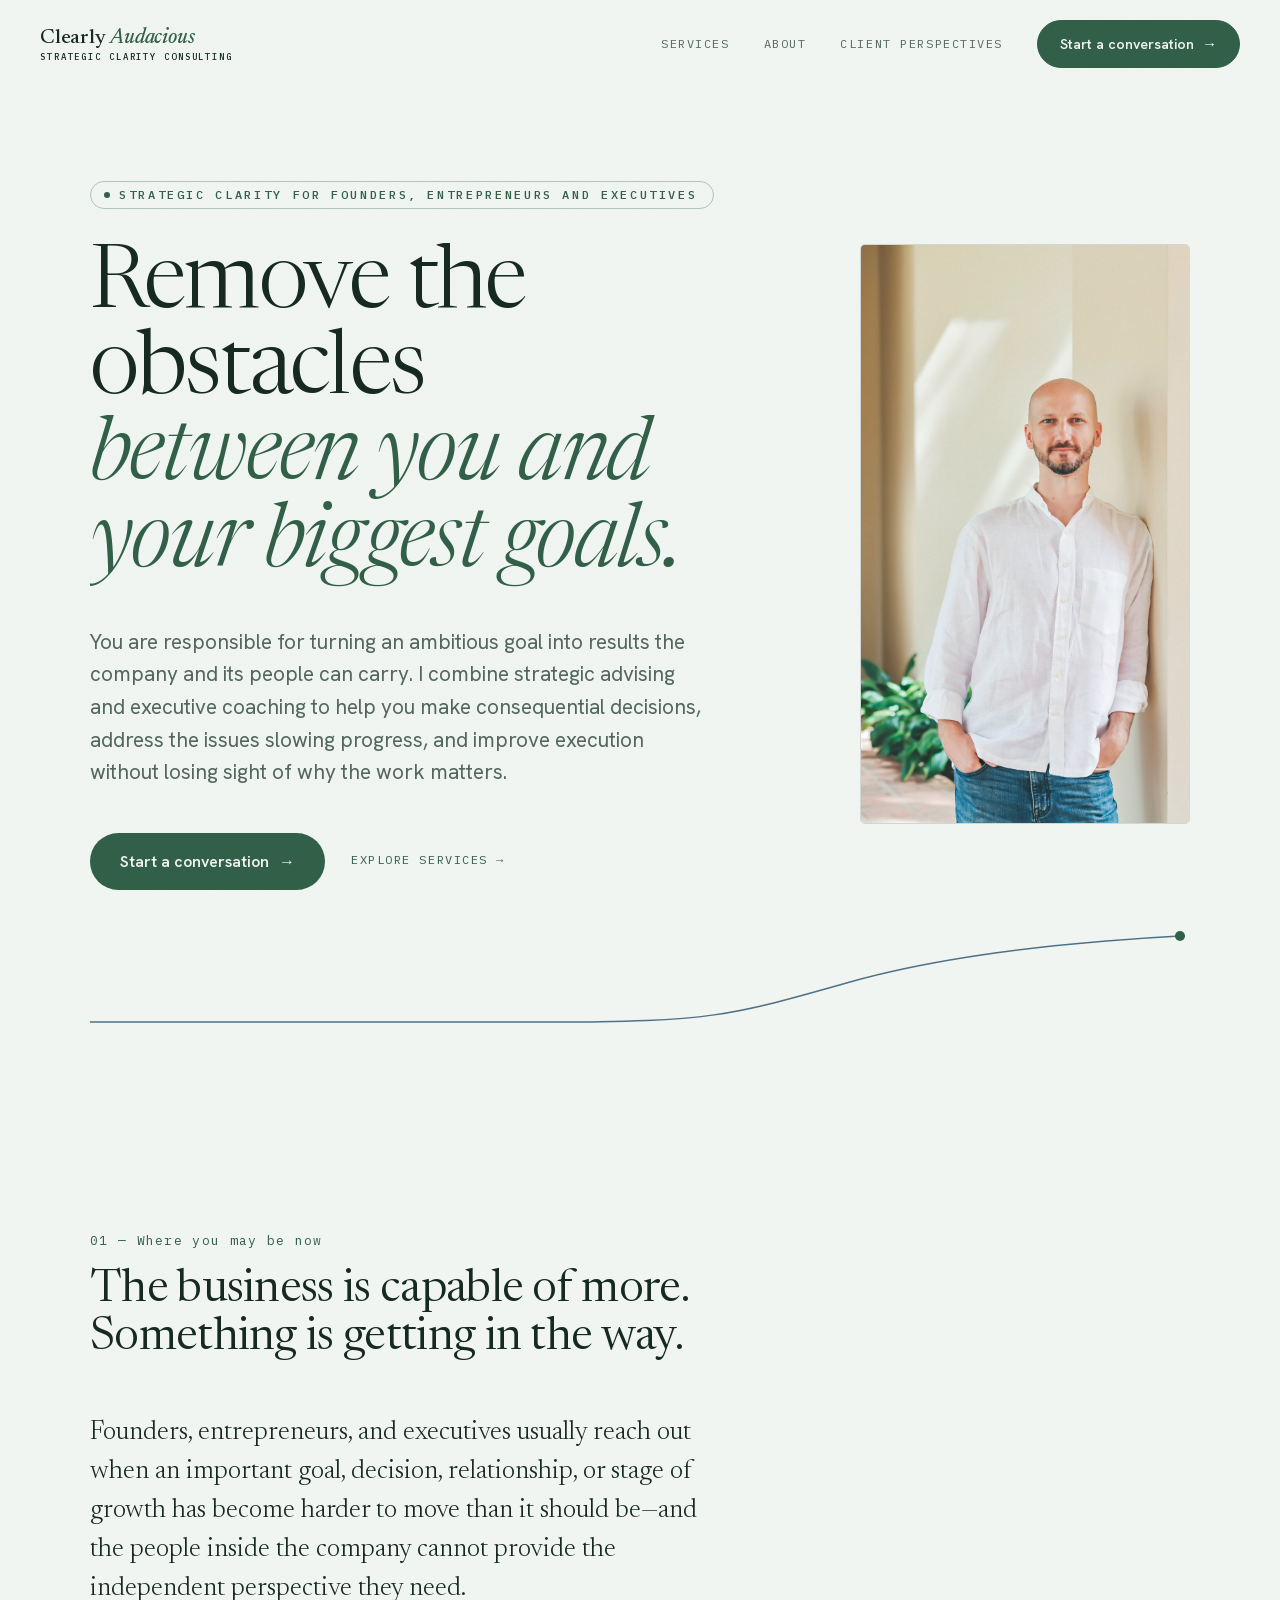
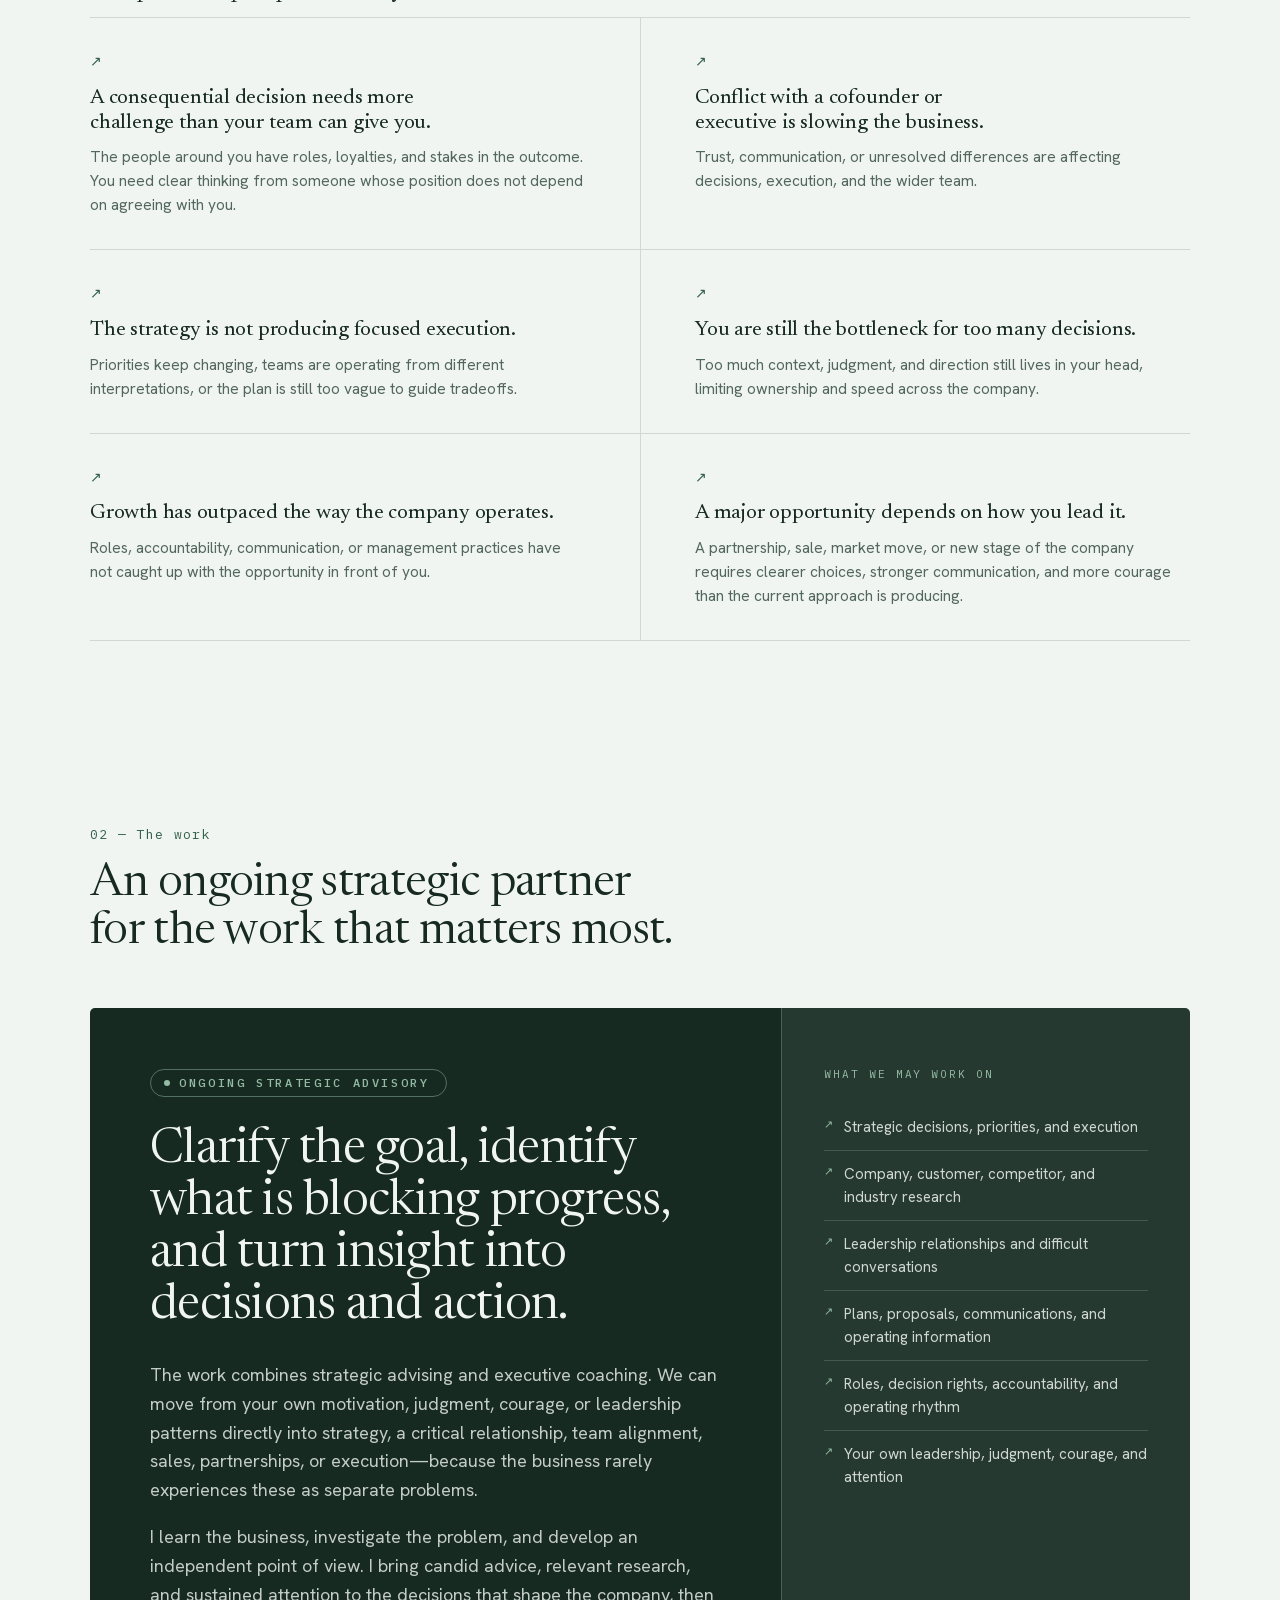
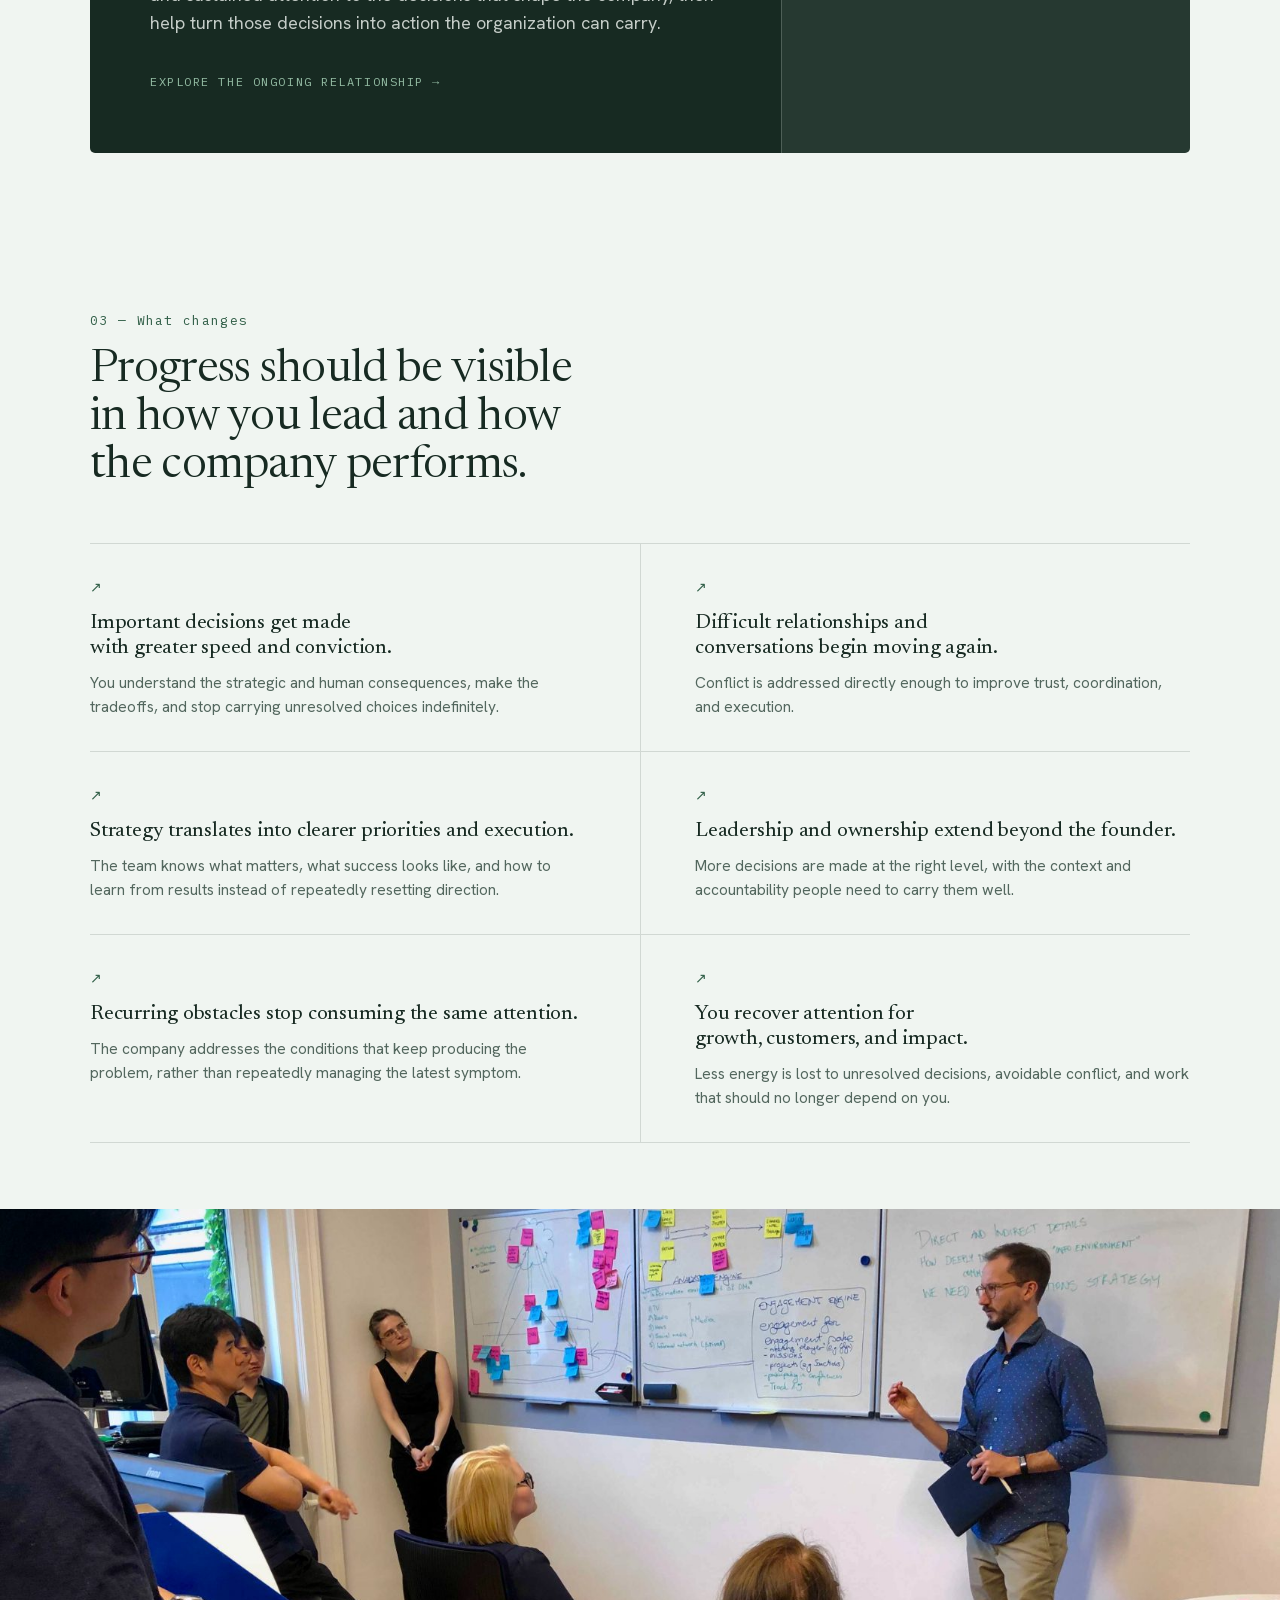
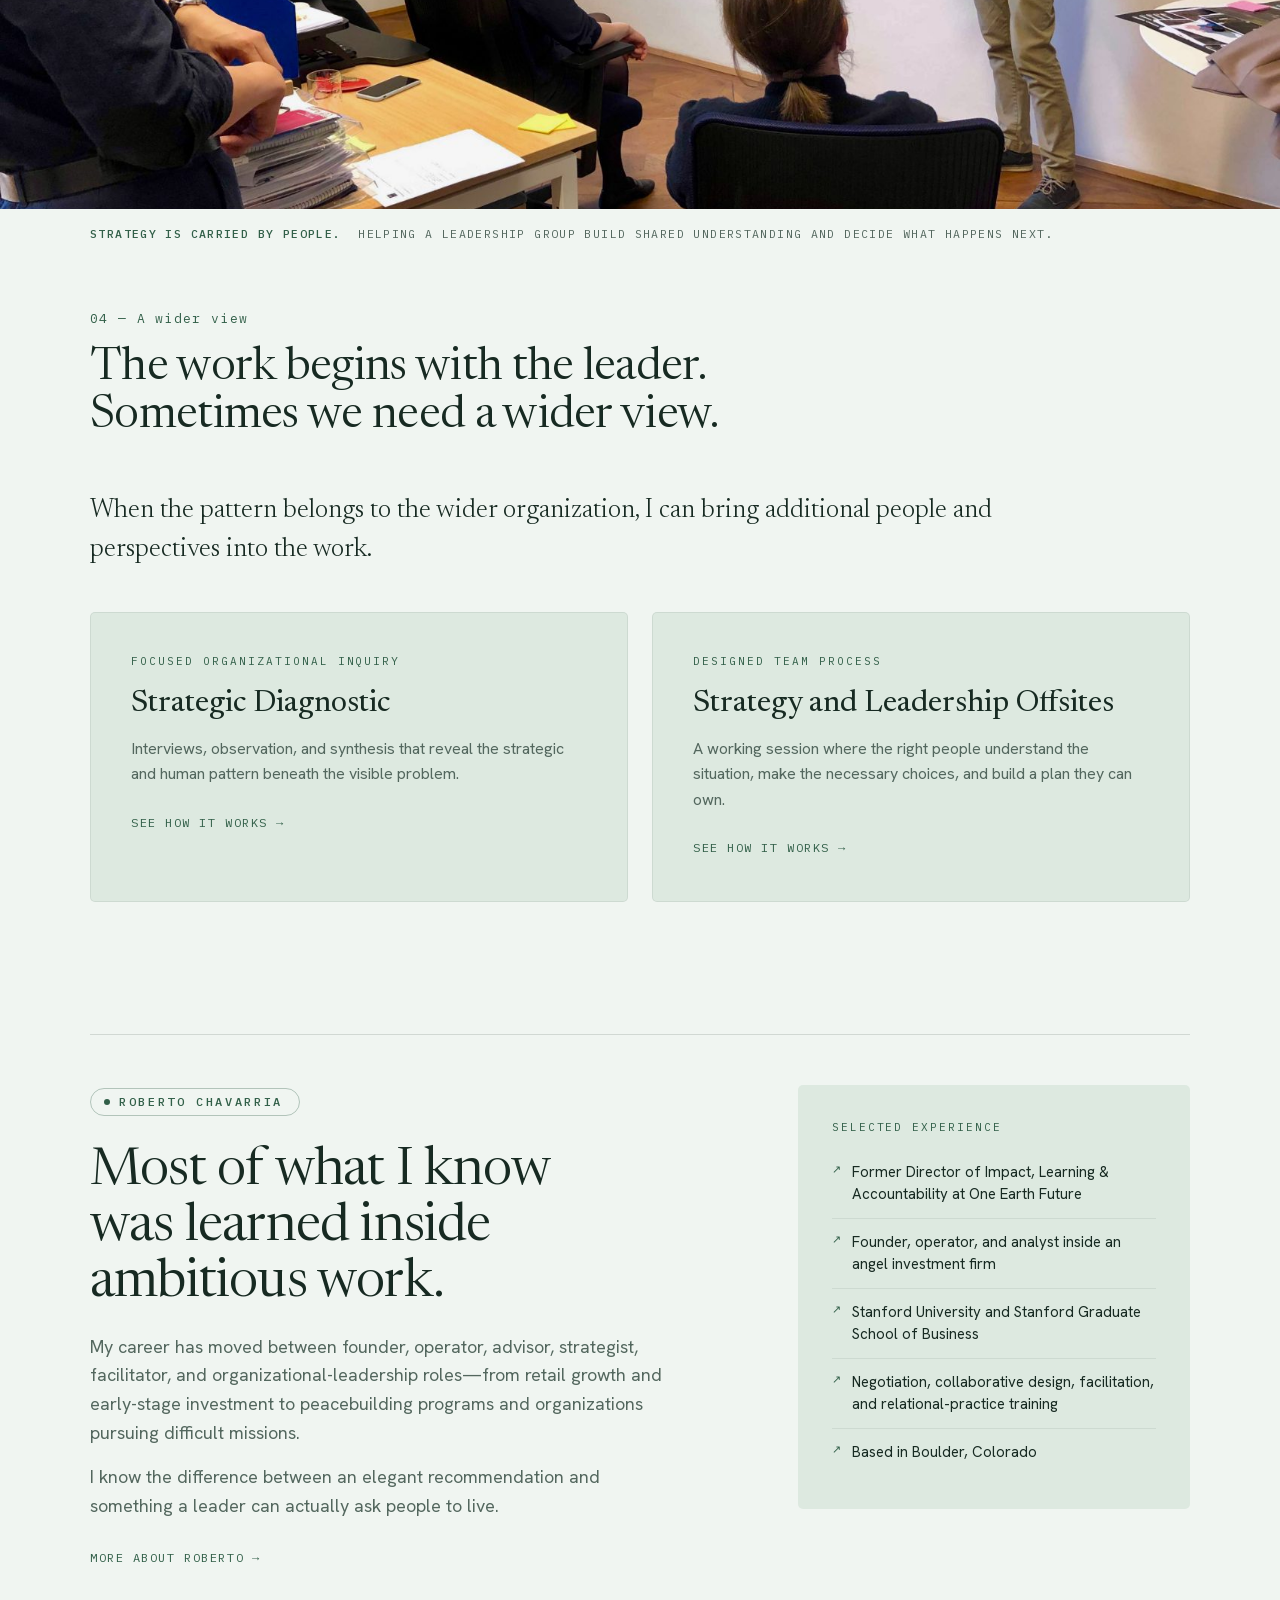
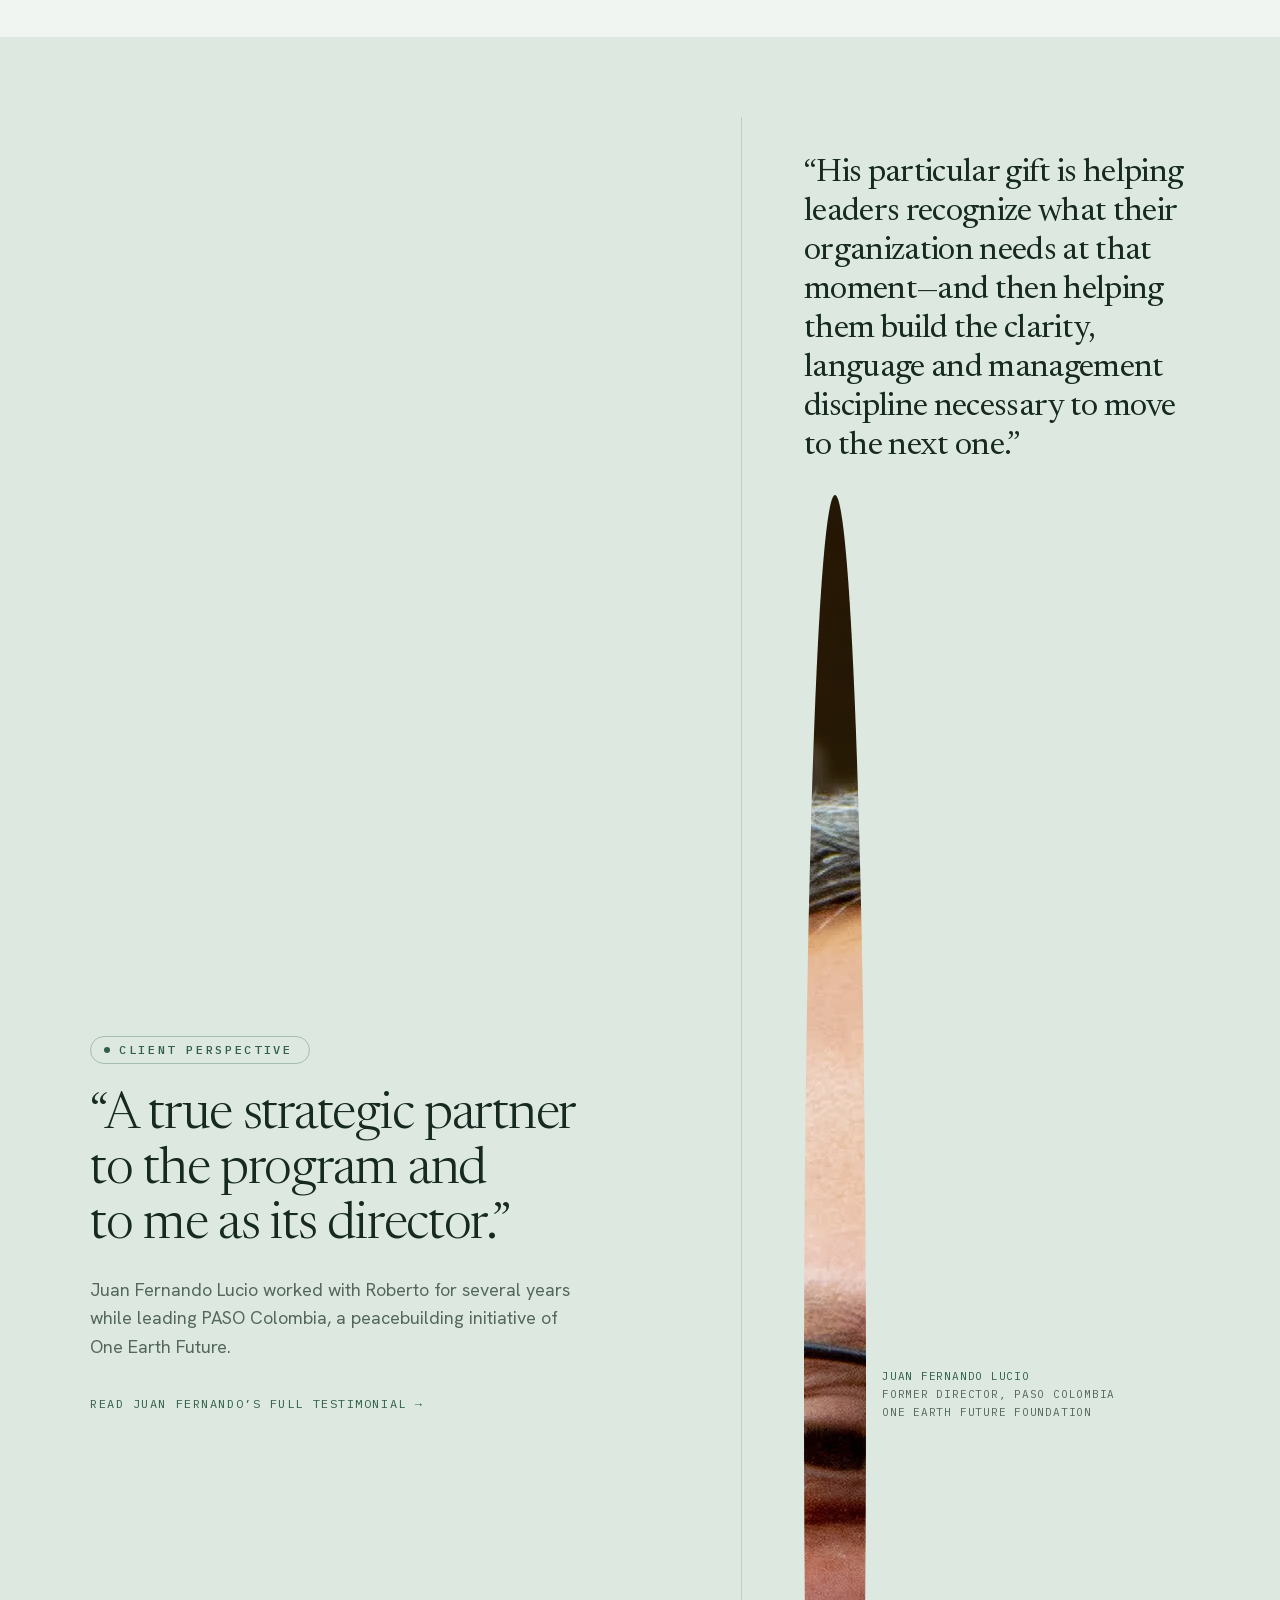
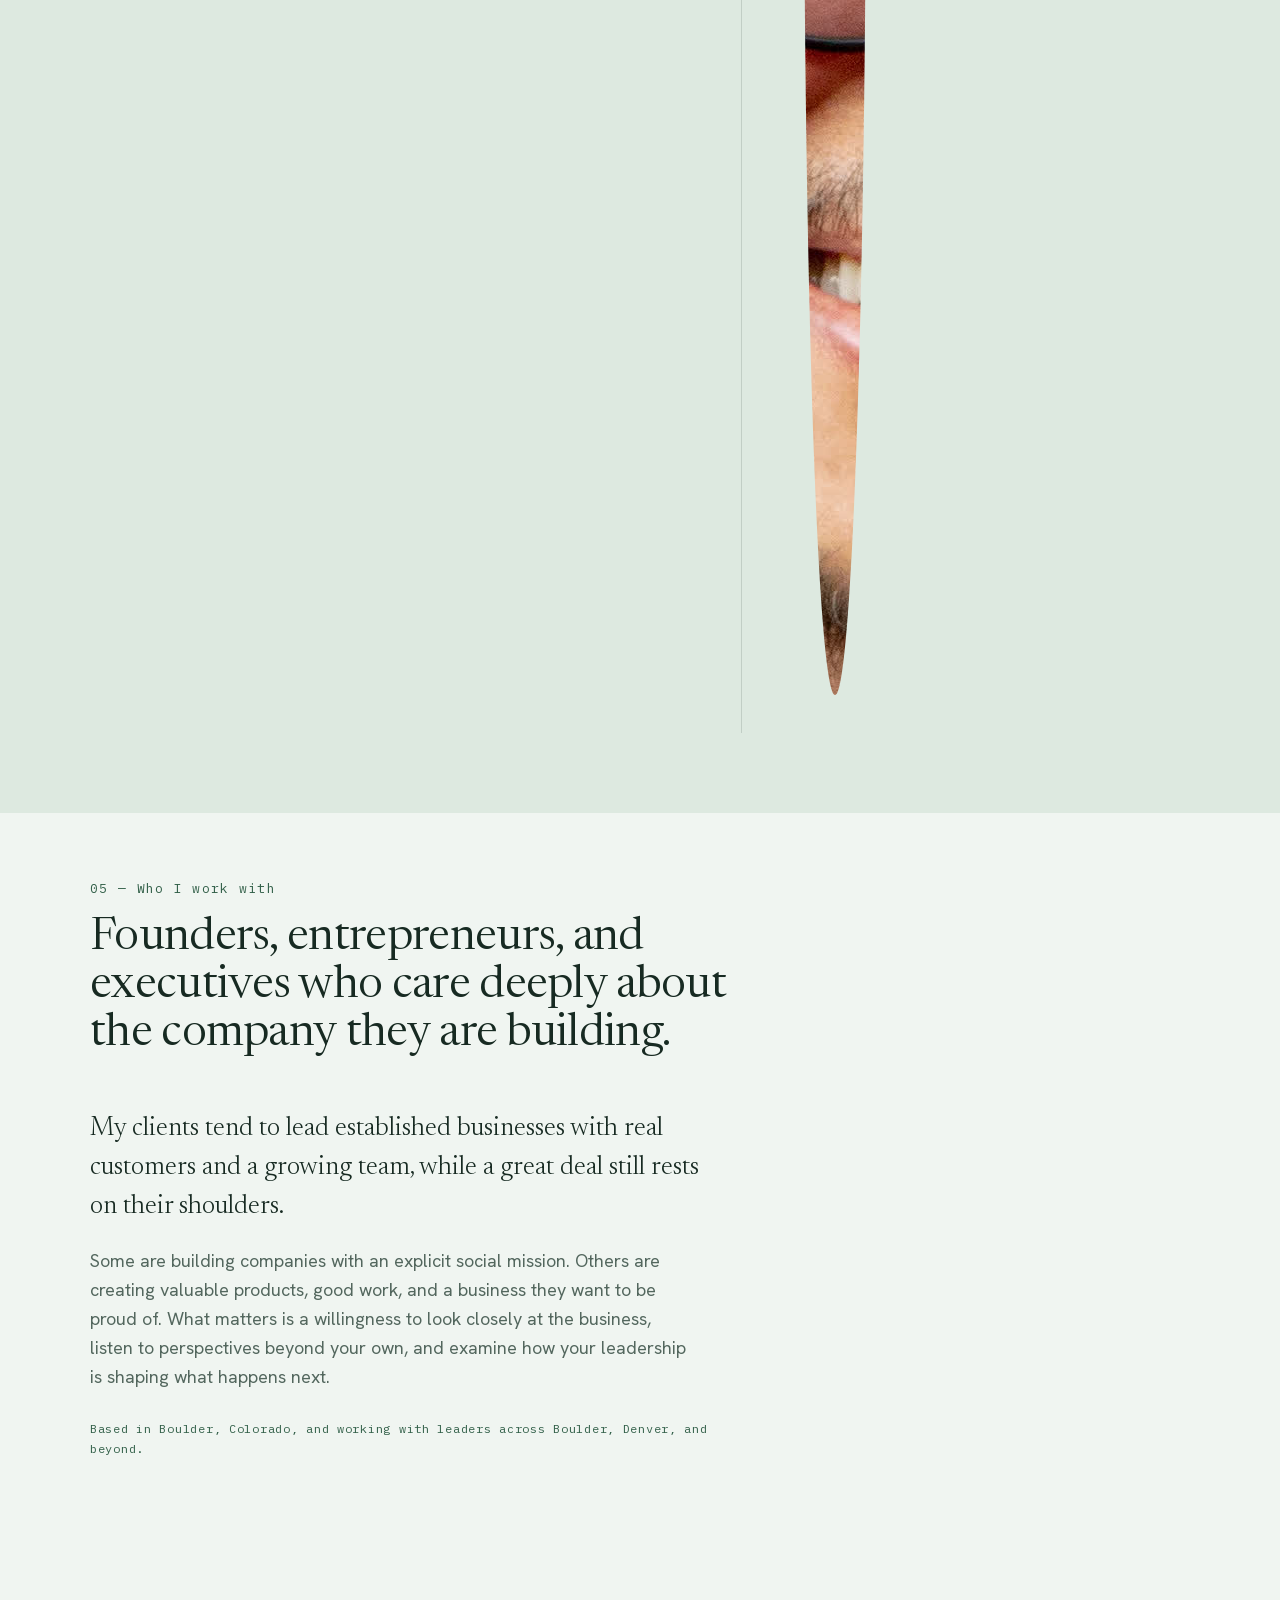
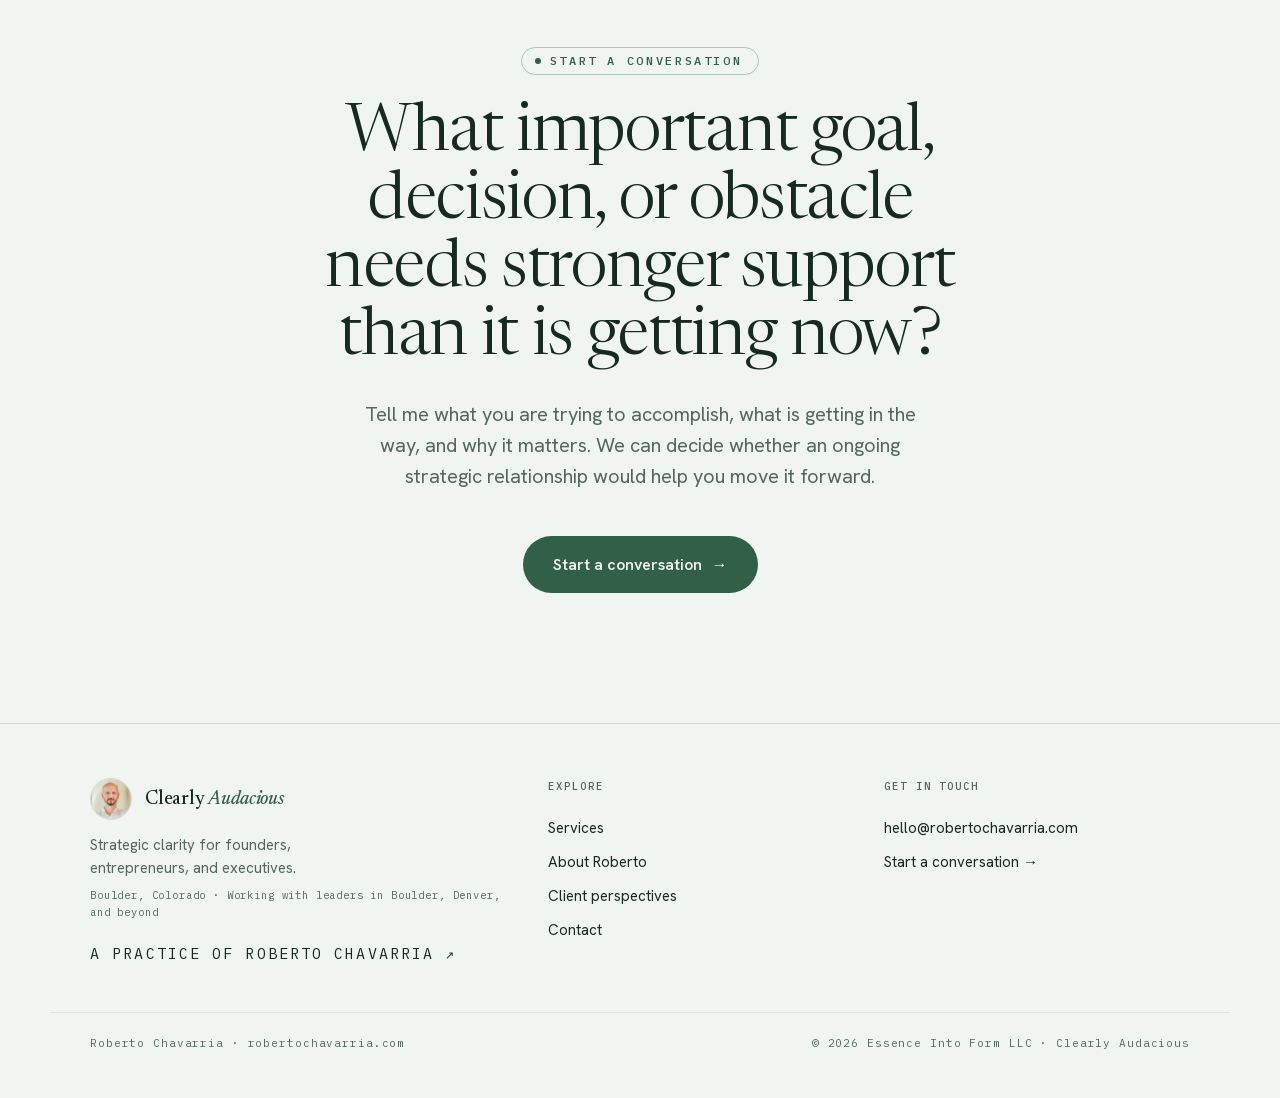
==== index.html @ 9890a153 "Add client perspective portraits" ====
<!DOCTYPE html>
<html lang="en">
  <head>
    <meta charset="UTF-8">
    <meta name="viewport" content="width=device-width, initial-scale=1.0">
    <meta name="theme-color" content="#f0f5f1">
    <title>Clearly Audacious — Strategic Clarity Consulting</title>
    <meta
      name="description"
      content="Strategic clarity consulting for ambitious founders, entrepreneurs, and executives ready to remove obstacles, strengthen their leadership, and move important goals forward."
   >
    <link
      rel="canonical"
      href="https://clearlyaudacious.com/"
   >
    <meta property="og:type" content="website">
    <meta
      property="og:title"
      content="Clearly Audacious — Strategic Clarity for Founders, Entrepreneurs, and Executives"
   >
    <meta
      property="og:description"
      content="Strategic advising and executive coaching for founders, entrepreneurs, and executives ready to remove obstacles, strengthen their leadership, and move ambitious work forward."
   >
    <meta
      property="og:url"
      content="https://clearlyaudacious.com/"
   >
    <meta
      property="og:image"
      content="https://clearlyaudacious.com/images/portrait-web.jpg"
   >
    <meta name="twitter:card" content="summary_large_image">
    <link rel="icon" href="/images/roberto-round.png" type="image/png">
    <link rel="preload" href="/fonts/newsreader-normal-latin.woff2" as="font" type="font/woff2" crossorigin>
    <link rel="preload" href="/fonts/newsreader-italic-latin.woff2" as="font" type="font/woff2" crossorigin>
    <link rel="preload" href="/fonts/hanken-grotesk-latin.woff2" as="font" type="font/woff2" crossorigin>
    <link rel="stylesheet" href="/styles.css?v=10">
    <noscript
      ><style>
        .reveal {
          opacity: 1 !important;
          transform: none !important;
        }
        h1 .ln i,
        .hero-kicker,
        .hero-sub,
        .hero-actions,
        .hero-portrait,
        .masthead .eyebrow,
        .masthead h1,
        .masthead .standfirst {
          opacity: 1 !important;
          transform: none !important;
        }
      </style></noscript
    >
  </head>
  <body data-screen-label="Home">
    <nav id="nav">
      <a class="brand" href="/"
        ><span class="brand-name">Clearly <em>Audacious</em></span
        ><span class="brand-sub">Strategic Clarity Consulting</span></a
      ><button
        type="button"
        class="nav-toggle"
        aria-label="Open menu"
        aria-expanded="false"
      >
        <span></span><span></span><span></span>
      </button>
      <div class="nav-links">
        <a href="/work/">Services</a>
        <a href="/about/">About</a>
        <a href="/testimonials/">Client perspectives</a>
        <a href="/contact/" class="nav-cta"
          >Start a conversation <span class="arr">→</span></a
        >
      </div>
    </nav>

    <main>
    <header class="hero" data-screen-label="Hero">
      <div class="wrap">
        <div class="hero-grid">
          <div class="hero-text">
            <div class="hero-kicker eyebrow">
              Strategic clarity for founders, entrepreneurs and executives
            </div>
            <h1>
              <span class="ln"><i>Remove the obstacles</i></span
              ><span class="ln"
                ><i><em>between you and your biggest goals.</em></i></span
              >
            </h1>
            <p class="hero-sub">
              You are responsible for turning an ambitious goal into results the
              company and its people can carry. I combine strategic advising and
              executive coaching to help you make consequential decisions,
              address the issues slowing progress, and improve execution without
              losing sight of why the work matters.
            </p>
            <div class="hero-actions">
              <a href="/contact/" class="btn"
                >Start a conversation <span class="arr">→</span></a
              >
              <a href="/work/" class="textlink"
                >Explore services <span class="arr">→</span></a
              >
            </div>
          </div>
          <figure class="hero-portrait">
            <img src="/images/portrait-web.jpg" alt="Roberto Chavarria">
          </figure>
        </div>
        <svg
          class="risingline"
          viewBox="0 0 1100 120"
          preserveAspectRatio="none"
          aria-hidden="true"
        >
          <path
            d="M0,98 L460,98 C620,98 640,92 760,58 C860,30 980,18 1090,12"
          />
          <circle cx="1090" cy="12" r="5" />
        </svg>
      </div>
    </header>

    <section id="signs" data-screen-label="Where you may be now">
      <div class="wrap">
        <div class="sec-head reveal">
          <span class="num">01 — Where you may be now</span>
          <h2>
            The business is capable of more. Something is getting in the way.
          </h2>
        </div>
        <div class="reveal section-intro">
          <p class="lead">
            Founders, entrepreneurs, and executives usually reach out when an important goal,
            decision, relationship, or stage of growth has become harder to move
            than it should be—and the people inside the company cannot provide
            the independent perspective they need.
          </p>
        </div>
        <div class="problems">
          <div class="problem reveal" data-stagger>
            <span class="mk">↗</span>
            <h3>
              A consequential decision needs more challenge than your team can
              give you.
            </h3>
            <p>
              The people around you have roles, loyalties, and stakes in the
              outcome. You need clear thinking from someone whose position does
              not depend on agreeing with you.
            </p>
          </div>
          <div class="problem reveal" data-stagger>
            <span class="mk">↗</span>
            <h3>
              Conflict with a cofounder or executive is slowing the business.
            </h3>
            <p>
              Trust, communication, or unresolved differences are affecting
              decisions, execution, and the wider team.
            </p>
          </div>
          <div class="problem reveal" data-stagger>
            <span class="mk">↗</span>
            <h3>The strategy is not producing focused execution.</h3>
            <p>
              Priorities keep changing, teams are operating from different
              interpretations, or the plan is still too vague to guide
              tradeoffs.
            </p>
          </div>
          <div class="problem reveal" data-stagger>
            <span class="mk">↗</span>
            <h3>You are still the bottleneck for too many decisions.</h3>
            <p>
              Too much context, judgment, and direction still lives in your
              head, limiting ownership and speed across the company.
            </p>
          </div>
          <div class="problem reveal" data-stagger>
            <span class="mk">↗</span>
            <h3>Growth has outpaced the way the company operates.</h3>
            <p>
              Roles, accountability, communication, or management practices have
              not caught up with the opportunity in front of you.
            </p>
          </div>
          <div class="problem reveal" data-stagger>
            <span class="mk">↗</span>
            <h3>A major opportunity depends on how you lead it.</h3>
            <p>
              A partnership, sale, market move, or new stage of the company
              requires clearer choices, stronger communication, and more courage
              than the current approach is producing.
            </p>
          </div>
        </div>
      </div>
    </section>

    <section id="work" data-screen-label="The work">
      <div class="wrap">
        <div class="sec-head reveal">
          <span class="num">02 — The work</span>
          <h2>An ongoing strategic partner for the work that matters most.</h2>
        </div>
        <div class="feature-panel reveal">
          <div class="feature-copy">
            <span class="eyebrow eyebrow--light"
              >Ongoing strategic advisory</span
            >
            <h3>
              Clarify the goal, identify what is blocking progress, and turn
              insight into decisions and action.
            </h3>
            <p>
              The work combines strategic advising and executive coaching. We
              can move from your own motivation, judgment, courage, or
              leadership patterns directly into strategy, a critical
              relationship, team alignment, sales, partnerships, or
              execution—because the business rarely experiences these as
              separate problems.
            </p>
            <p>
              I learn the business, investigate the problem, and develop an
              independent point of view. I bring candid advice, relevant research,
              and sustained attention to the decisions that shape the company,
              then help turn those decisions into action the organization can
              carry.
            </p>
            <a href="/work/" class="textlink textlink--light"
              >Explore the ongoing relationship <span class="arr">→</span></a
            >
          </div>
          <div class="feature-aside">
            <span class="lab">What we may work on</span>
            <ul class="plain-list">
              <li>Strategic decisions, priorities, and execution</li>
              <li>Company, customer, competitor, and industry research</li>
              <li>Leadership relationships and difficult conversations</li>
              <li>Plans, proposals, communications, and operating information</li>
              <li>Roles, decision rights, accountability, and operating rhythm</li>
              <li>Your own leadership, judgment, courage, and attention</li>
            </ul>
          </div>
        </div>
      </div>
    </section>

    <section id="outcomes" class="tight" data-screen-label="What changes">
      <div class="wrap">
        <div class="sec-head reveal">
          <span class="num">03 — What changes</span>
          <h2>
            Progress should be visible in how you lead and how the company
            performs.
          </h2>
        </div>
        <div class="outcomes">
          <div class="outcome reveal" data-stagger>
            <span class="mk">↗</span>
            <h3>
              Important decisions get made with greater speed and conviction.
            </h3>
            <p>
              You understand the strategic and human consequences, make the
              tradeoffs, and stop carrying unresolved choices indefinitely.
            </p>
          </div>
          <div class="outcome reveal" data-stagger>
            <span class="mk">↗</span>
            <h3>
              Difficult relationships and conversations begin moving again.
            </h3>
            <p>
              Conflict is addressed directly enough to improve trust,
              coordination, and execution.
            </p>
          </div>
          <div class="outcome reveal" data-stagger>
            <span class="mk">↗</span>
            <h3>Strategy translates into clearer priorities and execution.</h3>
            <p>
              The team knows what matters, what success looks like, and how to
              learn from results instead of repeatedly resetting direction.
            </p>
          </div>
          <div class="outcome reveal" data-stagger>
            <span class="mk">↗</span>
            <h3>Leadership and ownership extend beyond the founder.</h3>
            <p>
              More decisions are made at the right level, with the context and
              accountability people need to carry them well.
            </p>
          </div>
          <div class="outcome reveal" data-stagger>
            <span class="mk">↗</span>
            <h3>Recurring obstacles stop consuming the same attention.</h3>
            <p>
              The company addresses the conditions that keep producing the
              problem, rather than repeatedly managing the latest symptom.
            </p>
          </div>
          <div class="outcome reveal" data-stagger>
            <span class="mk">↗</span>
            <h3>You recover attention for growth, customers, and impact.</h3>
            <p>
              Less energy is lost to unresolved decisions, avoidable conflict,
              and work that should no longer depend on you.
            </p>
          </div>
        </div>
      </div>
    </section>

    <figure class="photoband reveal">
      <img
        src="/images/facilitating-1-web.jpg"
        alt="Roberto Chavarria facilitating a strategy session with a leadership team"
        class="photo-focus-facilitating"
     >
      <figcaption class="cap">
        <b>Strategy is carried by people.</b> &nbsp;Helping a leadership group
        build shared understanding and decide what happens next.
      </figcaption>
    </figure>

    <section
      id="wider-work"
      class="tight"
      data-screen-label="Bringing the company into the work"
    >
      <div class="wrap">
        <div class="sec-head reveal">
          <span class="num">04 — A wider view</span>
          <h2>
            The work begins with the leader. Sometimes we need a wider view.
          </h2>
        </div>
        <p class="lead reveal section-intro">
          When the pattern belongs to the wider organization, I can bring
          additional people and perspectives into the work.
        </p>
        <div class="capabilities">
          <a class="capability reveal" data-stagger href="/work/#diagnostic"
            ><span class="lab">Focused organizational inquiry</span>
            <h3>Strategic Diagnostic</h3>
            <p>
              Interviews, observation, and synthesis that reveal the strategic
              and human pattern beneath the visible problem.
            </p>
            <span class="textlink"
              >See how it works <span class="arr">→</span></span
            ></a
          >
          <a class="capability reveal" data-stagger href="/work/#offsites"
            ><span class="lab">Designed team process</span>
            <h3>Strategy and Leadership Offsites</h3>
            <p>
              A working session where the right people understand the situation,
              make the necessary choices, and build a plan they can own.
            </p>
            <span class="textlink"
              >See how it works <span class="arr">→</span></span
            ></a
          >
        </div>
      </div>
    </section>

    <section id="roberto" class="tight" data-screen-label="About Roberto">
      <div class="wrap">
        <div class="roberto-teaser reveal">
          <div>
            <span class="eyebrow">Roberto Chavarria</span>
            <h2>Most of what I know was learned inside ambitious work.</h2>
            <p>
              My career has moved between founder, operator, advisor,
              strategist, facilitator, and organizational-leadership roles—from
              retail growth and early-stage investment to peacebuilding programs
              and organizations pursuing difficult missions.
            </p>
            <p>
              I know the difference between an elegant recommendation and
              something a leader can actually ask people to live.
            </p>
            <a href="/about/" class="textlink"
              >More about Roberto <span class="arr">→</span></a
            >
          </div>
          <aside class="proof-list">
            <span class="lab">Selected experience</span>
            <ul class="plain-list">
              <li>
                Former Director of Impact, Learning &amp; Accountability at One
                Earth Future
              </li>
              <li>
                Founder, operator, and analyst inside an angel investment firm
              </li>
              <li>Stanford University and Stanford Graduate School of Business</li>
              <li>
                Negotiation, collaborative design, facilitation, and
                relational-practice training
              </li>
              <li>Based in Boulder, Colorado</li>
            </ul>
          </aside>
        </div>
      </div>
    </section>

    <section id="client-perspective" class="client-perspective" data-screen-label="Client perspective">
      <div class="wrap">
        <div class="client-perspective__grid reveal">
          <div>
            <span class="eyebrow">Client perspective</span>
            <h2>“A true strategic partner to the program and to me as its director.”</h2>
            <p>
              Juan Fernando Lucio worked with Roberto for several years while
              leading PASO Colombia, a peacebuilding initiative of One Earth Future.
            </p>
            <a href="/testimonials/" class="textlink">Read Juan Fernando’s full testimonial <span class="arr">→</span></a>
          </div>
          <aside>
            <p class="client-perspective__quote">“His particular gift is helping leaders recognize what their organization needs at that moment—and then helping them build the clarity, language and management discipline necessary to move to the next one.”</p>
            <div class="client-perspective__person">
              <img src="/images/juan-fernando-lucio-headshot.jpg" alt="Juan Fernando Lucio" width="1800" height="1800">
              <p class="client-perspective__cite">Juan Fernando Lucio<br><span>Former Director, PASO Colombia<br>One Earth Future Foundation</span></p>
            </div>
          </aside>
        </div>
      </div>
    </section>

    <section id="fit" class="tight" data-screen-label="Who I work with">
      <div class="wrap">
        <div class="sec-head reveal">
          <span class="num">05 — Who I work with</span>
          <h2>
            Founders, entrepreneurs, and executives who care deeply about the company they are
            building.
          </h2>
        </div>
        <div class="reveal section-intro">
          <p class="lead">
            My clients tend to lead established businesses with real customers
            and a growing team, while a great deal still rests on their
            shoulders.
          </p>
          <p class="body">
            Some are building companies with an explicit social mission. Others
            are creating valuable products, good work, and a business they want
            to be proud of. What matters is a willingness to look closely at the
            business, listen to perspectives beyond your own, and examine how
            your leadership is shaping what happens next.
          </p>
          <p class="local-note">
            Based in Boulder, Colorado, and working with leaders across Boulder,
            Denver, and beyond.
          </p>
        </div>
      </div>
    </section>

    <section class="page-cta" data-screen-label="Start a conversation">
      <div class="wrap reveal">
        <span class="eyebrow">Start a conversation</span>
        <h2>
          What important goal, decision, or obstacle needs stronger support than
          it is getting now?
        </h2>
        <p>
          Tell me what you are trying to accomplish, what is getting in the way,
          and why it matters. We can decide whether an ongoing strategic
          relationship would help you move it forward.
        </p>
        <div class="hero-actions">
          <a href="/contact/" class="btn"
            >Start a conversation <span class="arr">→</span></a
          >
        </div>
      </div>
    </section>

    </main>
    <footer>
      <div class="wrap">
        <div class="foot">
          <div class="foot-col foot-brandcol">
            <div class="foot-id">
              <img src="/images/roberto-round.png" alt="Roberto Chavarria">
              <div class="brand">
                <span class="brand-name">Clearly <em>Audacious</em></span>
              </div>
            </div>
            <p class="foot-tagline">
              Strategic clarity for founders, entrepreneurs, and executives.
            </p>
            <p class="foot-location">
              Boulder, Colorado · Working with leaders in Boulder, Denver, and
              beyond
            </p>
            <a
              class="foot-practice"
              href="https://robertochavarria.com"
              target="_blank"
              rel="noopener"
              >A practice of Roberto Chavarria <span class="arr">↗</span></a
            >
          </div>
          <div class="foot-col">
            <h2>Explore</h2>
            <a href="/work/">Services</a><a href="/about/">About Roberto</a><a href="/testimonials/">Client perspectives</a
            ><a href="/contact/">Contact</a>
          </div>
          <div class="foot-col">
            <h2>Get in touch</h2>
            <a href="mailto:hello@robertochavarria.com"
              >hello@robertochavarria.com</a
            ><a href="/contact/">Start a conversation →</a>
          </div>
        </div>
      </div>
      <div class="foot-base">
        <div>Roberto Chavarria · robertochavarria.com</div>
        <div>© 2026 Essence Into Form LLC · Clearly Audacious</div>
      </div>
    </footer>
    <script src="/site.js?v=2"></script>
  </body>
</html>
---- styles.css ----
/* ============================================================
   Clearly Audacious — shared styles
   Warm-editorial, restraint punctuated by nerve.
   Accent: deep blue (the audacity). Paper: warm sand.
   ============================================================ */

@font-face {
  font-family: "Hanken Grotesk";
  font-style: normal;
  font-weight: 400 700;
  font-display: swap;
  src: url("/fonts/hanken-grotesk-latin.woff2") format("woff2");
}

@font-face {
  font-family: "Newsreader";
  font-style: normal;
  font-weight: 300 600;
  font-display: swap;
  src: url("/fonts/newsreader-normal-latin.woff2") format("woff2");
}

@font-face {
  font-family: "Newsreader";
  font-style: italic;
  font-weight: 300 500;
  font-display: swap;
  src: url("/fonts/newsreader-italic-latin.woff2") format("woff2");
}

@font-face {
  font-family: "IBM Plex Mono";
  font-style: normal;
  font-weight: 400;
  font-display: swap;
  src: url("/fonts/ibm-plex-mono-400-latin.woff2") format("woff2");
}

@font-face {
  font-family: "IBM Plex Mono";
  font-style: normal;
  font-weight: 500;
  font-display: swap;
  src: url("/fonts/ibm-plex-mono-500-latin.woff2") format("woff2");
}

:root {
  --bg: #f0f5f1;
  --bg-2: #dde9e0;
  --ink: #172a22;
  --ink-soft: #53675e;
  --accent: #315f48;
  --accent-deep: #234a38;
  --accent-mid: #56816a;
  --accent-light: #94bca4;
  --signal: #4e7185;
  --on-dark: #f0f5f1;
  --line: rgba(23, 42, 34, 0.14);
  --line-soft: rgba(23, 42, 34, 0.08);
  --serif: "Newsreader", Georgia, serif;
  --sans: "Hanken Grotesk", -apple-system, sans-serif;
  --mono: "IBM Plex Mono", monospace;
}
* {
  margin: 0;
  padding: 0;
  box-sizing: border-box;
}
html {
  scroll-behavior: smooth;
}
body {
  background: var(--bg);
  color: var(--ink);
  font-family: var(--sans);
  font-size: 18px;
  line-height: 1.6;
  -webkit-font-smoothing: antialiased;
  overflow-x: hidden;
}
body::after {
  content: "";
  position: fixed;
  inset: 0;
  z-index: 9999;
  pointer-events: none;
  opacity: 0.018;
  mix-blend-mode: multiply;
  background-image: url("data:image/svg+xml,%3Csvg xmlns='http://www.w3.org/2000/svg' width='200' height='200'%3E%3Cfilter id='n'%3E%3CfeTurbulence type='fractalNoise' baseFrequency='0.8' numOctaves='3'/%3E%3C/filter%3E%3Crect width='100%25' height='100%25' filter='url(%23n)'/%3E%3C/svg%3E");
}
.wrap {
  max-width: 1180px;
  margin: 0 auto;
  padding: 0 40px;
}
/* Family standard: eyebrow/kicker labels are pill chips with a leading navy dot */
.eyebrow {
  display: inline-flex;
  align-items: center;
  gap: 9px;
  font-family: var(--mono);
  font-size: 12px;
  letter-spacing: 0.22em;
  text-transform: uppercase;
  color: var(--accent);
  font-weight: 500;
  line-height: 1;
  padding: 7px 16px 7px 13px;
  border-radius: 999px;
  border: 1px solid color-mix(in srgb, var(--accent) 32%, transparent);
  white-space: nowrap;
}
.eyebrow::before {
  content: "";
  flex: 0 0 auto;
  width: 6px;
  height: 6px;
  border-radius: 50%;
  background: var(--accent);
}
.num {
  font-family: var(--mono);
  font-size: 13px;
  color: var(--accent);
  letter-spacing: 0.1em;
}
a {
  color: inherit;
}

/* ---------------- NAV ---------------- */
nav {
  position: fixed;
  top: 0;
  left: 0;
  right: 0;
  z-index: 100;
  display: flex;
  align-items: center;
  justify-content: space-between;
  padding: 20px 40px;
  background: rgba(240, 245, 241, 0.84);
  backdrop-filter: blur(10px);
  border-bottom: 1px solid transparent;
  transition:
    border-color 0.4s ease,
    background 0.4s ease;
}
nav.scrolled {
  border-bottom: 1px solid var(--line-soft);
}
.brand {
  display: inline-flex;
  flex-direction: column;
  justify-content: center;
  gap: 3px;
  text-decoration: none;
  white-space: nowrap;
  line-height: 1;
}
.brand-name {
  font-family: var(--serif);
  font-weight: 500;
  font-size: 21px;
  letter-spacing: -0.01em;
  line-height: 1;
}
.brand-name em {
  font-style: italic;
  color: var(--accent);
}
.brand-sub {
  font-family: var(--mono);
  font-size: 9px;
  letter-spacing: 0.21em;
  text-transform: uppercase;
  color: var(--ink);
  font-weight: 500;
}
.nav-links {
  display: flex;
  align-items: center;
  gap: 34px;
}
.nav-links a {
  font-family: var(--mono);
  font-size: 12px;
  letter-spacing: 0.13em;
  text-transform: uppercase;
  text-decoration: none;
  color: var(--ink-soft);
  transition: color 0.2s ease;
  position: relative;
  padding: 4px 0;
  white-space: nowrap;
}
.nav-links a:hover {
  color: var(--ink);
}
.nav-links a.active {
  color: var(--ink);
}
.nav-links a.active::after {
  content: "";
  position: absolute;
  left: 0;
  right: 0;
  bottom: -3px;
  height: 1.5px;
  background: var(--accent);
}
.nav-links a.nav-cta {
  font-family: var(--sans);
  font-weight: 600;
  font-size: 14px;
  letter-spacing: 0;
  text-transform: none;
  text-decoration: none;
  color: var(--bg) !important;
  background: var(--accent);
  border: 1px solid var(--accent);
  padding: 11px 22px;
  border-radius: 999px;
  transition: all 0.25s ease;
  white-space: nowrap;
  display: inline-flex;
  align-items: center;
  gap: 8px;
}
.nav-links a.nav-cta::after {
  display: none !important;
}
.nav-links a.nav-cta .arr {
  transition: transform 0.25s ease;
  font-size: 15px;
}
.nav-links a.nav-cta:hover {
  background: var(--accent-deep);
  border-color: var(--accent-deep);
  color: var(--bg) !important;
}
.nav-links a.nav-cta:hover .arr {
  transform: translateX(4px);
}
.nav-toggle {
  display: none;
  background: none;
  border: none;
  cursor: pointer;
  width: 30px;
  height: 24px;
  position: relative;
}
.nav-toggle span {
  position: absolute;
  left: 0;
  right: 0;
  height: 1.5px;
  background: var(--ink);
  transition:
    transform 0.3s ease,
    opacity 0.2s ease;
}
.nav-toggle span:nth-child(1) {
  top: 3px;
}
.nav-toggle span:nth-child(2) {
  top: 11px;
}
.nav-toggle span:nth-child(3) {
  top: 19px;
}
body.menu-open .nav-toggle span:nth-child(1) {
  transform: translateY(8px) rotate(45deg);
}
body.menu-open .nav-toggle span:nth-child(2) {
  opacity: 0;
}
body.menu-open .nav-toggle span:nth-child(3) {
  transform: translateY(-8px) rotate(-45deg);
}

/* ---------------- BUTTONS ---------------- */
.btn {
  font-family: var(--sans);
  font-weight: 600;
  font-size: 16px;
  text-decoration: none;
  color: var(--bg);
  background: var(--accent);
  padding: 16px 30px;
  border-radius: 999px;
  transition: all 0.25s ease;
  display: inline-flex;
  align-items: center;
  gap: 10px;
}
.btn .arr {
  transition: transform 0.25s ease;
}
.btn:hover {
  background: var(--accent-deep);
}
.btn:hover .arr {
  transform: translateX(5px);
}
.btn.ghost {
  background: transparent;
  color: var(--ink);
  border: 1px solid var(--ink);
}
.btn.ghost:hover {
  background: var(--ink);
  color: var(--bg);
}
.textlink {
  font-family: var(--mono);
  font-size: 12px;
  letter-spacing: 0.13em;
  text-transform: uppercase;
  text-decoration: none;
  color: var(--accent);
  display: inline-flex;
  align-items: center;
  gap: 8px;
  border-bottom: 1px solid transparent;
  transition: border-color 0.2s ease;
  padding-bottom: 2px;
}
.textlink:hover {
  border-bottom-color: var(--accent);
}
.textlink .arr {
  transition: transform 0.25s ease;
}
.textlink:hover .arr {
  transform: translateX(4px);
}

/* ---------------- HERO (home) ---------------- */
header.hero {
  padding: 178px 0 86px;
  position: relative;
}
.hero-kicker {
  margin-bottom: 34px;
  opacity: 0;
  animation: rise 0.9s 0.1s ease forwards;
}
.hero-grid {
  display: grid;
  grid-template-columns: minmax(0, 1.55fr) minmax(300px, 0.72fr);
  gap: 60px;
  align-items: center;
}
h1 {
  font-family: var(--serif);
  font-weight: 330;
  font-size: clamp(46px, 7vw, 88px);
  line-height: 0.98;
  letter-spacing: -0.02em;
  max-width: 16ch;
  text-wrap: balance;
}
h1 .ln {
  display: block;
  overflow: hidden;
  text-wrap: balance;
}
h1 .ln i {
  display: block;
  font-style: normal;
  opacity: 0;
  transform: translateY(105%);
  animation: slideUp 1s cubic-bezier(0.16, 1, 0.3, 1) forwards;
}
h1 .ln:nth-child(1) i {
  animation-delay: 0.2s;
}
h1 .ln:nth-child(2) i {
  animation-delay: 0.34s;
}
h1 em {
  font-style: italic;
  color: var(--accent);
}
.hero-sub {
  max-width: 52ch;
  margin-top: 38px;
  font-size: 21px;
  color: var(--ink-soft);
  line-height: 1.55;
  opacity: 0;
  animation: rise 0.9s 0.7s ease forwards;
}
.hero-actions {
  margin-top: 44px;
  display: flex;
  gap: 26px;
  align-items: center;
  flex-wrap: wrap;
  opacity: 0;
  animation: rise 0.9s 0.9s ease forwards;
}
.scrolldot {
  font-family: var(--mono);
  font-size: 12px;
  color: var(--ink-soft);
  letter-spacing: 0.1em;
}
.hero-portrait {
  margin: 0;
  position: relative;
  opacity: 0;
  animation: rise 1s 0.55s ease forwards;
}
.hero-portrait img {
  width: 100%;
  height: clamp(420px, 48vw, 580px);
  object-fit: cover;
  object-position: 50% 24%;
  border-radius: 5px;
  border: 1px solid var(--line);
  display: block;
}
.risingline {
  width: 100%;
  height: 120px;
  margin-top: 34px;
  opacity: 0;
  animation: fade 1.4s 1s ease forwards;
}
.risingline path {
  stroke: var(--signal);
  stroke-width: 1.5;
  fill: none;
  stroke-dasharray: 1400;
  stroke-dashoffset: 1400;
  animation: draw 2.4s 1.1s cubic-bezier(0.16, 1, 0.3, 1) forwards;
}
.risingline circle {
  fill: var(--accent);
  opacity: 0;
  animation: fade 0.6s 3s ease forwards;
}

/* ---------------- INNER PAGE MASTHEAD ---------------- */
.masthead {
  padding: 172px 0 16px;
  position: relative;
}
.masthead .eyebrow {
  display: inline-flex;
  margin-bottom: 26px;
  opacity: 0;
  animation: rise 0.8s 0.05s ease forwards;
}
.masthead h1 {
  font-size: clamp(40px, 6.4vw, 82px);
  line-height: 1;
  font-weight: 330;
  letter-spacing: -0.02em;
  max-width: 18ch;
  text-wrap: balance;
  opacity: 0;
  animation: rise 0.9s 0.18s ease forwards;
}
.masthead h1 em {
  font-style: italic;
  color: var(--accent);
}
.masthead .standfirst {
  margin-top: 32px;
  max-width: 60ch;
  font-size: clamp(20px, 2.3vw, 25px);
  font-family: var(--serif);
  font-weight: 330;
  line-height: 1.5;
  color: var(--ink);
  opacity: 0;
  animation: rise 0.9s 0.34s ease forwards;
}
.masthead .risingline {
  margin-top: 18px;
}

/* ---------------- SECTIONS ---------------- */
section {
  padding: 92px 0;
  position: relative;
}
section.tight {
  padding: 66px 0;
}
.sec-head {
  display: grid;
  grid-template-columns: 1fr;
  gap: 14px;
  margin-bottom: 52px;
  max-width: 64ch;
}
.sec-head h2 {
  font-family: var(--serif);
  font-weight: 360;
  font-size: clamp(30px, 4.2vw, 46px);
  line-height: 1.05;
  letter-spacing: -0.015em;
  text-wrap: balance;
}

h2,
h3 {
  text-wrap: balance;
}

.num,
.lab {
  white-space: nowrap;
}
.sec-head h2 em {
  font-style: italic;
  color: var(--accent);
}
.lead {
  font-size: clamp(20px, 2.4vw, 26px);
  line-height: 1.5;
  font-family: var(--serif);
  font-weight: 330;
}
p.body {
  color: var(--ink-soft);
  max-width: 60ch;
  margin-top: 20px;
}
p.body + p.body {
  margin-top: 18px;
}
em.key {
  font-style: italic;
  color: var(--ink);
  font-family: var(--serif);
}

/* reveal */
.reveal {
  opacity: 0;
  transform: translateY(26px);
  transition:
    opacity 0.9s ease,
    transform 0.9s cubic-bezier(0.16, 1, 0.3, 1);
}
.reveal.in {
  opacity: 1;
  transform: none;
}
.reveal[data-stagger] {
  transition-delay: var(--d, 0s);
}

/* for / not for */
.duo {
  display: grid;
  grid-template-columns: 1fr 1fr;
  gap: 0;
  border-top: 1px solid var(--line);
}
.duo > div {
  padding: 46px 46px;
}
.duo > div:first-child {
  border-right: 1px solid var(--line);
}
.duo h3 {
  font-family: var(--serif);
  font-weight: 400;
  font-size: 26px;
  margin-bottom: 10px;
}
.duo .tag {
  font-family: var(--mono);
  font-size: 11px;
  letter-spacing: 0.18em;
  text-transform: uppercase;
  color: var(--accent);
  display: block;
  margin-bottom: 20px;
}
.duo .not .tag {
  color: var(--ink-soft);
}

/* pull quote */
.quote {
  background: var(--ink);
  color: var(--bg);
  padding: 118px 0;
  text-align: center;
  position: relative;
  overflow: hidden;
}
.quote blockquote {
  font-family: var(--serif);
  font-weight: 300;
  font-size: clamp(27px, 3vw, 42px);
  line-height: 1.18;
  letter-spacing: -0.02em;
  max-width: none;
  margin: 0 auto;
}
.quote__line {
  display: block;
  white-space: nowrap;
}
.quote strong {
  font-weight: 600;
  color: var(--accent-light);
}
.quote blockquote em {
  font-style: italic;
  color: var(--accent-light);
}
.quote cite {
  display: block;
  margin-top: 32px;
  font-family: var(--mono);
  font-size: 12px;
  letter-spacing: 0.2em;
  text-transform: uppercase;
  color: rgba(240, 245, 241, 0.6);
  font-style: normal;
}
@media (max-width: 860px) {
  .quote {
    padding: 86px 0;
  }
  .quote blockquote {
    font-size: clamp(28px, 7vw, 40px);
  }
  .quote__line {
    white-space: normal;
  }
}

/* what I bring */
.bring {
  display: grid;
  grid-template-columns: 1.15fr 1fr;
  gap: 70px;
  align-items: start;
}
.bring-intro {
  display: flex;
  gap: 30px;
  align-items: flex-start;
  margin-bottom: 8px;
}
.portrait {
  flex: 0 0 230px;
  width: 230px;
  height: 290px;
  border-radius: 4px;
  overflow: hidden;
  border: 1px solid var(--line);
  background: var(--bg-2);
}
.portrait img {
  width: 100%;
  height: 100%;
  object-fit: cover;
  object-position: 50% 18%;
  display: block;
}
.bring-intro .lead {
  flex: 1;
  min-width: 0;
}
.ballast {
  background: var(--bg-2);
  border: 1px solid var(--line-soft);
  border-radius: 4px;
  padding: 40px;
  font-size: 15.5px;
  color: var(--ink-soft);
  line-height: 1.7;
}
.ballast .tag {
  font-family: var(--mono);
  font-size: 11px;
  letter-spacing: 0.18em;
  text-transform: uppercase;
  color: var(--accent);
  display: block;
  margin-bottom: 22px;
}
.ballast ul {
  list-style: none;
}
.ballast li {
  padding: 13px 0;
  border-bottom: 1px solid var(--line-soft);
}
.ballast li:last-child {
  border-bottom: none;
  padding-bottom: 0;
}
.ballast li b {
  color: var(--ink);
  font-weight: 600;
  display: block;
  font-family: var(--sans);
}

/* PROBLEMS */
.problems {
  display: grid;
  grid-template-columns: 1fr 1fr;
  border-top: 1px solid var(--line);
  margin-top: 8px;
}
.problem {
  padding: 32px 0;
  border-bottom: 1px solid var(--line);
}
.problem:nth-child(odd) {
  padding-right: 54px;
}
.problem:nth-child(even) {
  padding-left: 54px;
  border-left: 1px solid var(--line);
}
.problem .mk {
  font-family: var(--mono);
  font-size: 14px;
  color: var(--accent);
  display: block;
  margin-bottom: 14px;
}
.problem h3 {
  font-family: var(--serif);
  font-weight: 430;
  font-size: 21px;
  line-height: 1.18;
  letter-spacing: -0.01em;
  margin-bottom: 9px;
}
.problem h3 em {
  font-style: italic;
  color: var(--accent);
}
.problem p {
  font-size: 15.5px;
  color: var(--ink-soft);
  line-height: 1.55;
}

/* ENGAGEMENT CARDS */
.cards {
  display: grid;
  grid-template-columns: repeat(3, 1fr);
  gap: 22px;
  margin-top: 60px;
  align-items: stretch;
}
.card {
  background: var(--bg-2);
  border: 1px solid var(--line-soft);
  border-radius: 5px;
  padding: 36px 30px;
  display: flex;
  flex-direction: column;
  transition:
    transform 0.3s cubic-bezier(0.16, 1, 0.3, 1),
    box-shadow 0.3s ease;
}
.card:hover {
  transform: translateY(-6px);
  box-shadow: 0 26px 54px -30px rgba(23, 42, 34, 0.42);
}
.card .lab {
  font-family: var(--mono);
  font-size: 11px;
  letter-spacing: 0.18em;
  text-transform: uppercase;
  color: var(--accent);
  margin-bottom: 18px;
}
.card h3 {
  font-family: var(--serif);
  font-weight: 440;
  font-size: 31px;
  letter-spacing: -0.015em;
  margin-bottom: 11px;
  line-height: 1;
}
.card .st {
  font-family: var(--serif);
  font-style: italic;
  font-weight: 330;
  font-size: 16px;
  color: var(--ink-soft);
  line-height: 1.4;
  margin-bottom: 22px;
}
.card > p {
  font-size: 15px;
  color: var(--ink-soft);
  line-height: 1.62;
  margin-bottom: 26px;
}
.card .bestfor {
  margin-top: auto;
  padding-top: 22px;
  border-top: 1px solid var(--line);
}
.card .bestfor b {
  font-family: var(--mono);
  font-size: 10.5px;
  font-weight: 500;
  letter-spacing: 0.16em;
  text-transform: uppercase;
  color: var(--accent);
  display: block;
  margin-bottom: 9px;
}
.card .bestfor span {
  font-size: 14.5px;
  color: var(--ink);
  line-height: 1.4;
}
.card.flag {
  background: var(--ink);
  border-color: var(--ink);
  position: relative;
}
.card.flag::before {
  content: "Flagship";
  position: absolute;
  top: 20px;
  right: 22px;
  font-family: var(--mono);
  font-size: 9.5px;
  letter-spacing: 0.18em;
  text-transform: uppercase;
  color: var(--accent-light);
}
.card.flag h3 {
  color: var(--bg);
}
.card.flag .lab {
  color: var(--accent-light);
}
.card.flag .st {
  color: rgba(240, 245, 241, 0.72);
}
.card.flag > p {
  color: rgba(240, 245, 241, 0.82);
}
.card.flag .bestfor {
  border-top-color: rgba(240, 245, 241, 0.24);
}
.card.flag .bestfor b {
  color: var(--accent-light);
}
.card.flag .bestfor span {
  color: var(--bg);
}

/* CONTACT */
.contact-grid {
  display: grid;
  grid-template-columns: 1.1fr 0.9fr;
  gap: 64px;
  align-items: start;
  margin-top: 18px;
}
.contact-grid .lead {
  margin-bottom: 22px;
}
.contact-card {
  background: var(--bg-2);
  border: 1px solid var(--line-soft);
  border-radius: 5px;
  overflow: hidden;
}
.contact-card img {
  width: 100%;
  height: auto;
  display: block;
}

/* Keep the new portrait whole rather than forcing it into a shallow crop. */
.context-portrait {
  display: block;
  width: 100%;
  height: auto;
  margin-top: 28px;
  border: 1px solid var(--line-soft);
}
.contact-card .cc-body {
  padding: 32px 34px;
}
.contact-card .cc-row {
  padding: 15px 0;
  border-bottom: 1px solid var(--line-soft);
}
.contact-card .cc-row:last-child {
  border-bottom: none;
  padding-bottom: 0;
}
.contact-card .cc-row:first-child {
  padding-top: 0;
}
.contact-card .cc-row b {
  display: block;
  font-family: var(--mono);
  font-size: 10.5px;
  letter-spacing: 0.16em;
  text-transform: uppercase;
  color: var(--accent);
  margin-bottom: 7px;
  font-weight: 500;
}
.contact-card .cc-row span {
  font-size: 15.5px;
  color: var(--ink);
  line-height: 1.45;
}
.contact-card .cc-row a {
  color: var(--ink);
  text-decoration: none;
  border-bottom: 1px solid var(--line);
}
.contact-card .cc-row a:hover {
  color: var(--accent);
  border-bottom-color: var(--accent);
}
@media (max-width: 860px) {
  .contact-grid {
    grid-template-columns: 1fr;
    gap: 40px;
  }
}

/* MINI ENGAGEMENT TEASERS (home) */
a.card {
  text-decoration: none;
  color: inherit;
}
.card.mini {
  padding: 28px 26px;
}
.card.mini h3 {
  font-size: 26px;
  margin-bottom: 12px;
}
.card.mini > p {
  font-size: 14.5px;
  margin-bottom: 20px;
}
.card.mini .textlink {
  margin-top: auto;
}
.card.flag .textlink {
  color: var(--accent-light);
}
.card .an-jump {
  margin-top: 18px;
}

/* OUTCOMES STRIP (home) */
.outcomes {
  display: grid;
  grid-template-columns: 1fr 1fr;
  border-top: 1px solid var(--line);
  margin-top: 8px;
}
.outcome {
  padding: 32px 0;
  border-bottom: 1px solid var(--line);
}
.outcome:nth-child(odd) {
  padding-right: 54px;
}
.outcome:nth-child(even) {
  padding-left: 54px;
  border-left: 1px solid var(--line);
}
.outcome .mk {
  font-family: var(--mono);
  font-size: 14px;
  color: var(--accent);
  display: block;
  margin-bottom: 14px;
}
.outcome h3 {
  font-family: var(--serif);
  font-weight: 430;
  font-size: 21px;
  line-height: 1.18;
  letter-spacing: -0.01em;
  margin-bottom: 9px;
}
.outcome p {
  font-size: 15.5px;
  color: var(--ink-soft);
  line-height: 1.55;
}

/* ENGAGEMENT ANATOMY (work) */
.anatomy {
  padding: 56px 0;
  border-top: 1px solid var(--line);
  scroll-margin-top: 110px;
}
.an-head {
  display: flex;
  align-items: baseline;
  gap: 20px;
  flex-wrap: wrap;
}
.an-head .lab {
  font-family: var(--mono);
  font-size: 11px;
  letter-spacing: 0.18em;
  text-transform: uppercase;
  color: var(--accent);
}
.an-head h3 {
  font-family: var(--serif);
  font-weight: 440;
  font-size: 30px;
  letter-spacing: -0.015em;
  line-height: 1;
}
.an-lede {
  width: 100%;
  font-family: var(--serif);
  font-style: italic;
  font-weight: 330;
  font-size: 17px;
  color: var(--ink-soft);
  margin-top: 10px;
}
.an-grid {
  display: grid;
  grid-template-columns: repeat(4, 1fr);
  gap: 34px;
  margin-top: 30px;
}
.an-block b {
  font-family: var(--mono);
  font-size: 10.5px;
  font-weight: 500;
  letter-spacing: 0.16em;
  text-transform: uppercase;
  color: var(--accent);
  display: block;
  margin-bottom: 10px;
}
.an-block p {
  font-size: 15px;
  color: var(--ink-soft);
  line-height: 1.6;
}
@media (max-width: 980px) {
  .an-grid {
    grid-template-columns: 1fr 1fr;
    gap: 26px;
  }
}
@media (max-width: 560px) {
  .an-grid {
    grid-template-columns: 1fr;
  }
}

/* PHOTO BAND */
.photoband {
  margin: 0;
  position: relative;
}
.photoband img {
  width: 100%;
  height: clamp(340px, 50vw, 600px);
  object-fit: cover;
  display: block;
}
.photoband img.photo-focus-facilitating {
  object-position: 50% 38%;
}
.photoband img.photo-focus-about {
  object-position: 50% 85%;
}
.photoband .cap {
  max-width: 1180px;
  margin: 0 auto;
  padding: 16px 40px 0;
  font-family: var(--mono);
  font-size: 11.5px;
  letter-spacing: 0.12em;
  text-transform: uppercase;
  color: var(--ink-soft);
}
.photoband .cap b {
  color: var(--accent);
  font-weight: 500;
}

/* SHARED CLOSING CTA */
.page-cta {
  padding: 120px 0 130px;
  text-align: center;
}
.page-cta .eyebrow {
  display: inline-flex;
  margin-bottom: 26px;
}
.page-cta h2 {
  font-family: var(--serif);
  font-weight: 330;
  font-size: clamp(34px, 5.4vw, 66px);
  line-height: 1.03;
  letter-spacing: -0.02em;
  max-width: 17ch;
  margin: 0 auto 26px;
  text-wrap: balance;
}
.page-cta h2 em {
  font-style: italic;
  color: var(--accent);
}
.page-cta p {
  max-width: 54ch;
  margin: 0 auto 36px;
  font-size: 20px;
  color: var(--ink-soft);
  line-height: 1.55;
}
.page-cta .hero-actions {
  justify-content: center;
  animation: none;
  opacity: 1;
}

/* FOOTER */
footer {
  border-top: 1px solid var(--line);
  padding: 54px 0 46px;
  margin-top: 0;
}
.foot {
  display: grid;
  grid-template-columns: 1.4fr 1fr 1fr;
  gap: 30px;
  align-items: start;
}
.foot-id {
  display: flex;
  align-items: center;
  gap: 13px;
  margin-bottom: 14px;
}
.foot-id img {
  width: 42px;
  height: 42px;
  border-radius: 50%;
  object-fit: cover;
  border: 1px solid var(--line);
}
.foot-id .brand-name {
  font-size: 19px;
}
.foot-col h2 {
  font-family: var(--mono);
  font-size: 10.5px;
  letter-spacing: 0.18em;
  text-transform: uppercase;
  color: var(--ink-soft);
  margin-bottom: 16px;
  font-weight: 500;
}
.foot-col a {
  display: block;
  text-decoration: none;
  color: var(--ink);
  font-size: 15px;
  padding: 5px 0;
  transition: color 0.2s ease;
}
.foot-col a:hover {
  color: var(--accent);
}
.foot-tagline {
  font-size: 15px;
  color: var(--ink-soft);
  max-width: 30ch;
  line-height: 1.5;
}
.foot-practice {
  display: inline-flex;
  align-items: center;
  gap: 6px;
  margin-top: 16px;
  font-family: var(--mono);
  font-size: 10.5px;
  letter-spacing: 0.14em;
  text-transform: uppercase;
  color: var(--ink-soft);
  text-decoration: none;
  border-bottom: 1px solid transparent;
  padding-bottom: 2px;
  transition:
    color 0.2s ease,
    border-color 0.2s ease;
}
.foot-practice:hover {
  color: var(--accent);
  border-bottom-color: color-mix(in srgb, var(--accent) 45%, transparent);
}
.foot-practice .arr {
  font-size: 11px;
  transition: transform 0.25s ease;
}
.foot-practice:hover .arr {
  transform: translate(2px, -2px);
}
.foot-base {
  max-width: 1180px;
  margin: 40px auto 0;
  padding: 22px 40px 0;
  border-top: 1px solid var(--line-soft);
  display: flex;
  justify-content: space-between;
  flex-wrap: wrap;
  gap: 12px;
  font-family: var(--mono);
  font-size: 11px;
  letter-spacing: 0.08em;
  color: var(--ink-soft);
}

/* ---------------- ANIMATIONS ---------------- */
@keyframes rise {
  from {
    opacity: 0;
    transform: translateY(20px);
  }
  to {
    opacity: 1;
    transform: none;
  }
}
@keyframes slideUp {
  to {
    opacity: 1;
    transform: translateY(0);
  }
}
@keyframes fade {
  to {
    opacity: 1;
  }
}
@keyframes draw {
  to {
    stroke-dashoffset: 0;
  }
}

/* ---------------- RESPONSIVE ---------------- */
@media (max-width: 980px) {
  .nav-links {
    position: fixed;
    top: 64px;
    left: 0;
    right: 0;
    flex-direction: column;
    align-items: flex-start;
    gap: 0;
    background: var(--bg);
    border-bottom: 1px solid var(--line);
    padding: 8px 40px 26px;
    transform: translateY(-12px);
    opacity: 0;
    pointer-events: none;
    transition:
      opacity 0.25s ease,
      transform 0.25s ease;
  }
  body.menu-open .nav-links {
    transform: none;
    opacity: 1;
    pointer-events: auto;
  }
  .nav-links a {
    padding: 15px 0;
    font-size: 13px;
    border-bottom: 1px solid var(--line-soft);
    width: 100%;
  }
  .nav-links a.active::after {
    display: none;
  }
  .nav-links a.active {
    color: var(--accent);
  }
  .nav-links a.nav-cta {
    background: none;
    border: none;
    padding: 15px 0;
    border-radius: 0;
    color: var(--accent) !important;
    font-family: var(--mono);
    font-size: 13px;
    letter-spacing: 0.13em;
    text-transform: uppercase;
  }
  .nav-links a.nav-cta:hover {
    background: none;
    color: var(--ink) !important;
  }
  .nav-toggle {
    display: block;
  }
  .foot {
    grid-template-columns: 1fr 1fr;
  }
  .foot-brandcol {
    grid-column: 1 / -1;
  }
}
@media (max-width: 900px) {
  .hero-grid {
    grid-template-columns: 1fr;
    gap: 40px;
  }
  .hero-portrait img {
    height: clamp(360px, 72vw, 470px);
    object-position: 50% 22%;
  }
}
@media (max-width: 860px) {
  .wrap {
    padding: 0 24px;
  }
  nav {
    padding: 16px 24px;
  }
  header.hero {
    padding: 132px 0 56px;
  }
  .masthead {
    padding: 128px 0 12px;
  }
  .bring {
    grid-template-columns: 1fr;
    gap: 40px;
  }
  .duo {
    grid-template-columns: 1fr;
  }
  .duo > div:first-child {
    border-right: none;
    border-bottom: 1px solid var(--line);
  }
  .duo > div {
    padding: 34px 26px;
  }
  .problems {
    grid-template-columns: 1fr;
    margin-top: 0;
  }
  .problem {
    padding: 26px 0 !important;
    border-left: none !important;
  }
  .outcomes {
    grid-template-columns: 1fr;
    margin-top: 0;
  }
  .outcome {
    padding: 26px 0 !important;
    border-left: none !important;
  }
  .cards {
    grid-template-columns: 1fr;
    gap: 16px;
    margin-top: 38px;
  }
  .foot-base {
    padding: 22px 24px 0;
  }
}
@media (max-width: 560px) {
  .eyebrow,
  .num,
  .lab {
    max-width: 100%;
    white-space: normal;
    overflow-wrap: anywhere;
  }
  .eyebrow {
    display: inline-flex;
    line-height: 1.45;
  }
  .hero-actions {
    align-items: flex-start;
    flex-direction: column;
  }
  .hero-actions .btn,
  .hero-actions .textlink {
    max-width: 100%;
    white-space: normal;
  }
  .foot {
    grid-template-columns: 1fr;
  }
  .bring-intro {
    flex-direction: column;
    gap: 22px;
  }
  .portrait {
    width: 190px;
    height: 240px;
    flex-basis: auto;
  }
}
@media (prefers-reduced-motion: reduce) {
  * {
    animation: none !important;
    transition: none !important;
  }
  .reveal {
    opacity: 1;
    transform: none;
  }
  h1 .ln i,
  .hero-kicker,
  .hero-sub,
  .hero-actions,
  .hero-portrait,
  .masthead .eyebrow,
  .masthead h1,
  .masthead .standfirst {
    opacity: 1;
    transform: none;
  }
  .risingline path {
    stroke-dashoffset: 0 !important;
  }
  .risingline,
  .risingline circle {
    opacity: 1;
  }
}

/* ---------------- STRATEGIC-CLARITY REPOSITIONING ---------------- */
.section-intro {
  max-width: 64ch;
}
.story-layout {
  display: grid;
  grid-template-columns: minmax(0, 1fr) minmax(260px, 0.48fr);
  gap: clamp(36px, 6vw, 84px);
  align-items: start;
}
.story-layout .section-intro {
  grid-column: 1;
  grid-row: 1;
}
.story-portrait {
  grid-column: 2;
  grid-row: 1;
  margin: 0;
  overflow: hidden;
  border: 1px solid var(--line-soft);
  border-radius: 4px;
  background: var(--bg-2);
  aspect-ratio: 4 / 5;
}
.story-portrait img {
  width: 100%;
  height: 100%;
  display: block;
  object-fit: cover;
  object-position: 62% 58%;
}
.local-note {
  margin-top: 28px;
  font-family: var(--mono);
  font-size: 12px;
  letter-spacing: 0.06em;
  color: var(--accent);
}
.lab {
  font-family: var(--mono);
  font-size: 11px;
  letter-spacing: 0.18em;
  text-transform: uppercase;
  color: var(--accent);
}
.plain-list {
  list-style: none;
}
.plain-list li {
  position: relative;
  padding: 12px 0 12px 20px;
  border-bottom: 1px solid var(--line-soft);
  line-height: 1.5;
}
.plain-list li::before {
  content: "↗";
  position: absolute;
  left: 0;
  top: 12px;
  color: var(--accent);
  font-family: var(--mono);
  font-size: 11px;
}
.plain-list li:last-child {
  border-bottom: 0;
}

.feature-panel {
  display: grid;
  grid-template-columns: 1.35fr 0.8fr;
  background: var(--ink);
  color: var(--bg);
  border-radius: 5px;
  overflow: hidden;
}
.feature-copy {
  padding: 58px 60px;
}
.feature-copy h3 {
  font-family: var(--serif);
  font-weight: 360;
  font-size: clamp(32px, 4vw, 49px);
  line-height: 1.06;
  letter-spacing: -0.015em;
  margin: 28px 0;
}
.feature-copy p {
  color: rgba(240, 245, 241, 0.8);
  max-width: 59ch;
  margin-top: 18px;
}
.feature-copy .textlink {
  margin-top: 34px;
}
.feature-aside {
  padding: 58px 42px;
  background: rgba(240, 245, 241, 0.07);
  border-left: 1px solid rgba(240, 245, 241, 0.2);
}
.feature-aside .lab {
  display: block;
  color: var(--accent-light);
  margin-bottom: 20px;
}
.feature-aside p {
  color: rgba(240, 245, 241, 0.82);
  font-size: 16px;
}
.feature-aside .plain-list li {
  color: rgba(240, 245, 241, 0.84);
  border-bottom-color: rgba(240, 245, 241, 0.16);
  font-size: 15px;
}
.feature-aside .plain-list li::before {
  color: var(--accent-light);
}
.eyebrow--light {
  color: var(--accent-light);
  border-color: rgba(148, 188, 164, 0.48);
}
.eyebrow--light::before {
  background: var(--accent-light);
}
.textlink--light {
  color: var(--accent-light);
}

.service-architecture {
  display: grid;
  grid-template-columns: repeat(3, minmax(0, 1fr));
  gap: 22px;
  margin-top: 42px;
}
.service-card {
  display: flex;
  flex-direction: column;
  min-width: 0;
  padding: 38px 34px;
  background: var(--bg-2);
  border: 1px solid var(--line-soft);
  border-radius: 5px;
  scroll-margin-top: 110px;
}
.service-card--primary {
  background: var(--ink);
  color: var(--bg);
  border-color: var(--ink);
}
.service-card .lab {
  display: block;
  margin-bottom: 18px;
}
.service-card--primary .lab,
.service-card--primary .textlink {
  color: var(--accent-light);
}
.service-card h3 {
  font-family: var(--serif);
  font-weight: 420;
  font-size: clamp(29px, 3vw, 37px);
  line-height: 1.04;
  letter-spacing: -0.01em;
  margin-bottom: 16px;
}
.service-card > p {
  color: var(--ink-soft);
  font-size: 15.5px;
  line-height: 1.6;
}
.service-card--primary > p {
  color: rgba(240, 245, 241, 0.8);
}
.service-checklist {
  list-style: none;
  margin: 25px 0 30px;
}
.service-checklist li {
  position: relative;
  padding: 10px 0 10px 24px;
  border-bottom: 1px solid var(--line-soft);
  color: var(--ink-soft);
  font-size: 14.5px;
  line-height: 1.45;
}
.service-checklist li::before {
  content: "✓";
  position: absolute;
  left: 0;
  color: var(--accent);
  font-family: var(--mono);
  font-size: 12px;
}
.service-card--primary .service-checklist li {
  color: rgba(240, 245, 241, 0.84);
  border-bottom-color: rgba(240, 245, 241, 0.16);
}
.service-card--primary .service-checklist li::before {
  color: var(--accent-light);
}
.service-card .textlink {
  margin-top: auto;
  align-self: flex-start;
}

.capabilities {
  display: grid;
  grid-template-columns: 1fr 1fr;
  gap: 24px;
  margin-top: 42px;
}
.capability {
  display: block;
  background: var(--bg-2);
  border: 1px solid var(--line-soft);
  border-radius: 5px;
  padding: 40px;
  text-decoration: none;
  color: inherit;
  scroll-margin-top: 110px;
  transition:
    transform 0.25s ease,
    box-shadow 0.25s ease;
}
a.capability:hover {
  transform: translateY(-4px);
  box-shadow: 0 24px 50px -32px rgba(23, 42, 34, 0.46);
}
.capability .lab {
  display: block;
  margin-bottom: 16px;
}
.capability h3 {
  font-family: var(--serif);
  font-weight: 420;
  font-size: 31px;
  line-height: 1.08;
  margin-bottom: 15px;
}
.capability p {
  color: var(--ink-soft);
  font-size: 16px;
  margin-top: 12px;
  max-width: 55ch;
}
.capability .textlink {
  margin-top: 26px;
}
.scope-note {
  margin-top: 24px;
  color: var(--ink-soft);
  font-size: 15px;
}

.roberto-teaser {
  display: grid;
  grid-template-columns: 1.3fr 0.8fr;
  gap: 70px;
  align-items: start;
  border-top: 1px solid var(--line);
  padding-top: 50px;
}
.roberto-teaser h2 {
  font-family: var(--serif);
  font-weight: 360;
  font-size: clamp(34px, 4.6vw, 53px);
  line-height: 1.06;
  letter-spacing: -0.015em;
  margin: 28px 0 20px;
  max-width: 18ch;
}
.roberto-teaser p {
  color: var(--ink-soft);
  max-width: 58ch;
  margin-top: 15px;
}
.roberto-teaser .textlink {
  margin-top: 28px;
}
.proof-list {
  background: var(--bg-2);
  border-radius: 5px;
  padding: 34px;
}
.proof-list .lab {
  display: block;
  margin-bottom: 12px;
}
.proof-list li {
  font-size: 15px;
}

.work-rhythm {
  display: grid;
  grid-template-columns: repeat(4, 1fr);
  border-top: 1px solid var(--line);
}
.work-rhythm > div {
  padding: 36px 28px 20px 0;
}
.work-rhythm > div + div {
  padding-left: 28px;
  border-left: 1px solid var(--line);
}
.step-no {
  font-family: var(--mono);
  font-size: 12px;
  color: var(--accent);
  display: block;
  margin-bottom: 20px;
}
.work-rhythm h3 {
  font-family: var(--serif);
  font-size: clamp(20px, 1.65vw, 23px);
  font-weight: 420;
  line-height: 1.15;
  margin-bottom: 12px;
}
.work-rhythm p {
  font-size: 15.5px;
  color: var(--ink-soft);
  line-height: 1.58;
}
.result-list {
  columns: 2;
  column-gap: 60px;
  list-style: none;
  border-top: 1px solid var(--line);
}
.result-list li {
  break-inside: avoid;
  position: relative;
  padding: 22px 0 22px 26px;
  border-bottom: 1px solid var(--line);
  color: var(--ink-soft);
}
.result-list li::before {
  content: "↗";
  position: absolute;
  left: 0;
  color: var(--accent);
  font-family: var(--mono);
  font-size: 12px;
}

.prompt-card {
  margin-top: 32px;
  background: var(--bg-2);
  border: 1px solid var(--line-soft);
  border-radius: 5px;
  padding: 28px 30px;
}
.prompt-card .lab {
  display: block;
  margin-bottom: 8px;
}
.prompt-card li {
  font-size: 15px;
}
.contact-actions {
  margin-top: 34px;
}
.foot-location {
  font-family: var(--mono);
  font-size: 10.5px;
  letter-spacing: 0.08em;
  color: var(--ink-soft);
  margin-top: 8px;
}

@media (max-width: 980px) {
  .service-architecture {
    grid-template-columns: 1fr 1fr;
  }
  .service-card--primary {
    grid-column: 1 / -1;
  }
  .work-rhythm {
    grid-template-columns: 1fr 1fr;
  }
  .work-rhythm h3 {
    font-size: 24px;
  }
  .work-rhythm > div:nth-child(3) {
    border-left: 0;
    padding-left: 0;
  }
  .work-rhythm > div {
    border-bottom: 1px solid var(--line);
  }
}
@media (max-width: 860px) {
  .story-layout {
    grid-template-columns: 1fr;
  }
  .story-layout .section-intro,
  .story-portrait {
    grid-column: 1;
  }
  .story-layout .section-intro {
    grid-row: 2;
  }
  .story-portrait {
    grid-row: 1;
    max-width: 460px;
  }
  .feature-panel,
  .roberto-teaser {
    grid-template-columns: 1fr;
  }
  .masthead h1 {
    font-size: clamp(38px, 7.2vw, 58px);
    max-width: 20ch;
  }
  .feature-copy {
    padding: 42px 30px;
  }
  .feature-aside {
    padding: 36px 30px;
    border-left: 0;
    border-top: 1px solid rgba(240, 245, 241, 0.2);
  }
  .capabilities {
    grid-template-columns: 1fr;
  }
  .service-architecture {
    grid-template-columns: 1fr;
  }
  .service-card--primary {
    grid-column: auto;
  }
  .service-card {
    padding: 32px 26px;
  }
  .capability {
    padding: 32px 26px;
  }

  .result-list {
    columns: 1;
  }
}
@media (max-width: 600px) {
  .work-rhythm {
    grid-template-columns: 1fr;
  }
  .work-rhythm h3 {
    font-size: 24px;
  }
  .work-rhythm > div,
  .work-rhythm > div + div,
  .work-rhythm > div:nth-child(3) {
    padding: 28px 0;
    border-left: 0;
  }
  .feature-copy h3 {
    font-size: 32px;
  }
}

@media (max-width: 400px) {
  .capability h3 {
    font-size: 27px;
  }
}

@media (max-width: 340px) {
  .masthead h1 {
    font-size: 35px;
  }
  .page-cta h2 {
    font-size: 31px;
  }
}

/* ---------------- TESTIMONIALS ---------------- */
.testimonial-masthead .standfirst { max-width: 52ch; }
.testimonial-feature { padding: 72px 0; background: var(--ink); color: var(--on-dark); }
.testimonial-feature__grid { display: grid; grid-template-columns: minmax(230px, .55fr) minmax(0, 1.45fr); gap: clamp(44px, 8vw, 120px); align-items: start; }
.testimonial-attribution { padding-top: 10px; }
.testimonial-attribution__portrait { display: block; width: 94px; aspect-ratio: 1; margin: 0 0 24px; border: 2px solid rgba(240, 245, 241, .28); border-radius: 50%; object-fit: cover; object-position: center; }
.testimonial-attribution .lab, .testimonial-rail .lab { display: block; margin-bottom: 14px; }
.testimonial-attribution h2 { font-family: var(--serif); font-size: 30px; line-height: 1.05; font-weight: 400; }
.testimonial-attribution p { margin-top: 14px; font-size: 15px; line-height: 1.45; color: rgba(240, 245, 241, .7); }
.testimonial-feature blockquote { font-family: var(--serif); font-size: clamp(34px, 4.1vw, 58px); line-height: 1.08; letter-spacing: -.025em; font-weight: 330; }
.testimonial-reading { padding: 110px 0 120px; }
.testimonial-reading__grid { display: grid; grid-template-columns: minmax(190px, .48fr) minmax(0, 1.1fr); gap: clamp(52px, 11vw, 160px); align-items: start; }
.testimonial-rail { position: sticky; top: 118px; padding-top: 8px; }
.testimonial-rail p { max-width: 23ch; margin-bottom: 26px; color: var(--ink-soft); font-size: 15px; line-height: 1.5; }
.testimonial-copy { max-width: 680px; }
.testimonial-copy > p { font-family: var(--serif); font-size: clamp(21px, 2vw, 25px); line-height: 1.52; font-weight: 330; margin-bottom: 1.25em; }
.testimonial-pullquote { margin: 68px -10% 70px; padding: 45px clamp(28px, 6vw, 68px); background: var(--bg-2); border-left: 3px solid var(--accent); }
.testimonial-pullquote blockquote { font-family: var(--serif); color: var(--accent-deep); font-size: clamp(27px, 3vw, 39px); line-height: 1.15; letter-spacing: -.02em; }
.testimonial-pullquote--light { background: transparent; border-top: 1px solid var(--line); border-bottom: 1px solid var(--line); border-left: 0; padding-left: 0; padding-right: 0; }
.testimonial-signoff { margin-top: 60px; padding-top: 25px; border-top: 1px solid var(--line); font-family: var(--serif); font-size: 24px; line-height: 1.2; }
.testimonial-signoff span { display: block; margin-top: 8px; color: var(--ink-soft); font-family: var(--sans); font-size: 14px; line-height: 1.45; }
.client-perspective { padding: 80px 0; background: var(--bg-2); }
.client-perspective__grid { display: grid; grid-template-columns: minmax(0, 1.1fr) minmax(300px, .9fr); gap: clamp(45px, 8vw, 120px); align-items: center; }
.client-perspective h2 { max-width: 18ch; margin: 25px 0 22px; font-family: var(--serif); font-size: clamp(34px, 4vw, 54px); line-height: 1.07; letter-spacing: -.025em; font-weight: 330; }
.client-perspective > .wrap p:not(.client-perspective__quote):not(.client-perspective__cite) { max-width: 49ch; margin-bottom: 26px; color: var(--ink-soft); }
.client-perspective aside { padding: 38px 0 38px clamp(28px, 5vw, 62px); border-left: 1px solid var(--line); }
.client-perspective__quote { font-family: var(--serif); font-size: clamp(25px, 2.6vw, 36px); line-height: 1.17; letter-spacing: -.02em; }
.client-perspective__person { display: flex; align-items: center; gap: 16px; margin-top: 28px; }
.client-perspective__person img { flex: 0 0 auto; width: 62px; aspect-ratio: 1; border-radius: 50%; object-fit: cover; object-position: center; }
.client-perspective__cite { margin-top: 0; font-family: var(--mono); font-size: 11px; line-height: 1.6; letter-spacing: .07em; text-transform: uppercase; color: var(--accent); }
.client-perspective__cite span { color: var(--ink-soft); }
@media (max-width: 860px) {
  .testimonial-feature__grid, .testimonial-reading__grid, .client-perspective__grid { grid-template-columns: 1fr; }
  .testimonial-reading { padding: 80px 0; }
  .testimonial-rail { position: static; }
  .testimonial-rail p { max-width: 48ch; }
  .testimonial-pullquote { margin: 50px 0; }
  .client-perspective aside { padding: 34px 0 0; border-top: 1px solid var(--line); border-left: 0; }
}
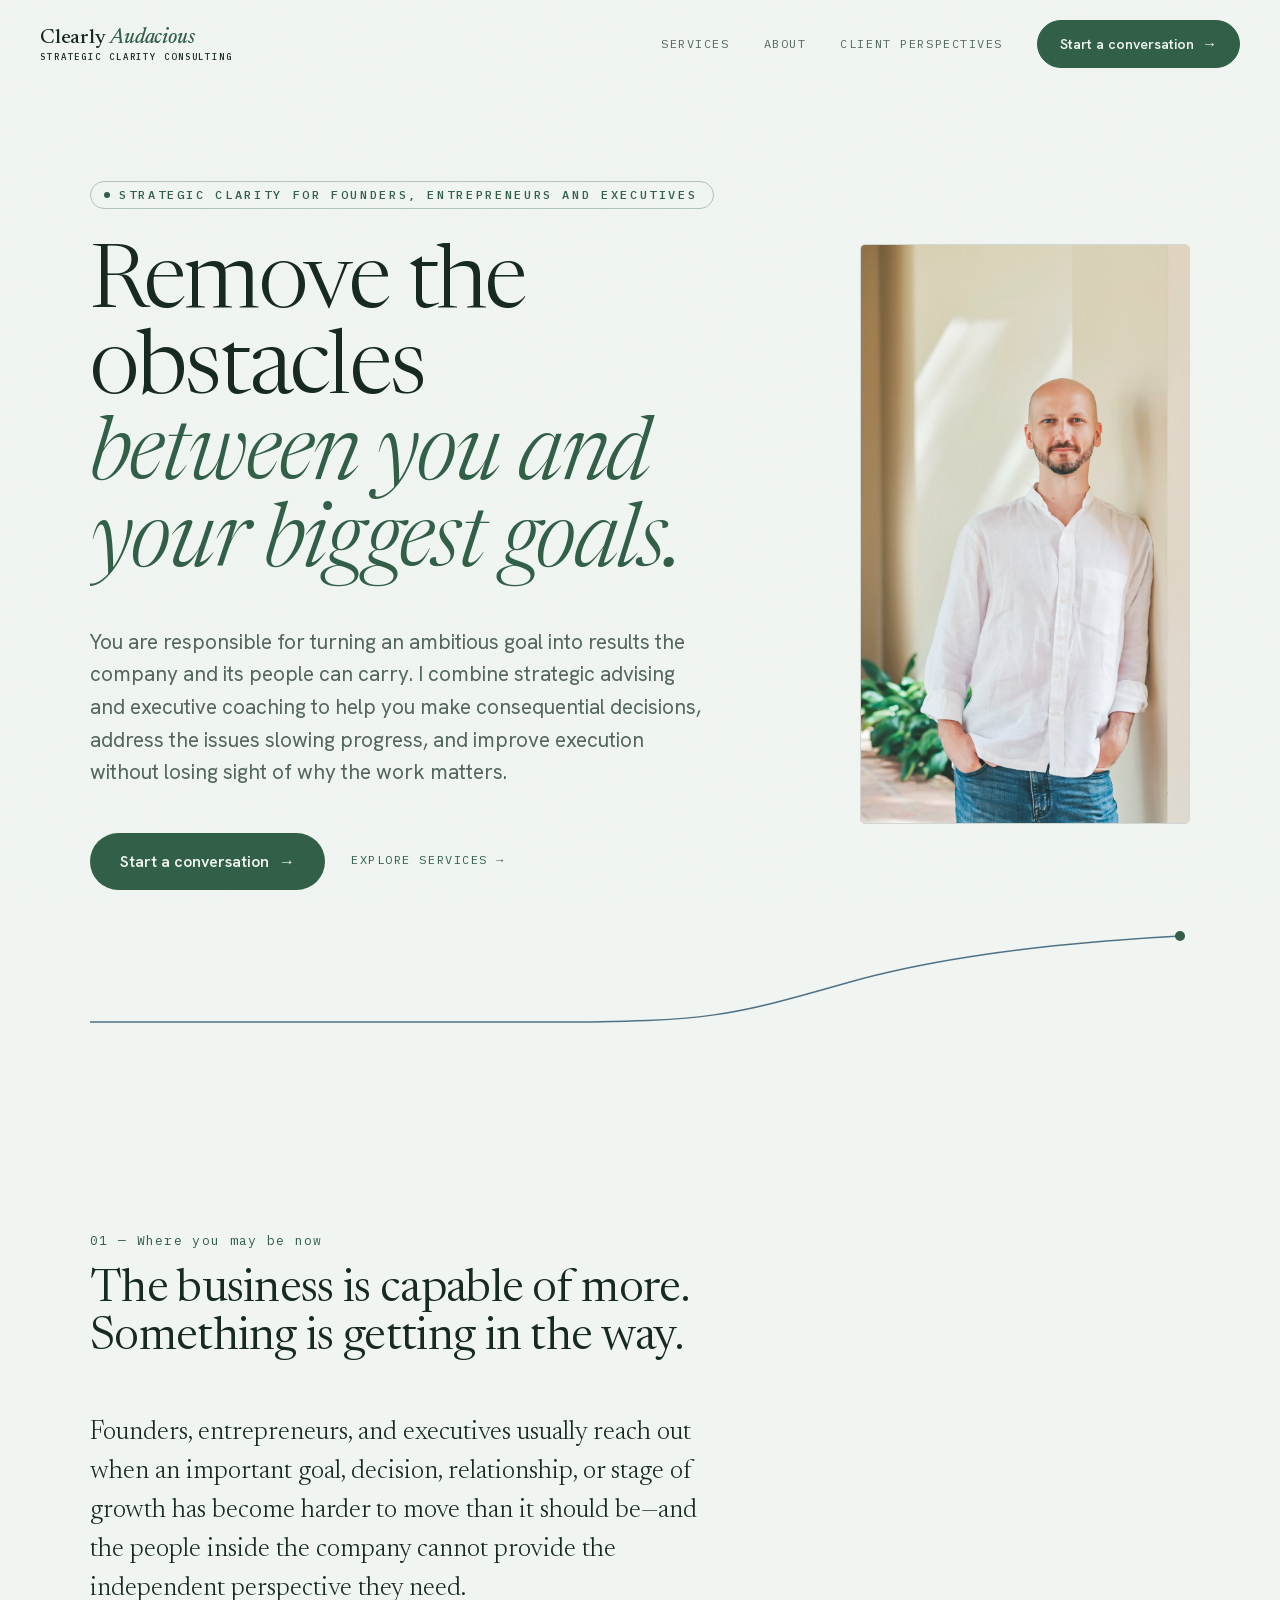
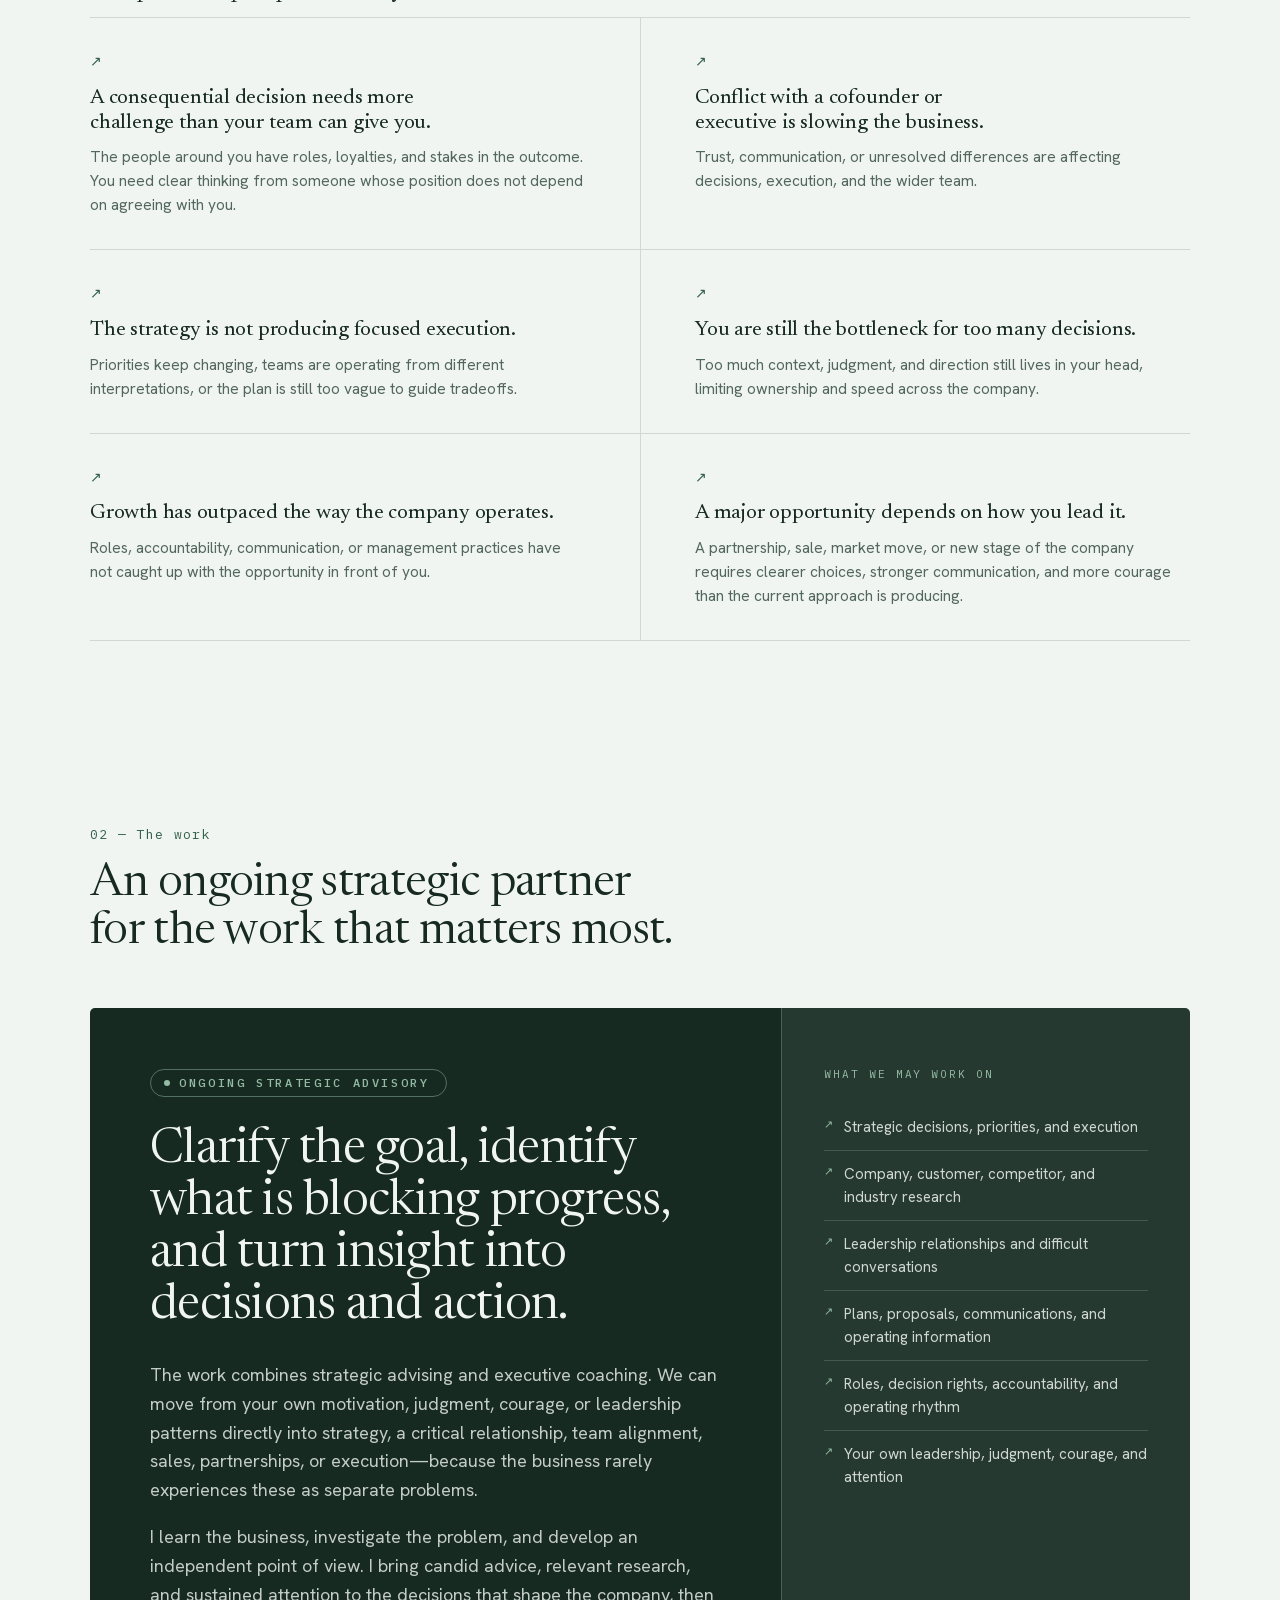
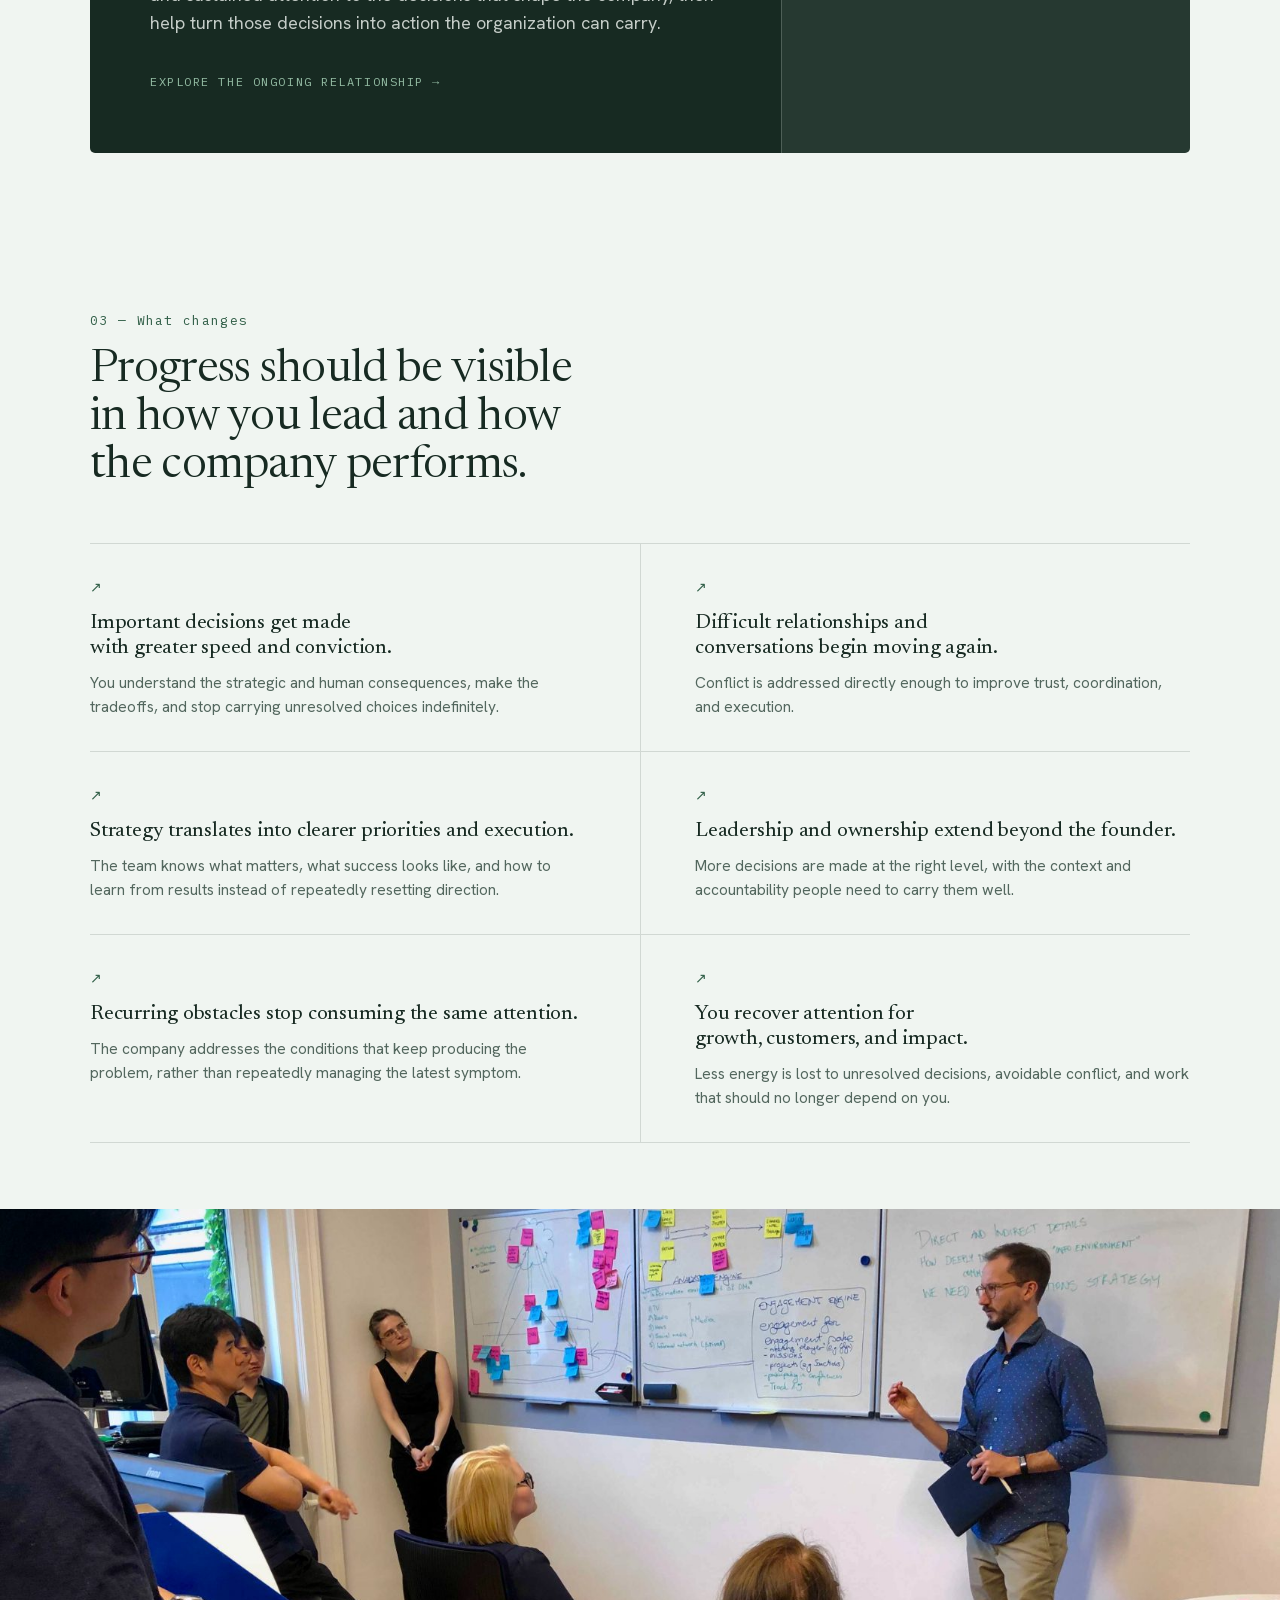
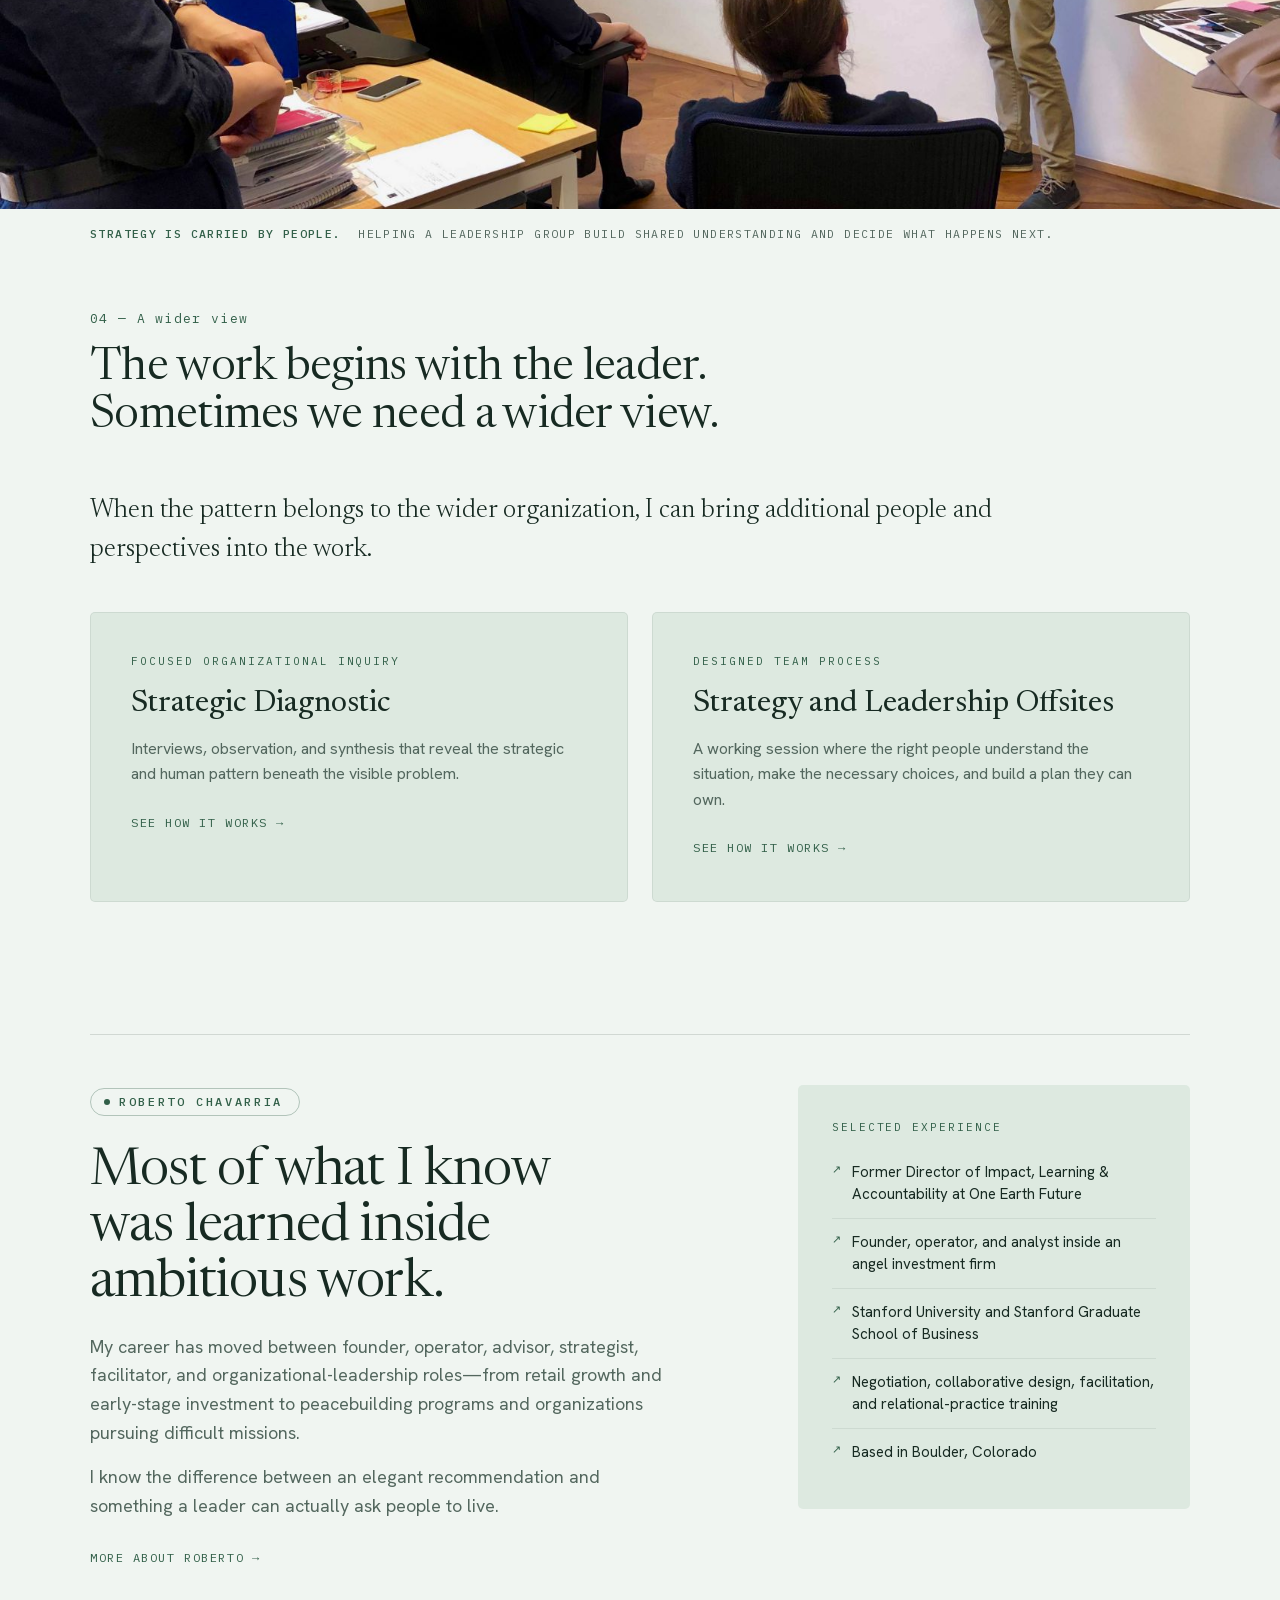
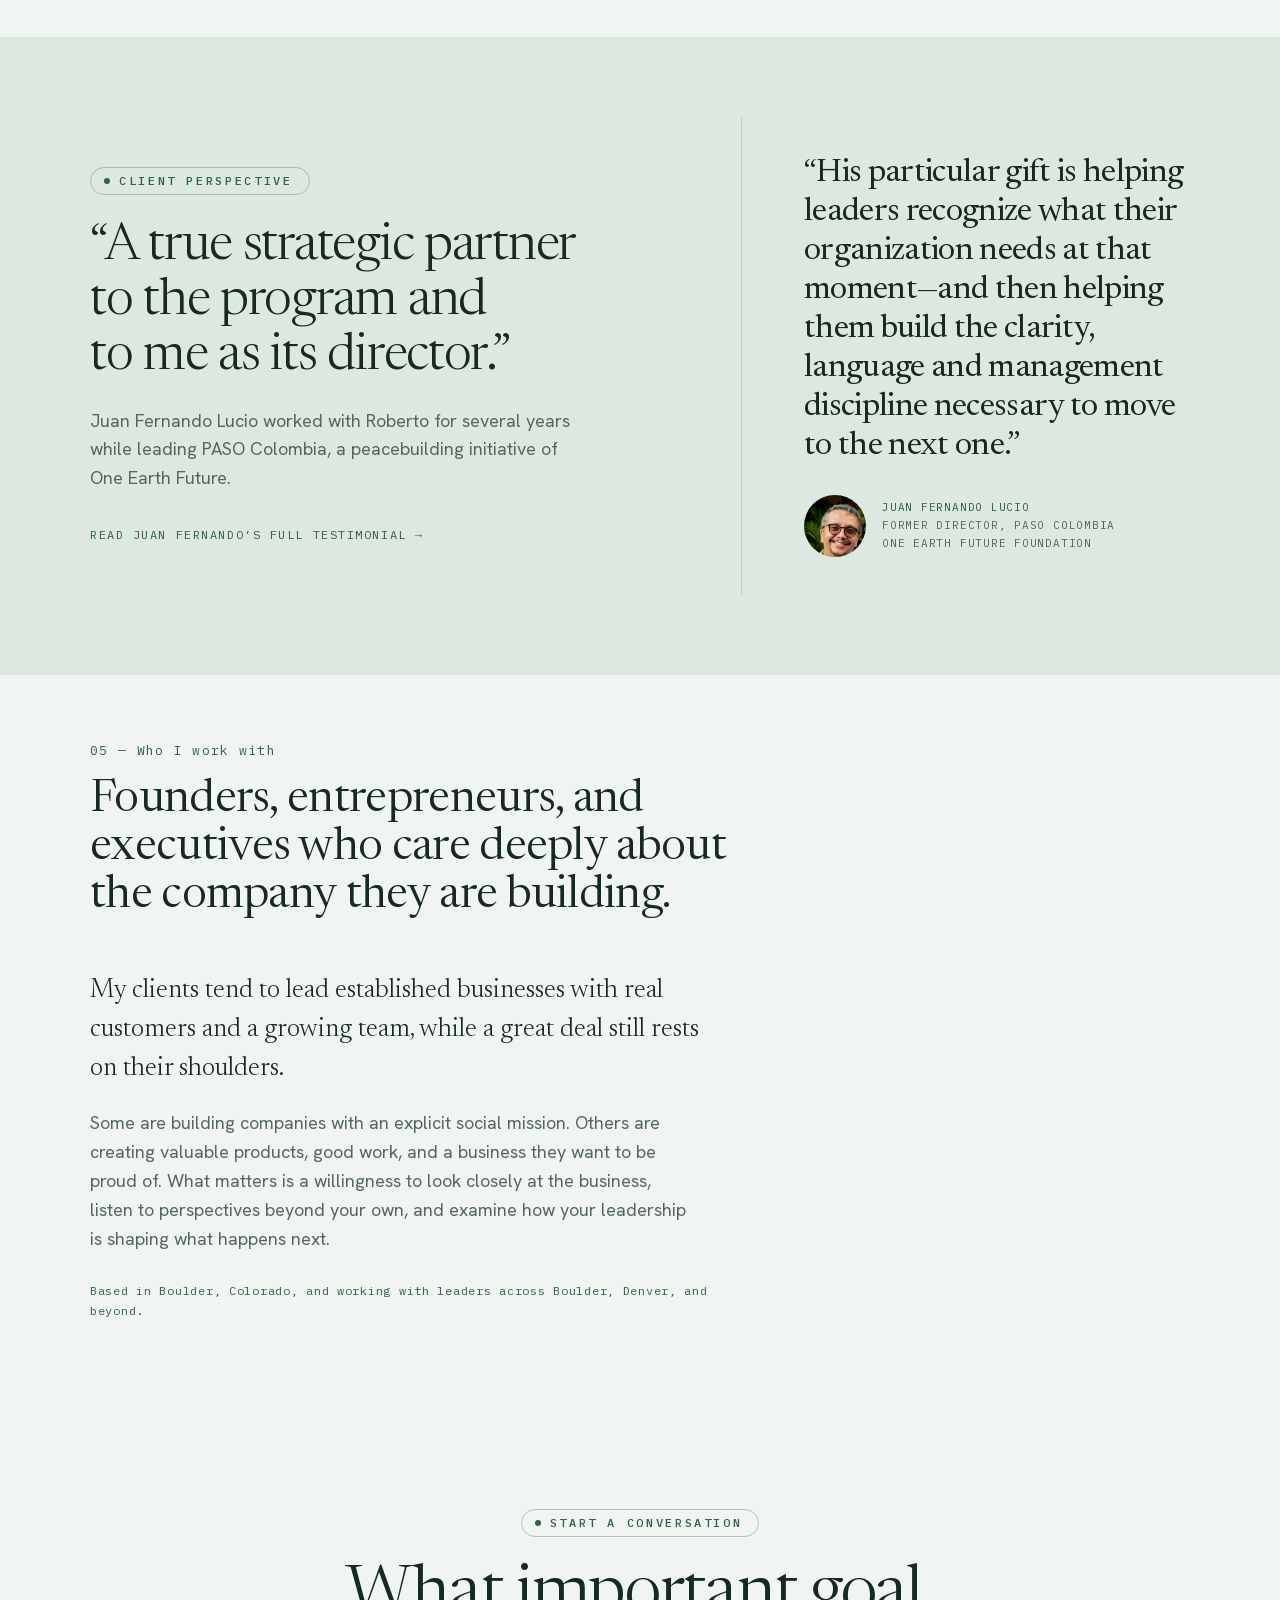
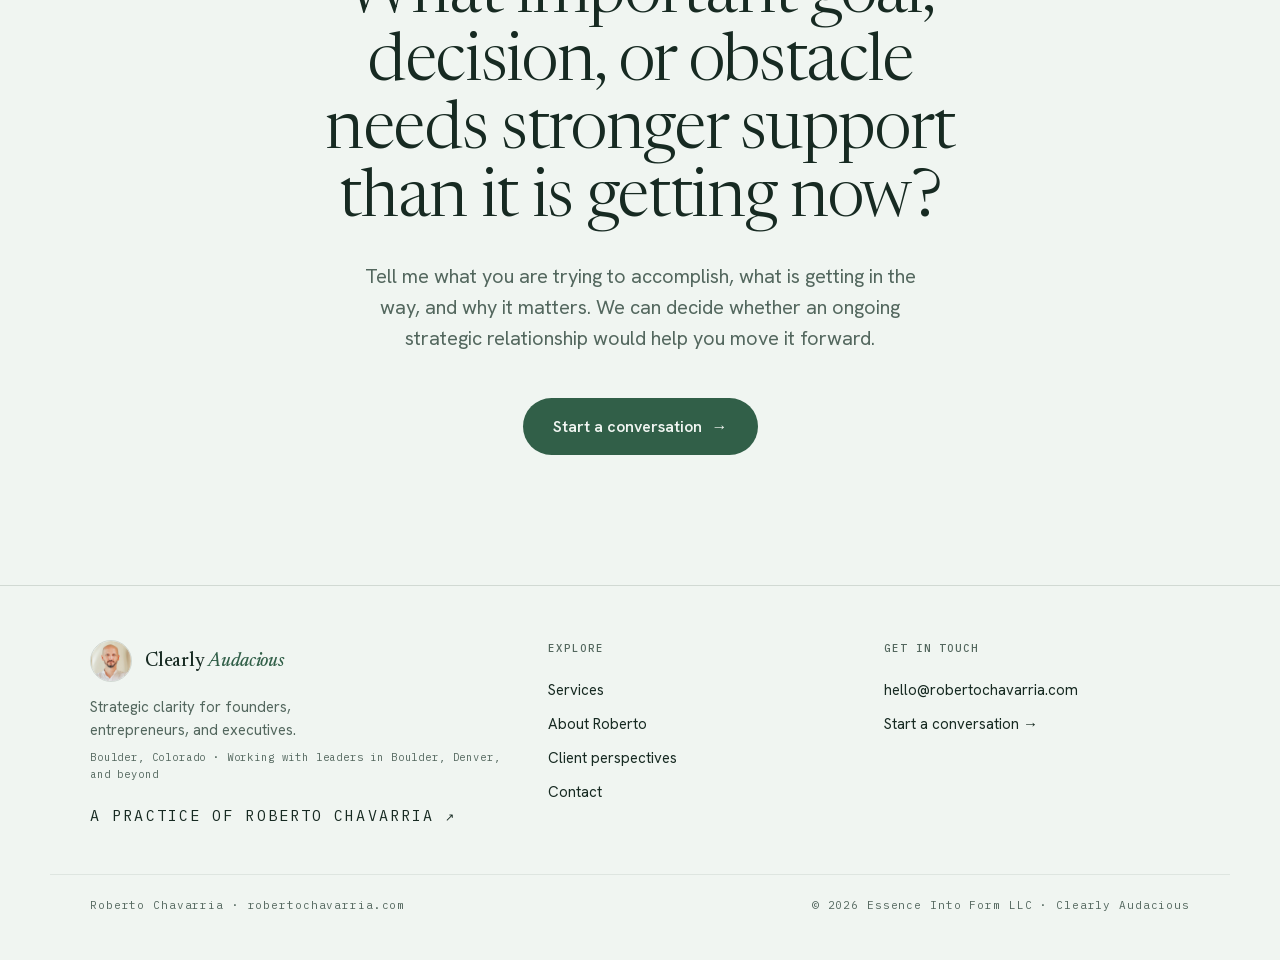
==== commit 6e8b9fa8: "Fix client portrait proportions" ====
--- a/index.html
+++ b/index.html
@@ -35,7 +35,7 @@
     <link rel="preload" href="/fonts/newsreader-normal-latin.woff2" as="font" type="font/woff2" crossorigin>
     <link rel="preload" href="/fonts/newsreader-italic-latin.woff2" as="font" type="font/woff2" crossorigin>
     <link rel="preload" href="/fonts/hanken-grotesk-latin.woff2" as="font" type="font/woff2" crossorigin>
-    <link rel="stylesheet" href="/styles.css?v=10">
+    <link rel="stylesheet" href="/styles.css?v=11">
     <noscript
       ><style>
         .reveal {
--- a/styles.css
+++ b/styles.css
@@ -1933,7 +1933,7 @@
 .testimonial-feature { padding: 72px 0; background: var(--ink); color: var(--on-dark); }
 .testimonial-feature__grid { display: grid; grid-template-columns: minmax(230px, .55fr) minmax(0, 1.45fr); gap: clamp(44px, 8vw, 120px); align-items: start; }
 .testimonial-attribution { padding-top: 10px; }
-.testimonial-attribution__portrait { display: block; width: 94px; aspect-ratio: 1; margin: 0 0 24px; border: 2px solid rgba(240, 245, 241, .28); border-radius: 50%; object-fit: cover; object-position: center; }
+.testimonial-attribution__portrait { display: block; width: 94px; height: 94px; margin: 0 0 24px; border: 2px solid rgba(240, 245, 241, .28); border-radius: 50%; object-fit: cover; object-position: center; }
 .testimonial-attribution .lab, .testimonial-rail .lab { display: block; margin-bottom: 14px; }
 .testimonial-attribution h2 { font-family: var(--serif); font-size: 30px; line-height: 1.05; font-weight: 400; }
 .testimonial-attribution p { margin-top: 14px; font-size: 15px; line-height: 1.45; color: rgba(240, 245, 241, .7); }
@@ -1956,7 +1956,7 @@
 .client-perspective aside { padding: 38px 0 38px clamp(28px, 5vw, 62px); border-left: 1px solid var(--line); }
 .client-perspective__quote { font-family: var(--serif); font-size: clamp(25px, 2.6vw, 36px); line-height: 1.17; letter-spacing: -.02em; }
 .client-perspective__person { display: flex; align-items: center; gap: 16px; margin-top: 28px; }
-.client-perspective__person img { flex: 0 0 auto; width: 62px; aspect-ratio: 1; border-radius: 50%; object-fit: cover; object-position: center; }
+.client-perspective__person img { flex: 0 0 auto; width: 62px; height: 62px; border-radius: 50%; object-fit: cover; object-position: center; }
 .client-perspective__cite { margin-top: 0; font-family: var(--mono); font-size: 11px; line-height: 1.6; letter-spacing: .07em; text-transform: uppercase; color: var(--accent); }
 .client-perspective__cite span { color: var(--ink-soft); }
 @media (max-width: 860px) {
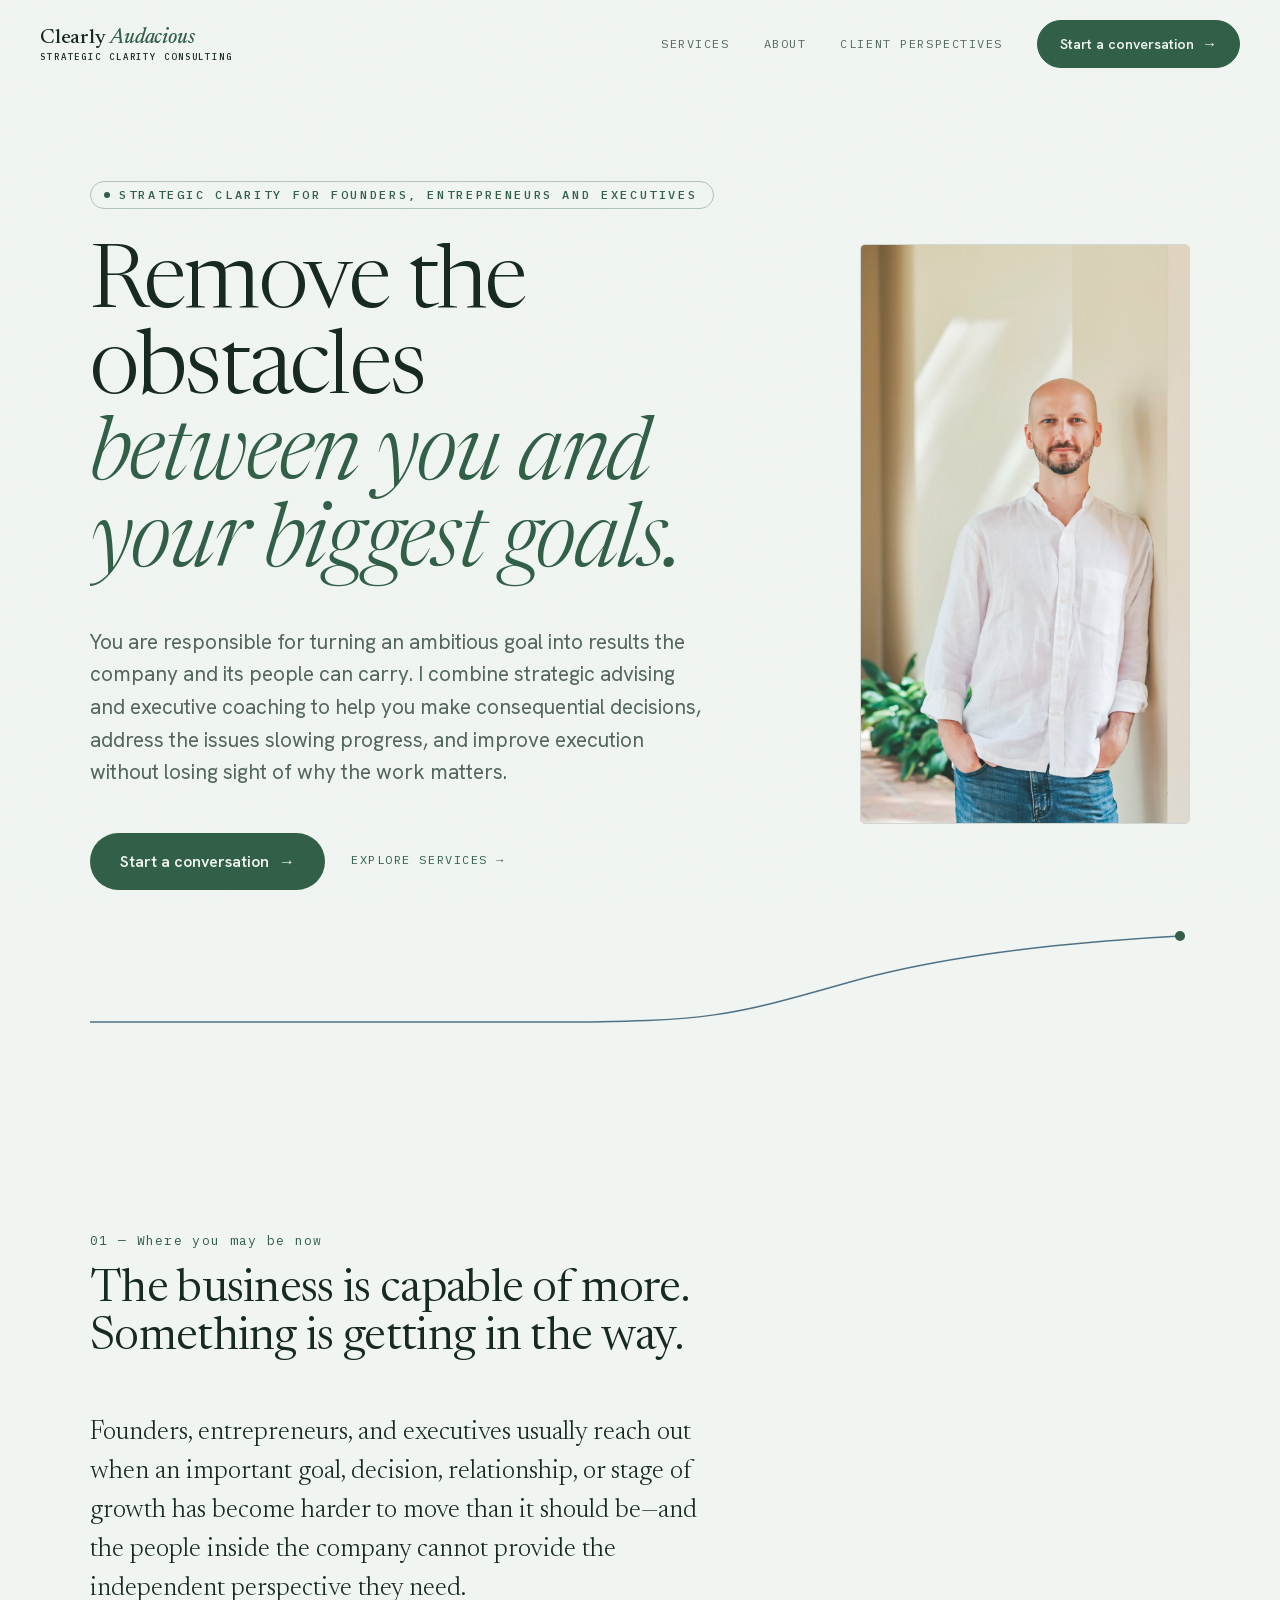
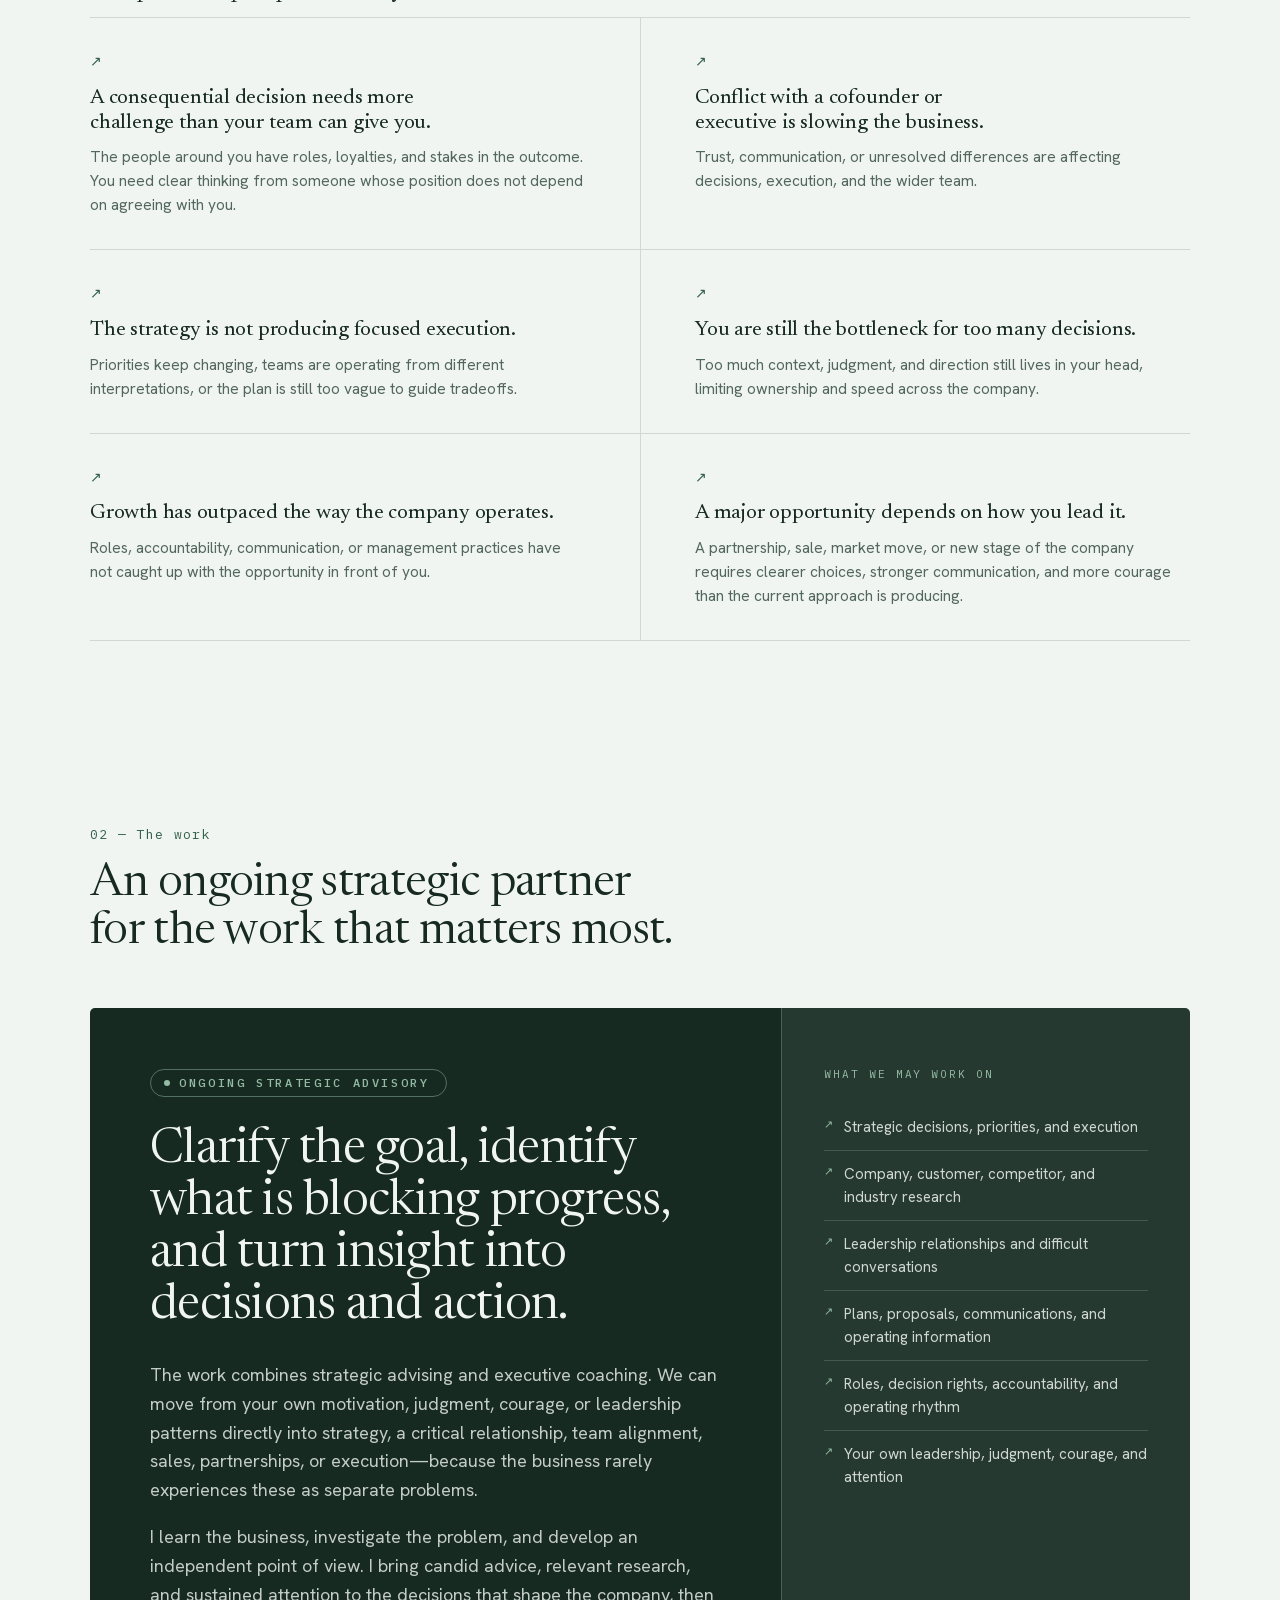
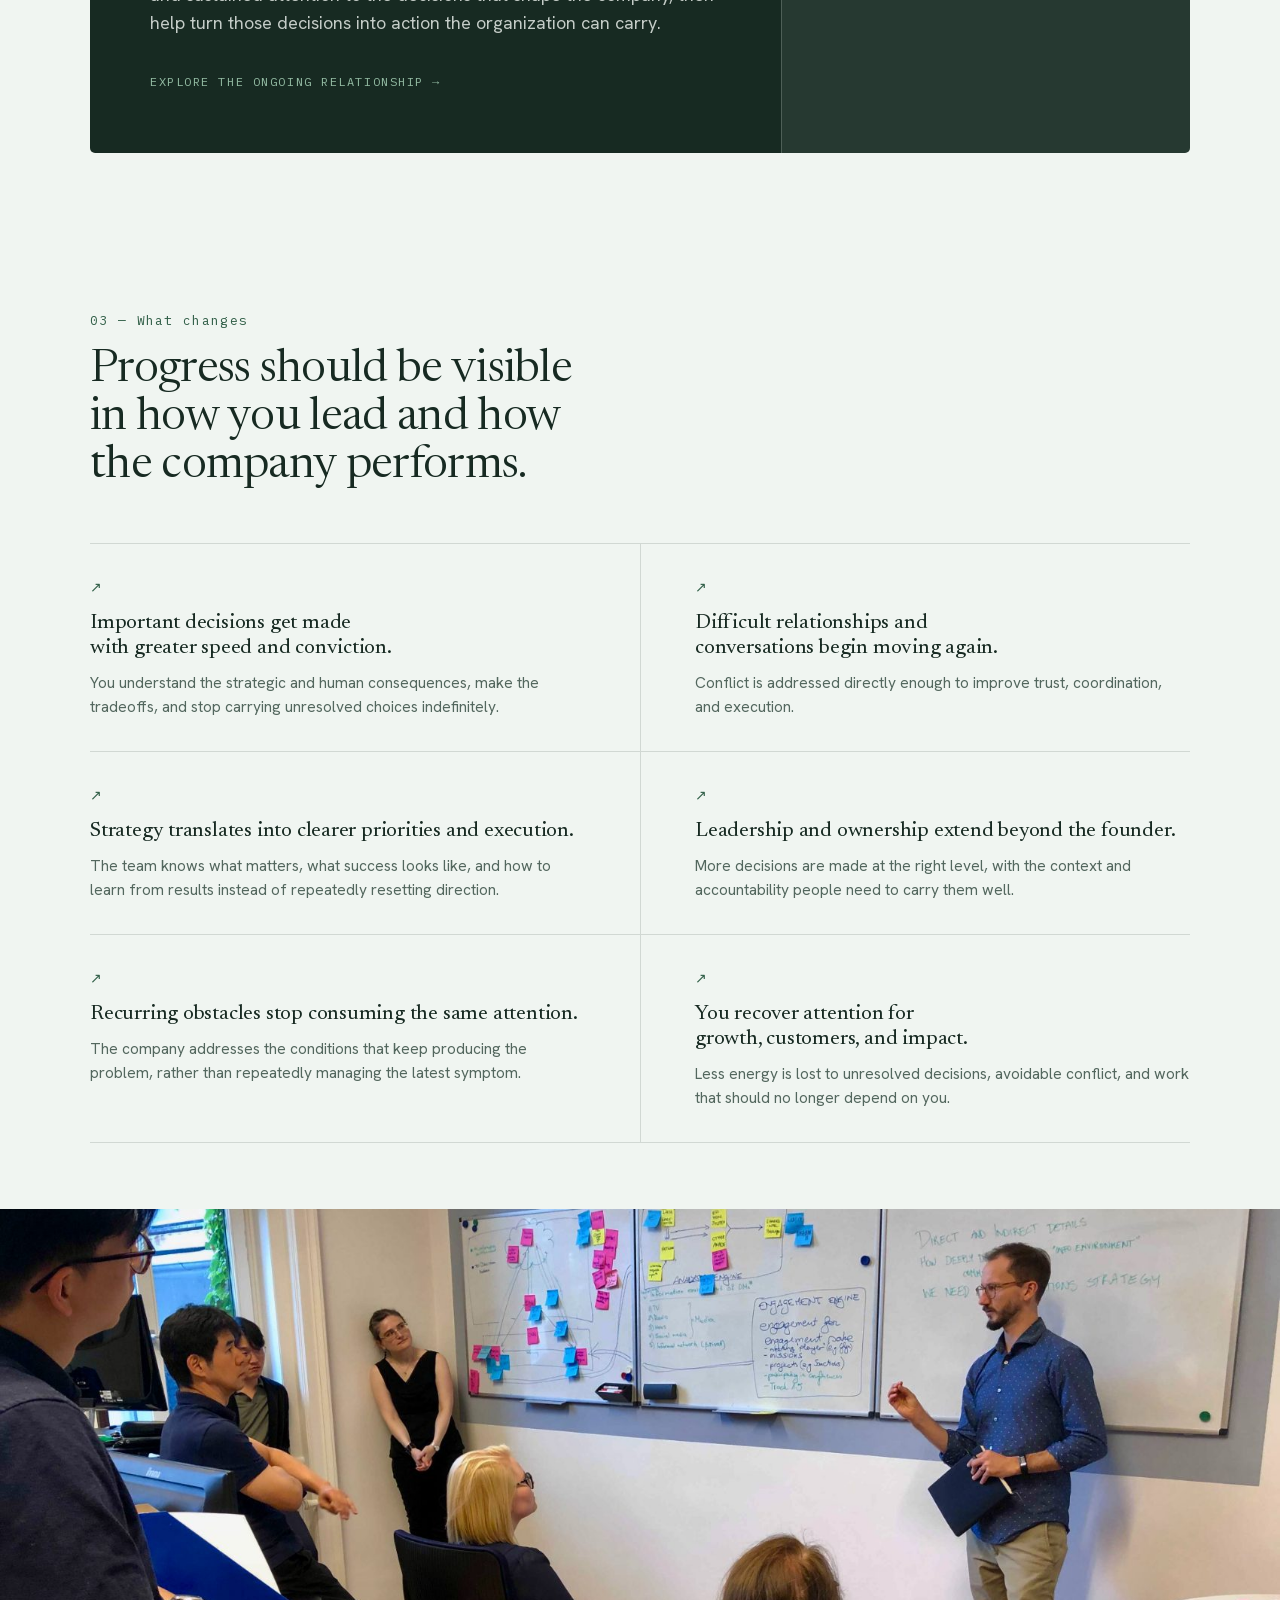
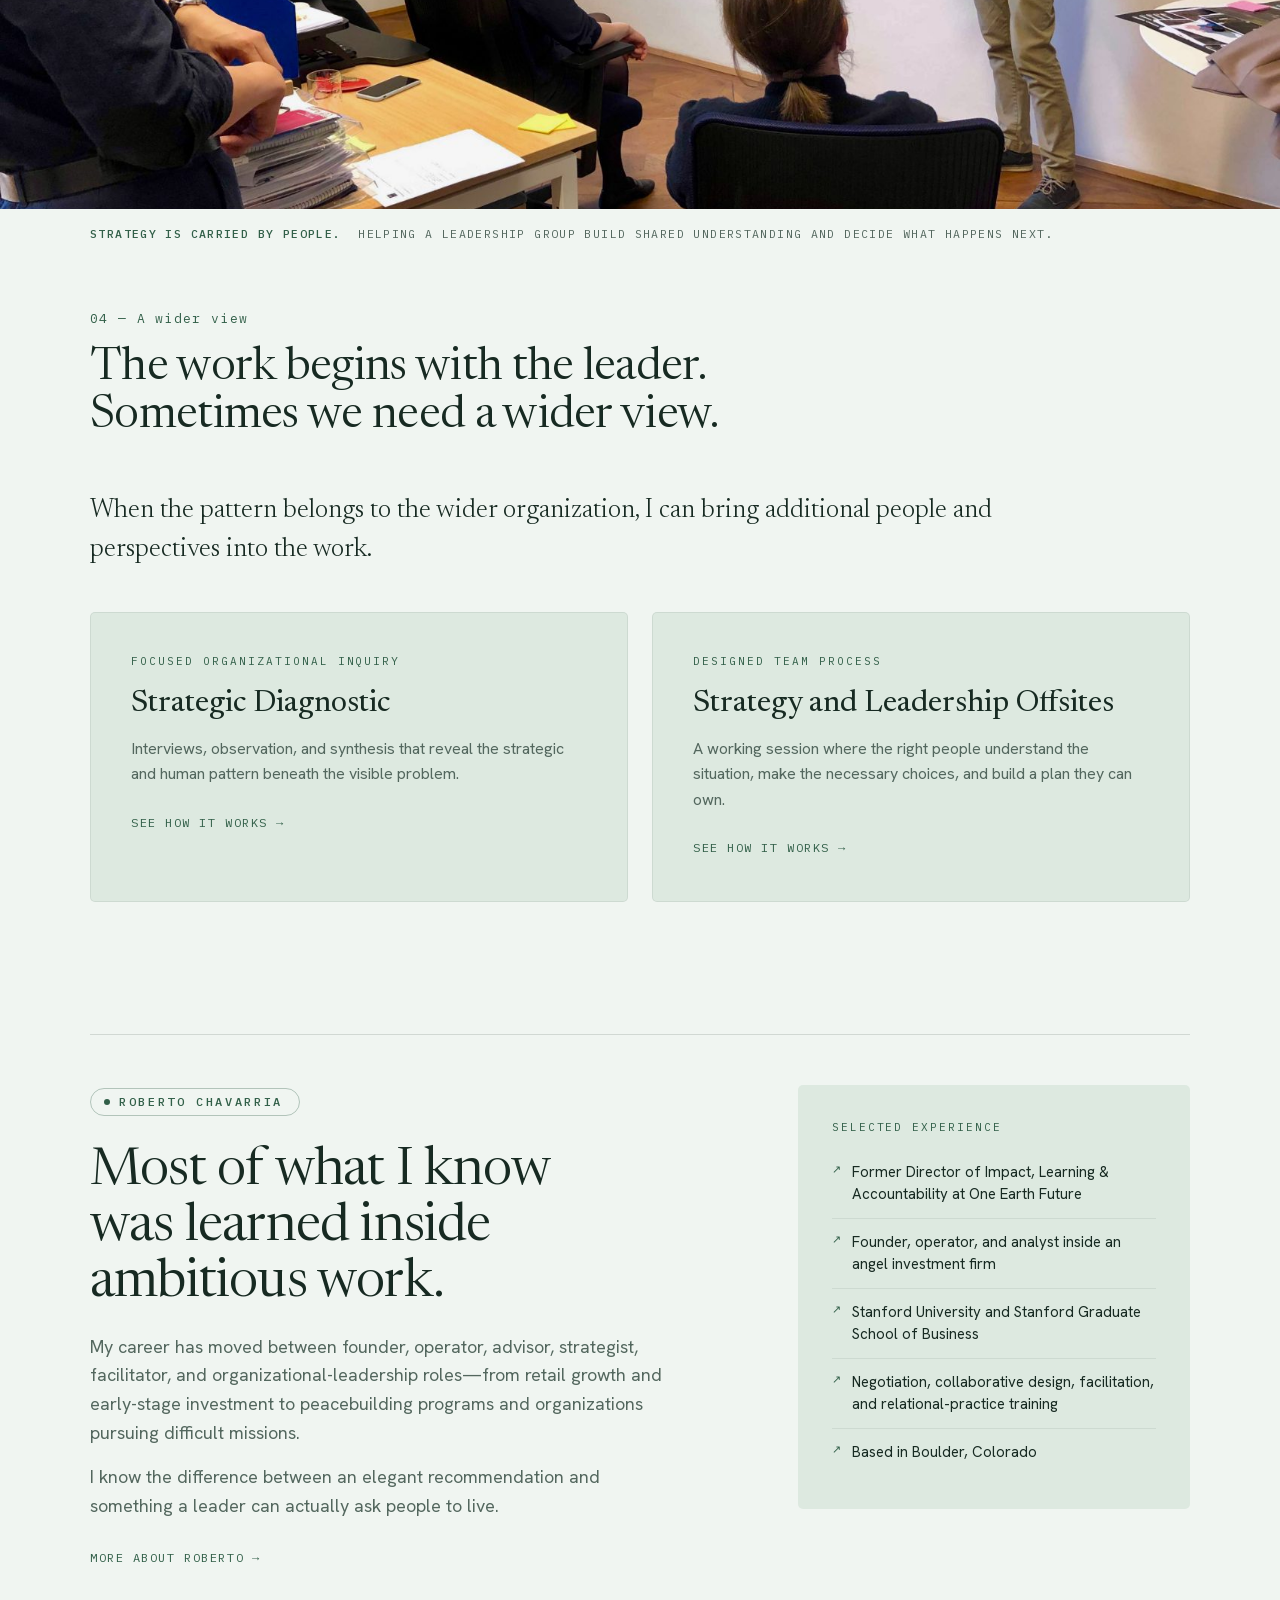
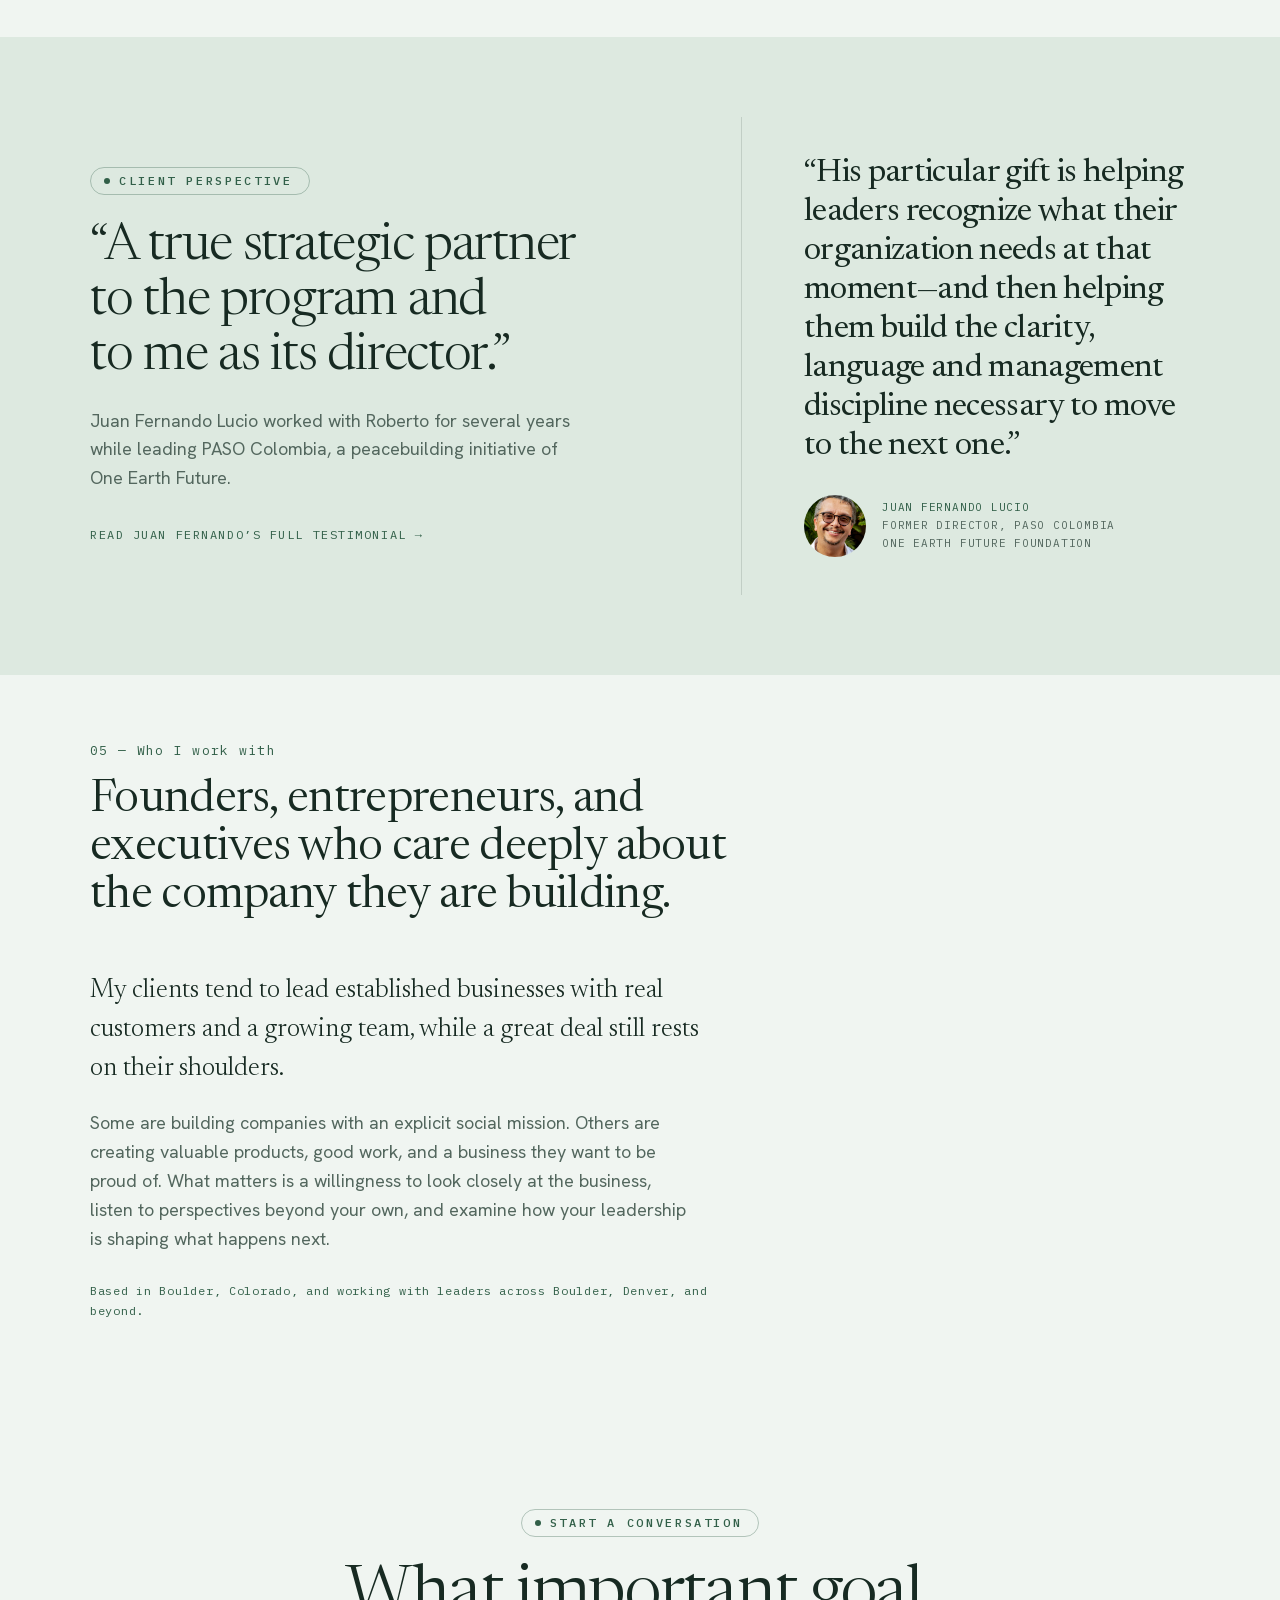
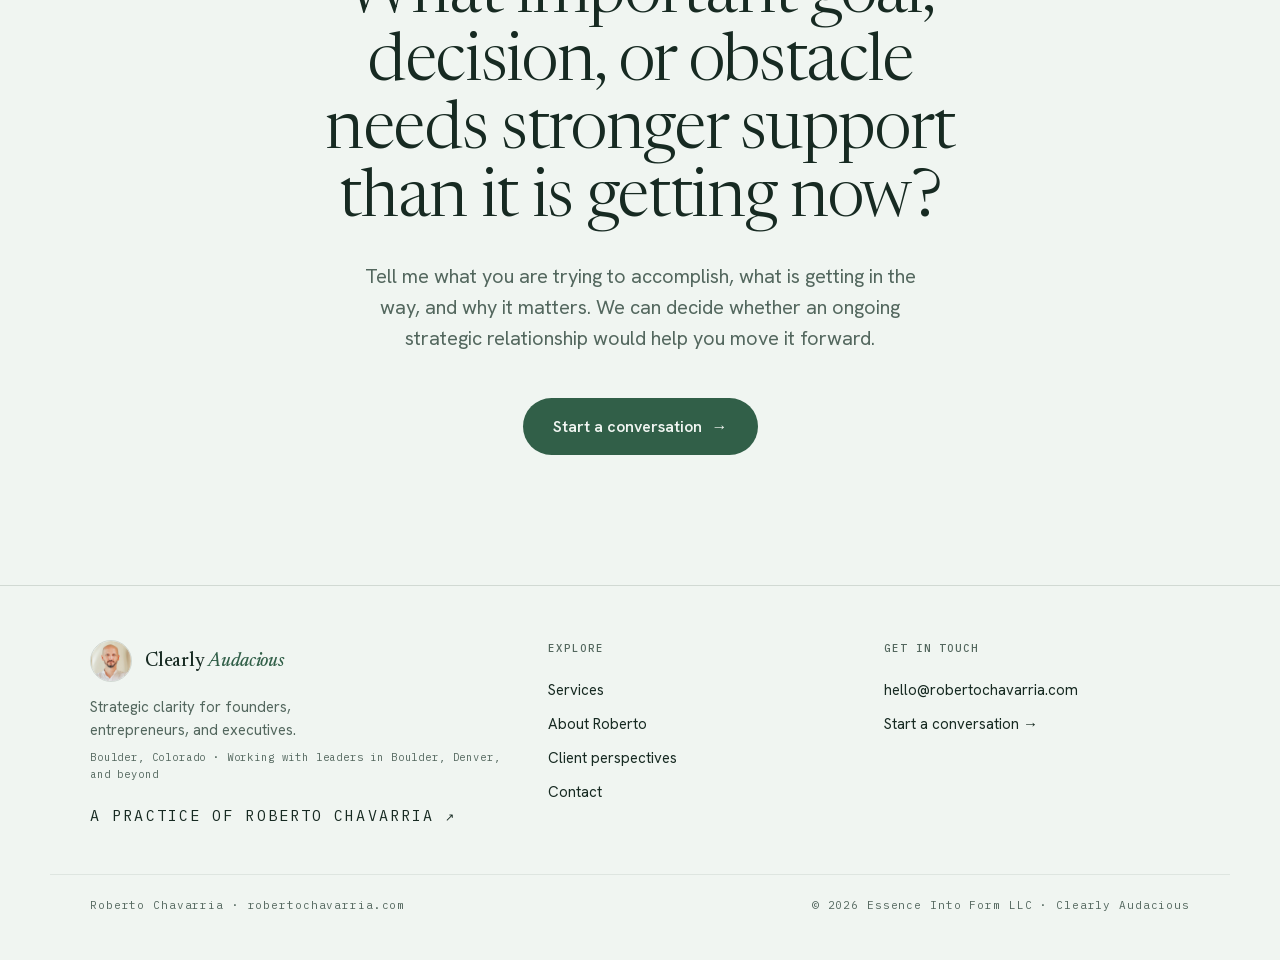
==== commit 7e3806f8: "Center client portrait crop" ====
--- a/index.html
+++ b/index.html
@@ -431,7 +431,7 @@
           <aside>
             <p class="client-perspective__quote">“His particular gift is helping leaders recognize what their organization needs at that moment—and then helping them build the clarity, language and management discipline necessary to move to the next one.”</p>
             <div class="client-perspective__person">
-              <img src="/images/juan-fernando-lucio-headshot.jpg" alt="Juan Fernando Lucio" width="1800" height="1800">
+              <img src="/images/juan-fernando-lucio-headshot.jpg?v=2" alt="Juan Fernando Lucio" width="1800" height="1800">
               <p class="client-perspective__cite">Juan Fernando Lucio<br><span>Former Director, PASO Colombia<br>One Earth Future Foundation</span></p>
             </div>
           </aside>
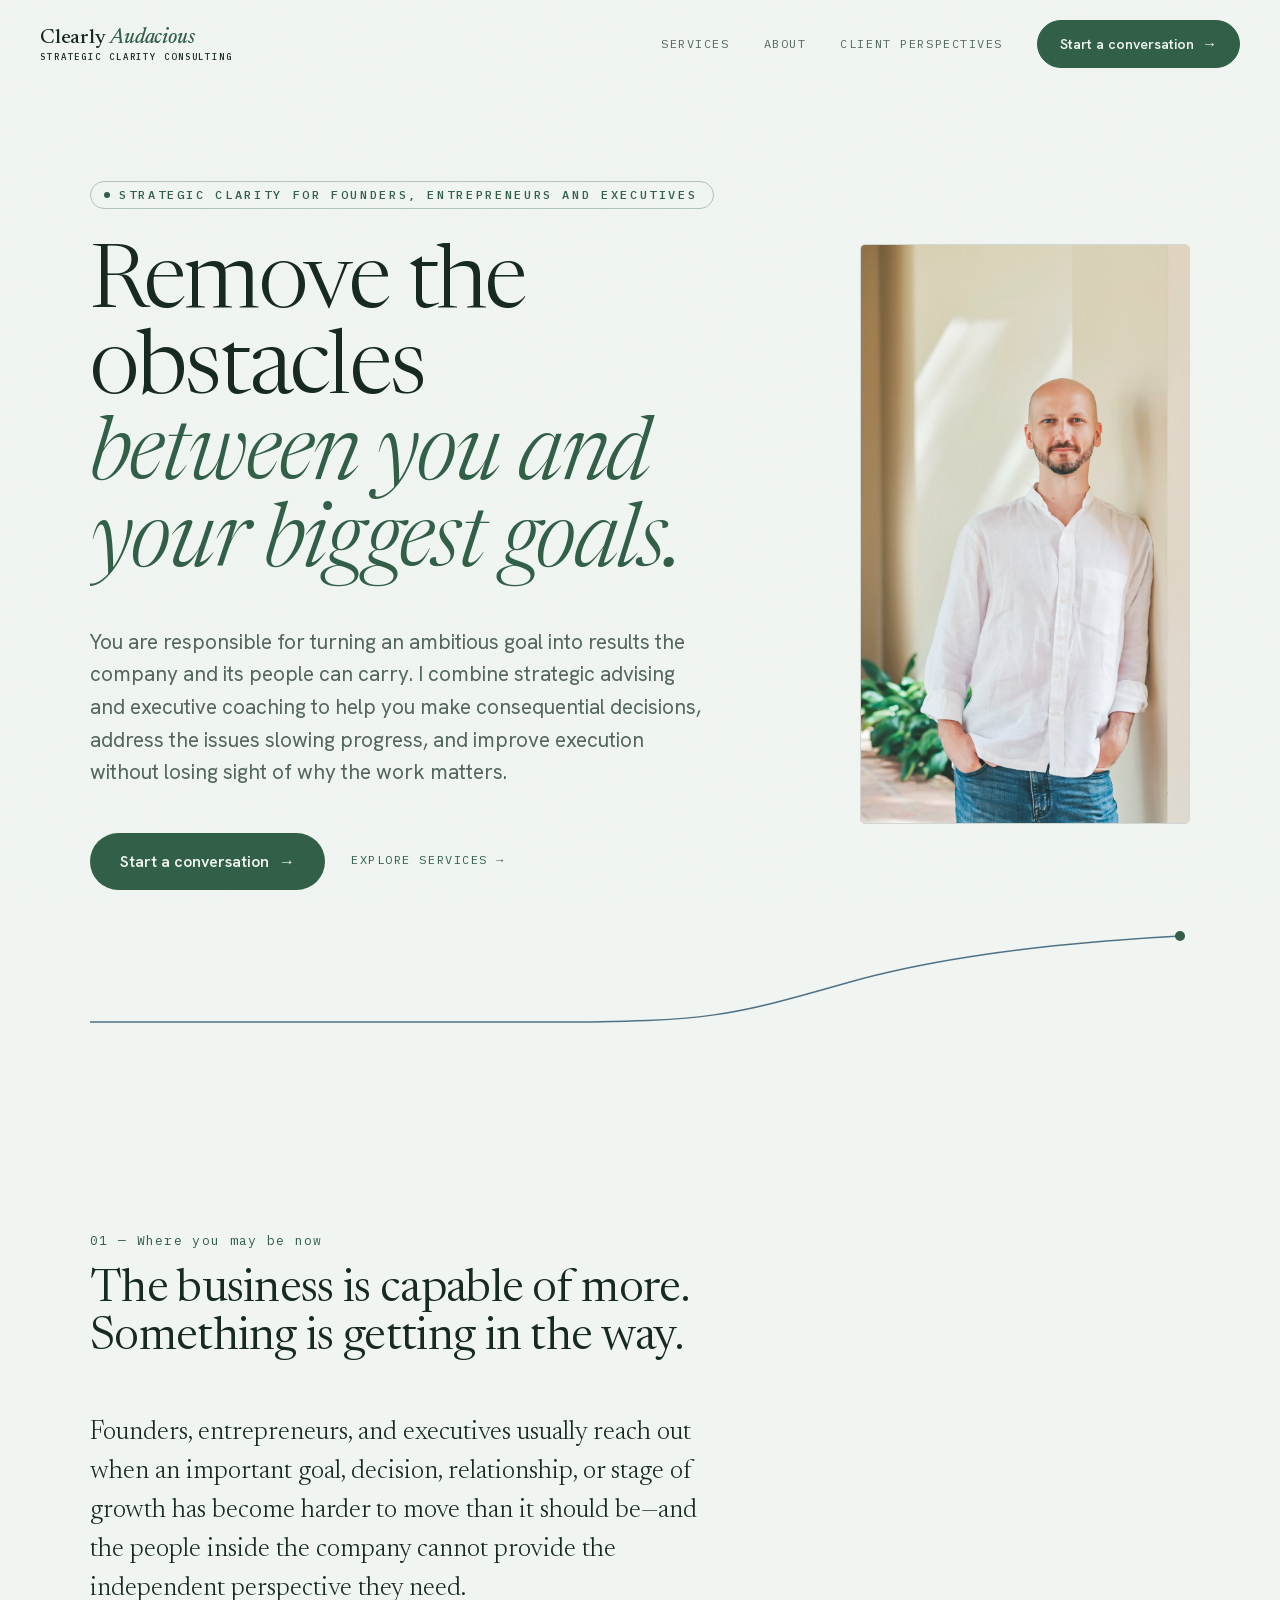
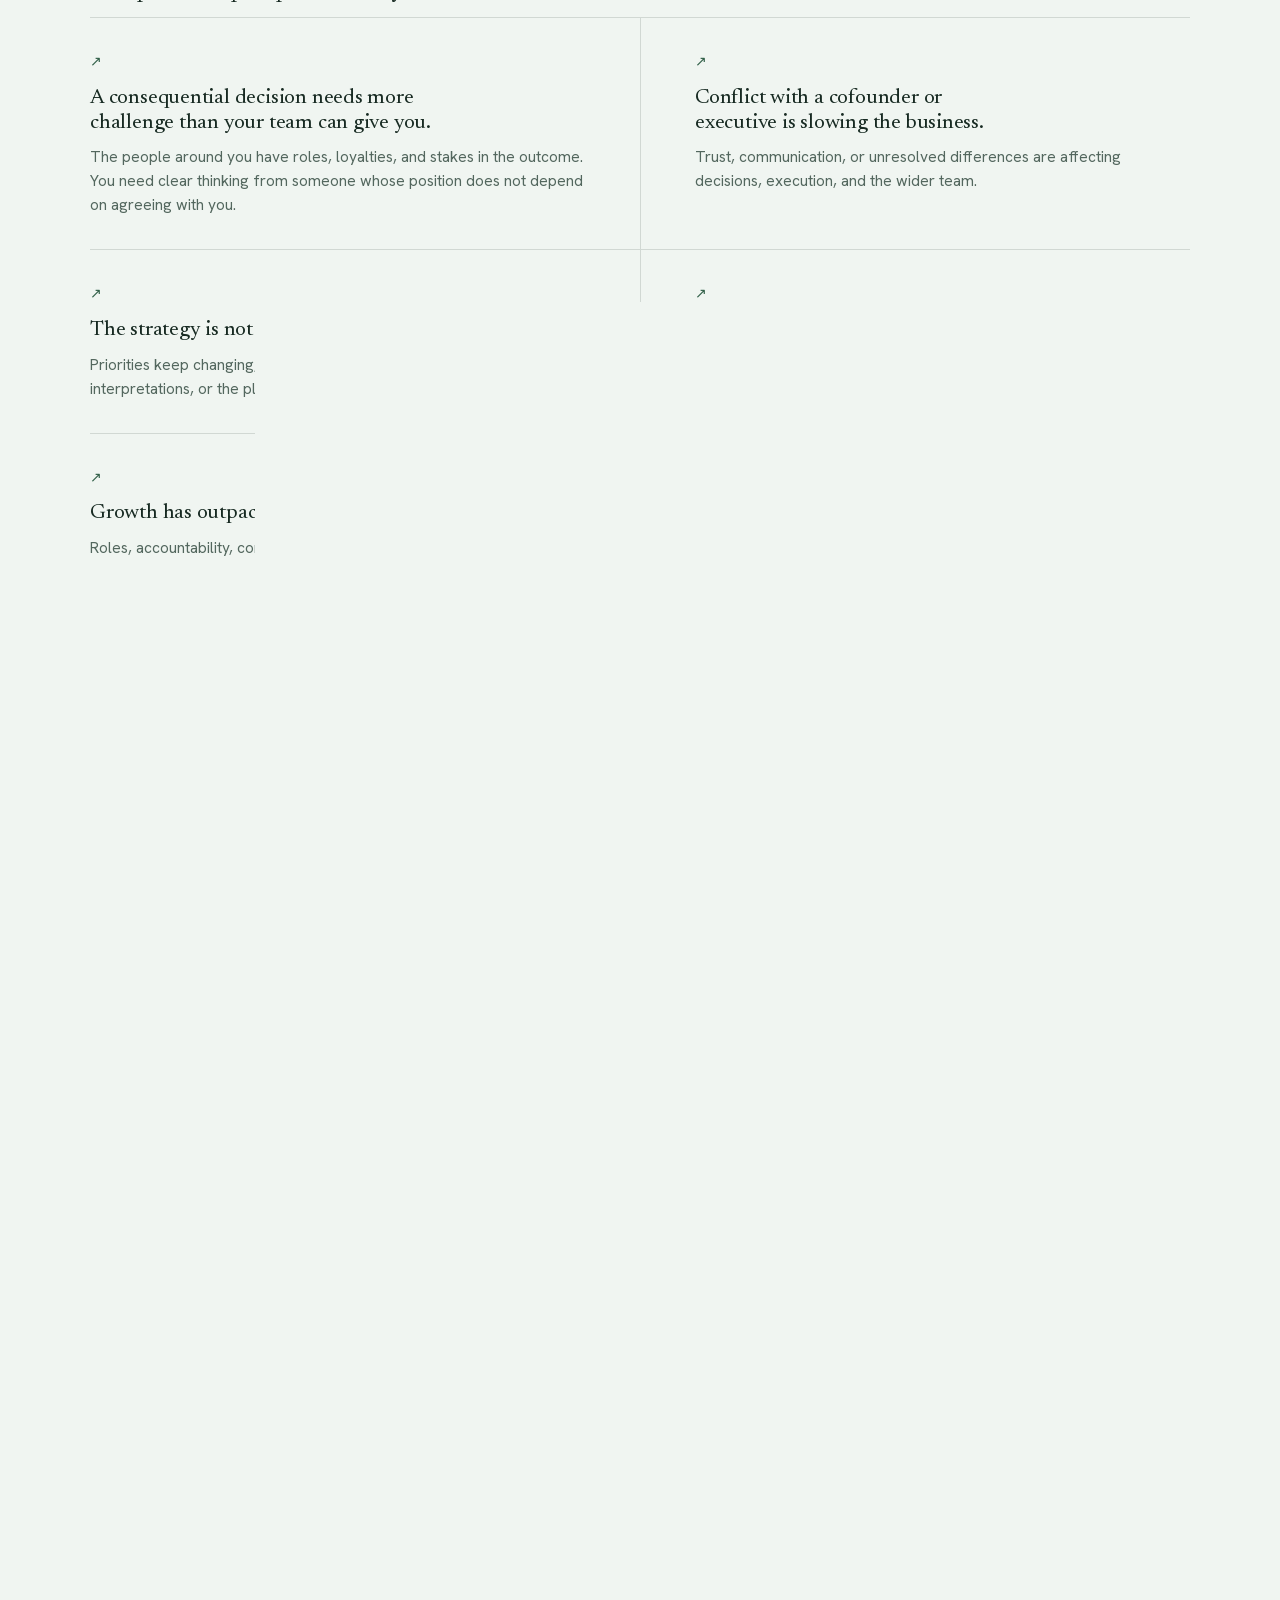
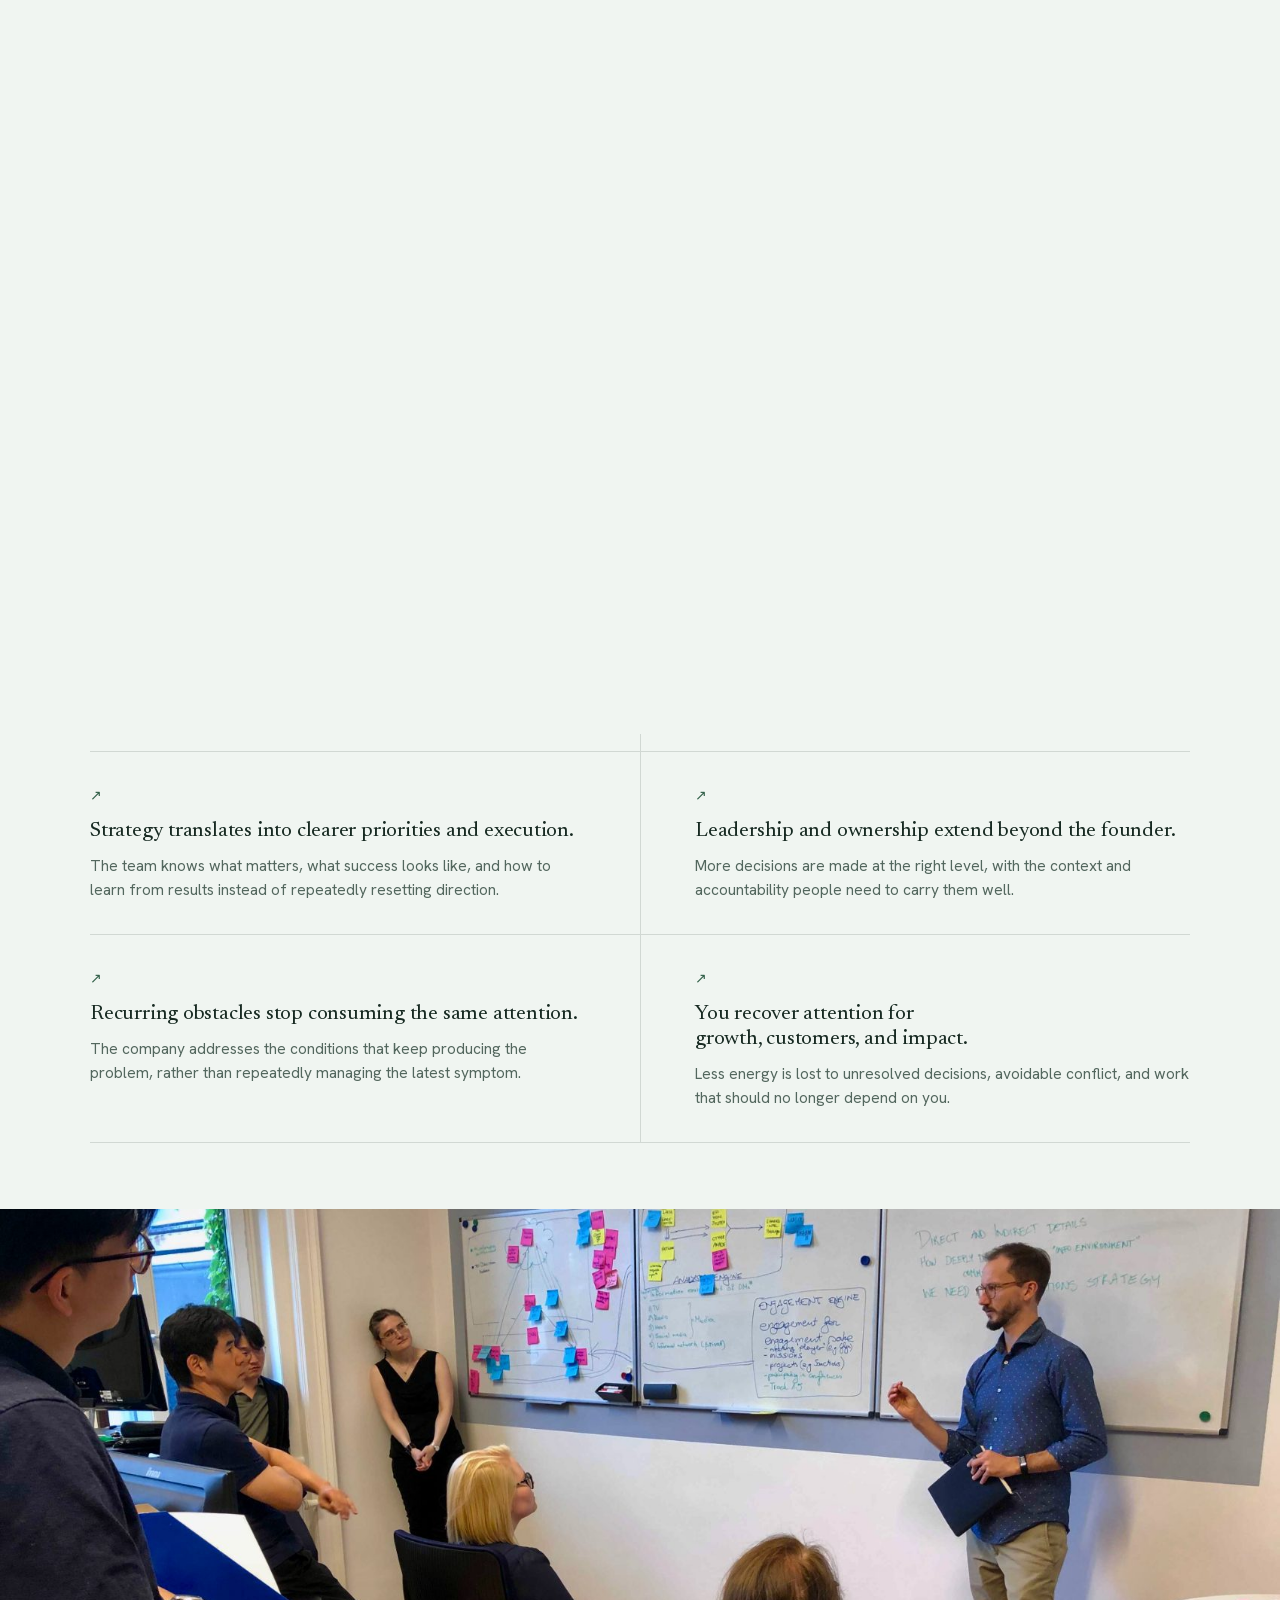
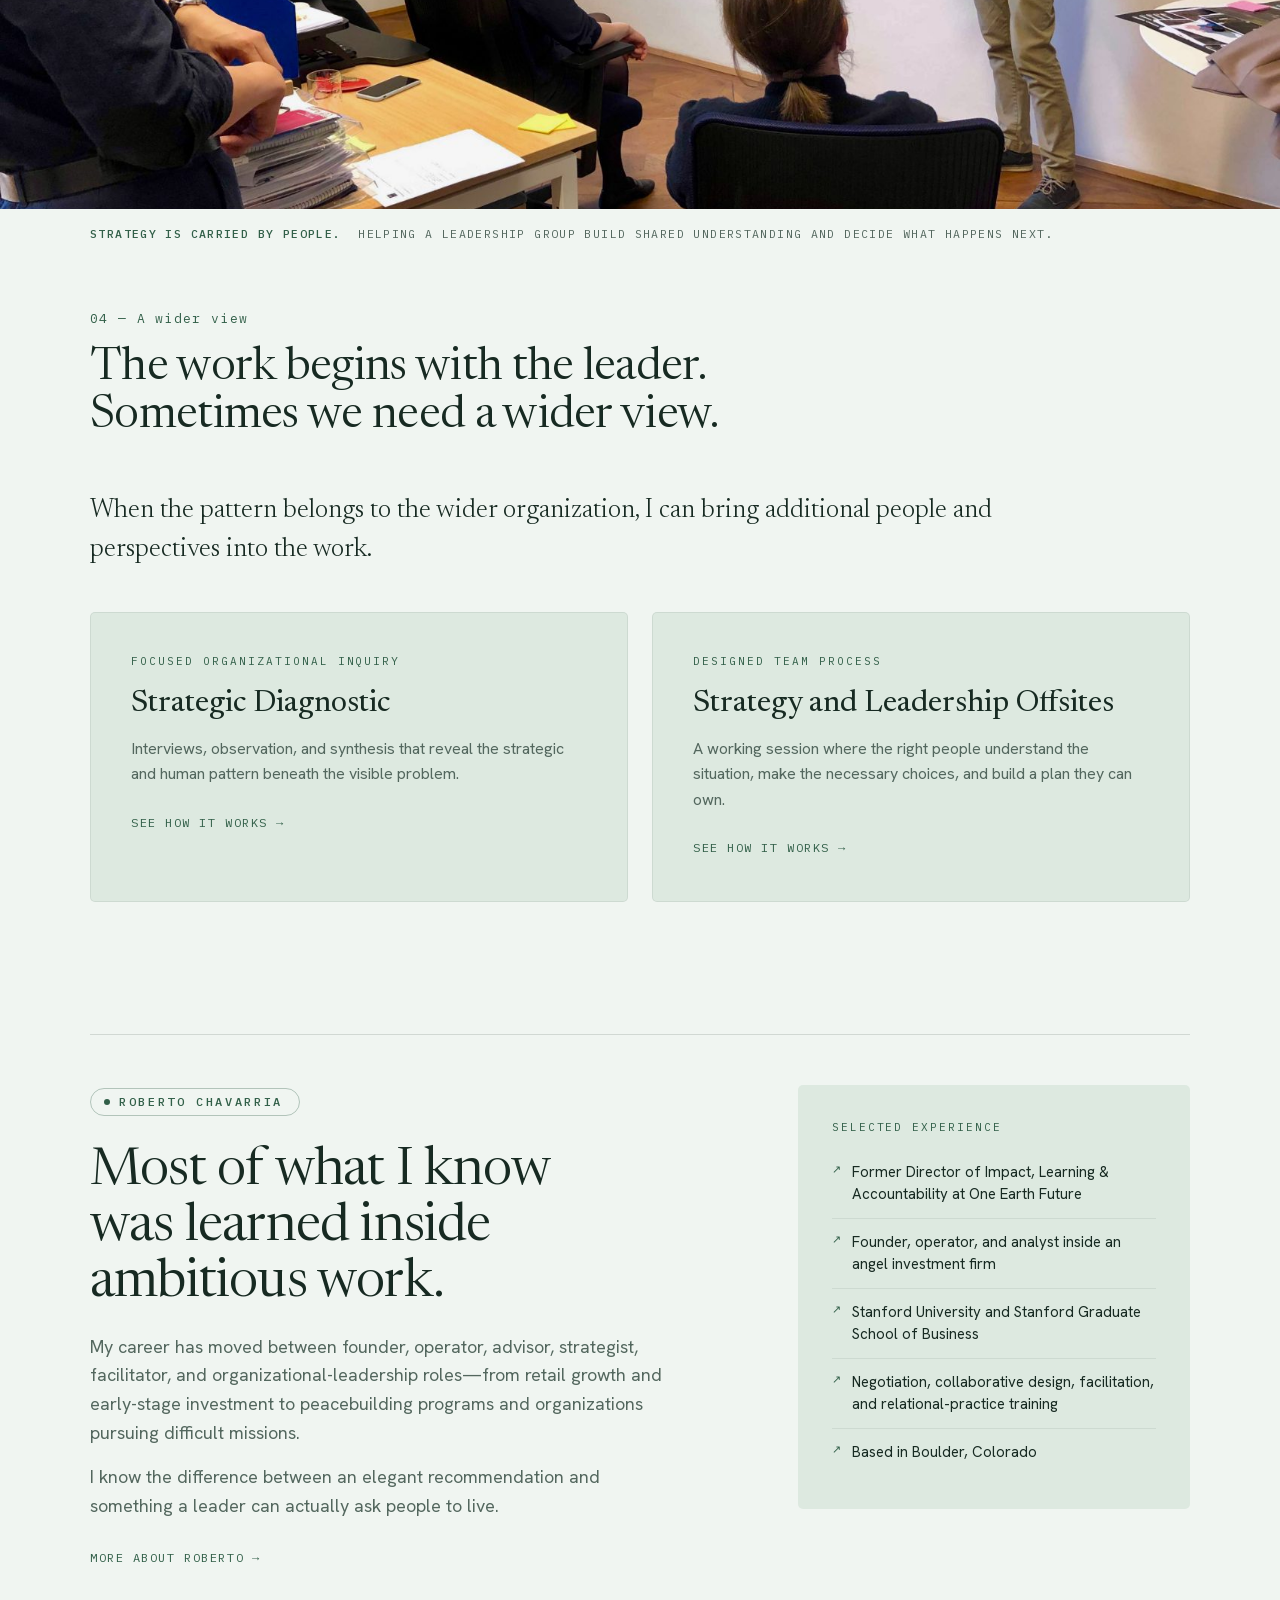
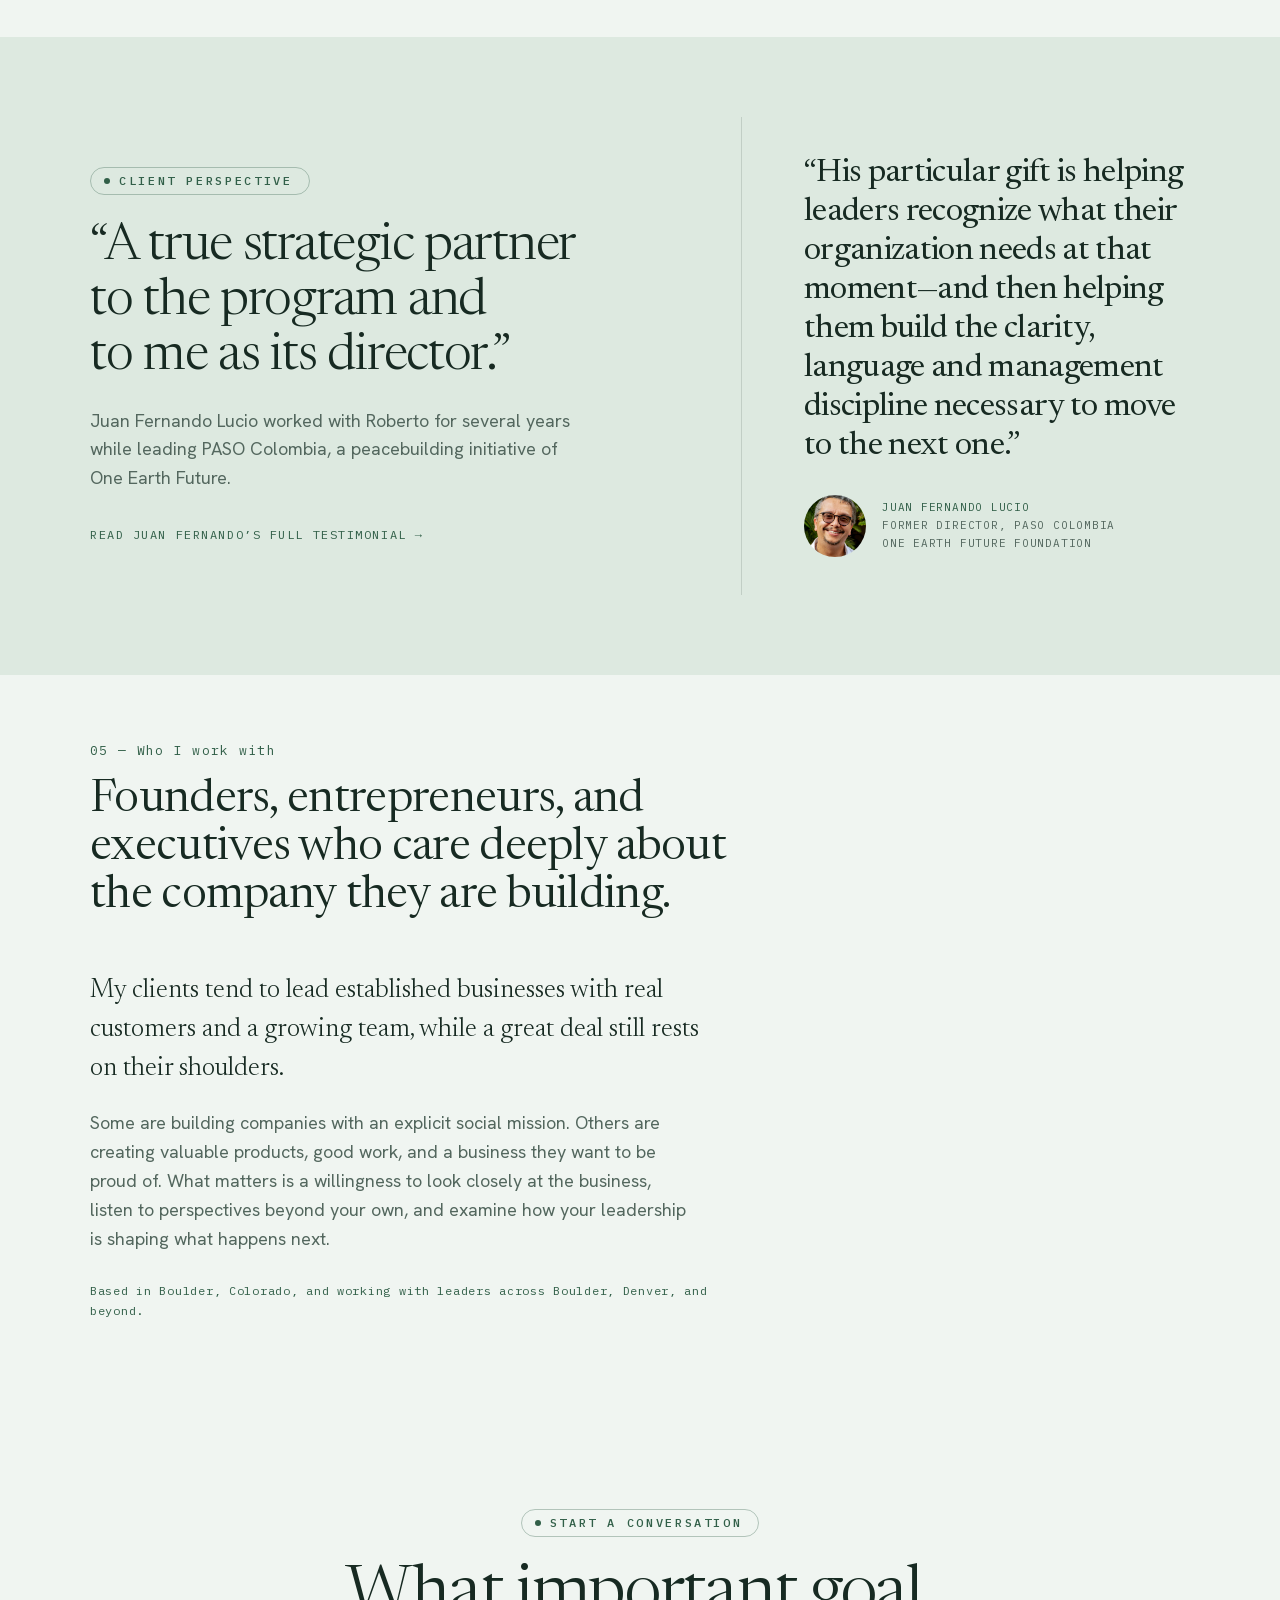
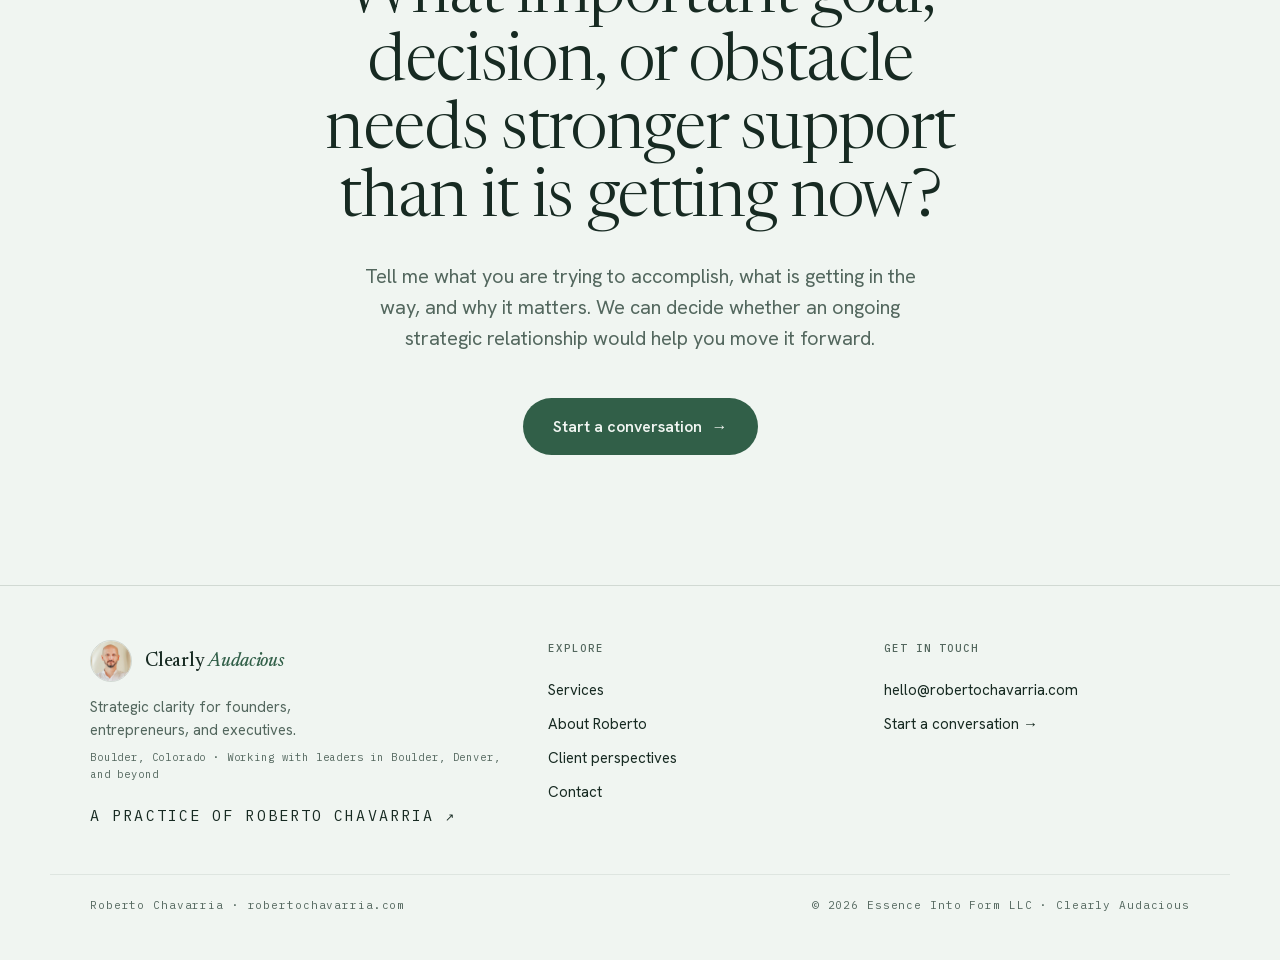
==== commit 2156ed28: "Update favicon with Clearly Audacious monogram" ====
--- a/index.html
+++ b/index.html
@@ -31,7 +31,7 @@
       content="https://clearlyaudacious.com/images/portrait-web.jpg"
    >
     <meta name="twitter:card" content="summary_large_image">
-    <link rel="icon" href="/images/roberto-round.png" type="image/png">
+    <link rel="icon" href="/assets/favicon.svg" type="image/svg+xml">
     <link rel="preload" href="/fonts/newsreader-normal-latin.woff2" as="font" type="font/woff2" crossorigin>
     <link rel="preload" href="/fonts/newsreader-italic-latin.woff2" as="font" type="font/woff2" crossorigin>
     <link rel="preload" href="/fonts/hanken-grotesk-latin.woff2" as="font" type="font/woff2" crossorigin>
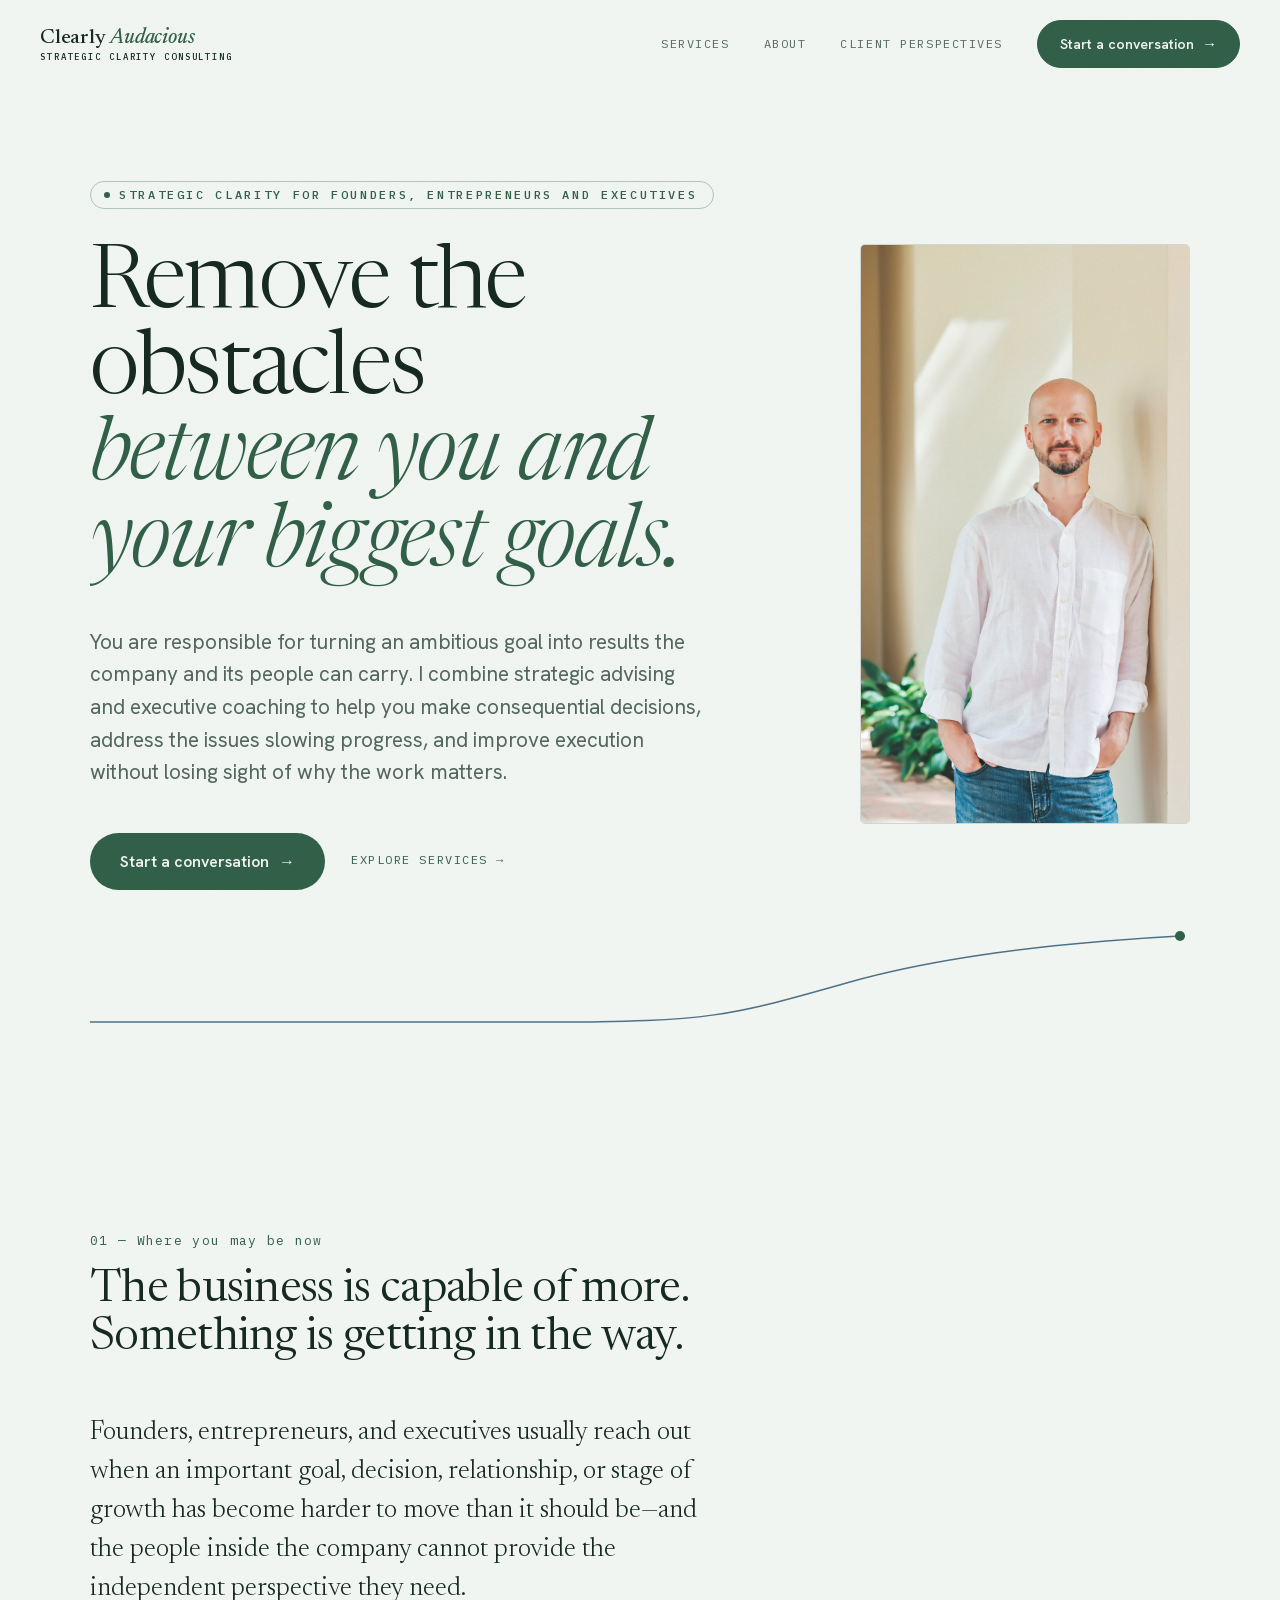
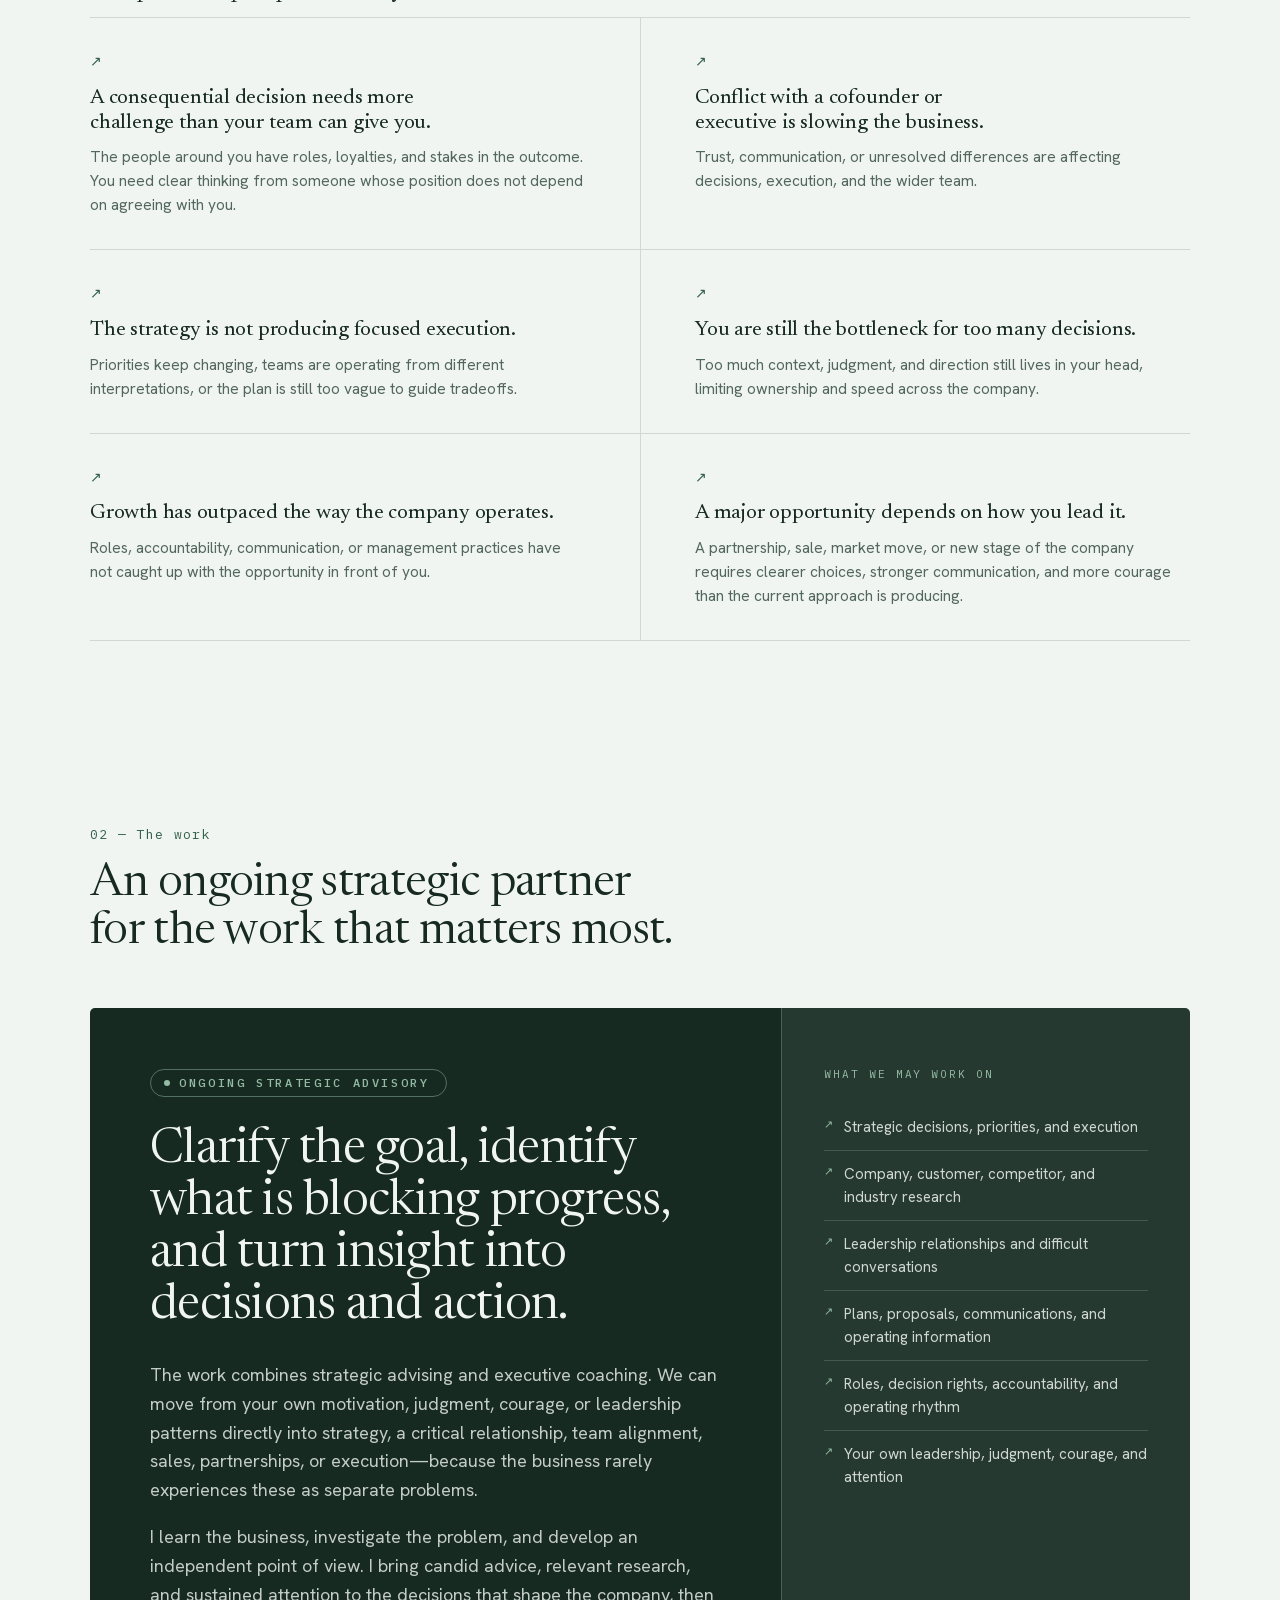
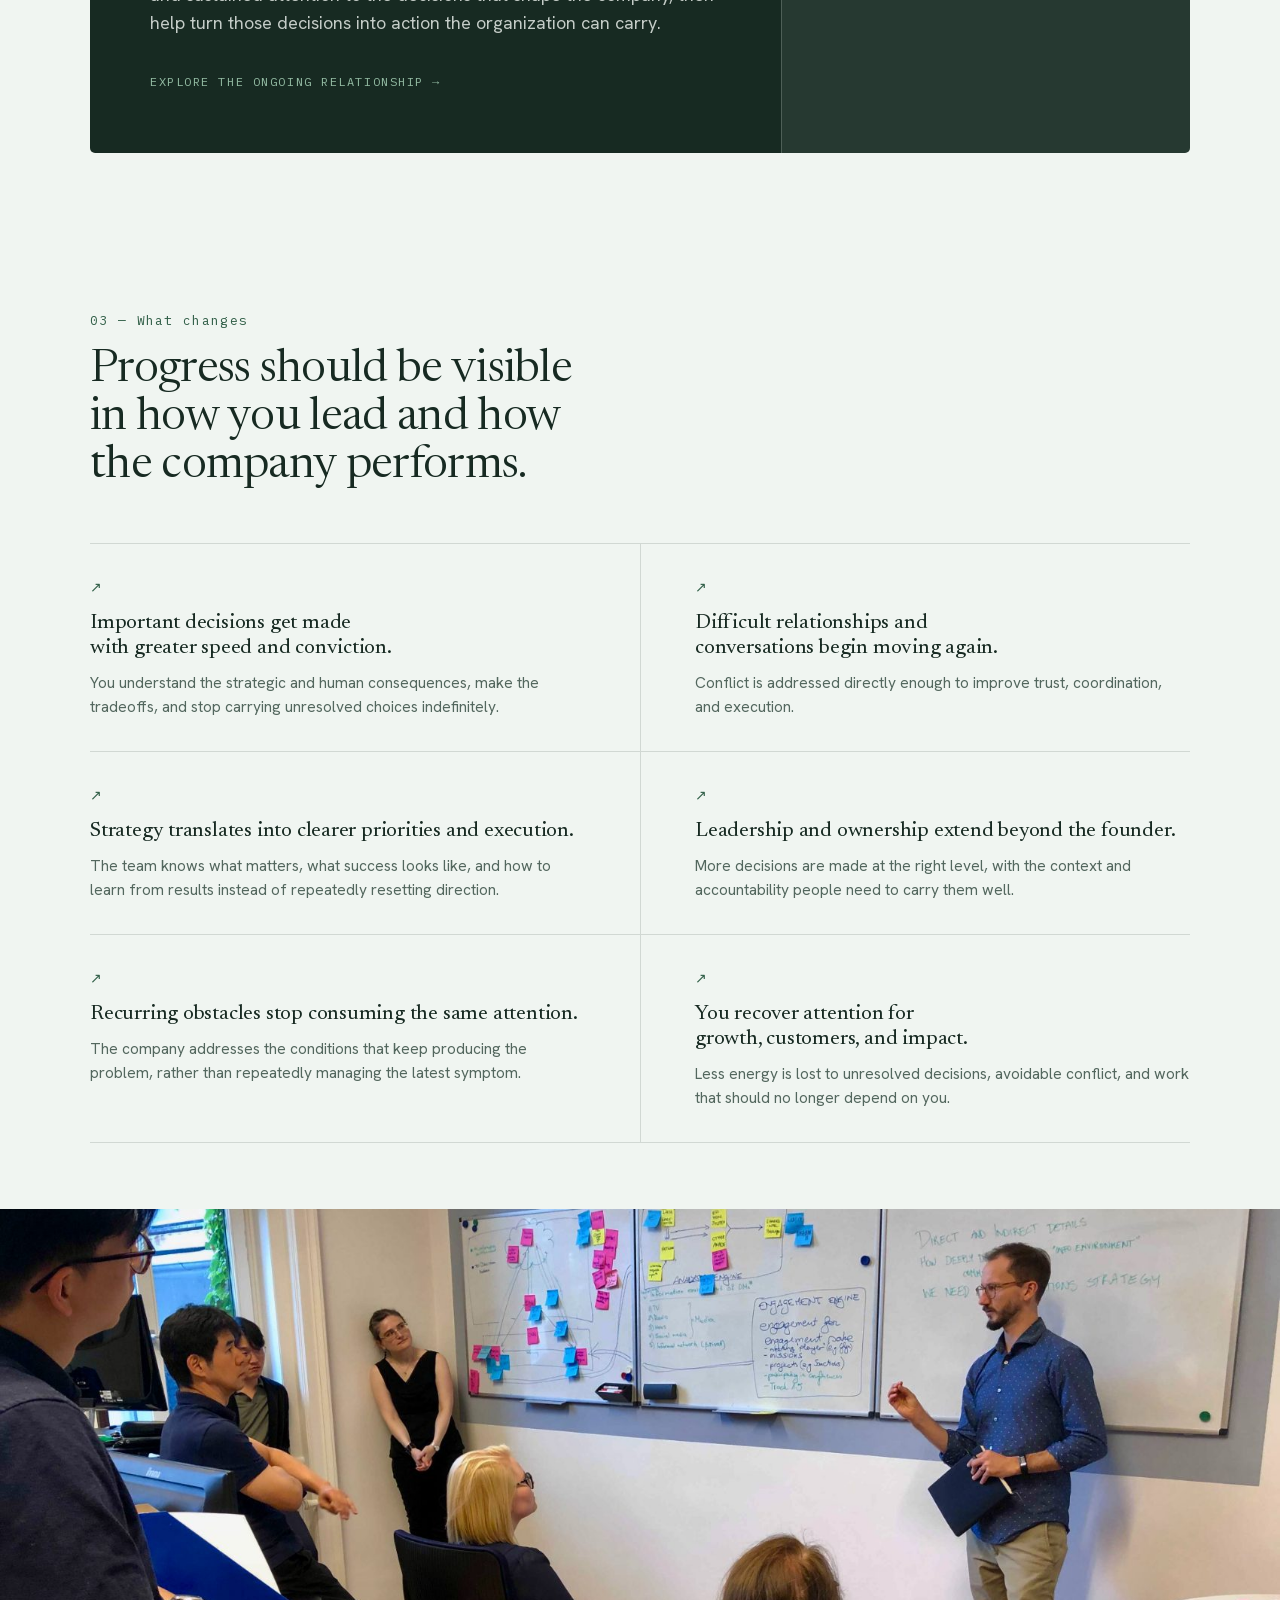
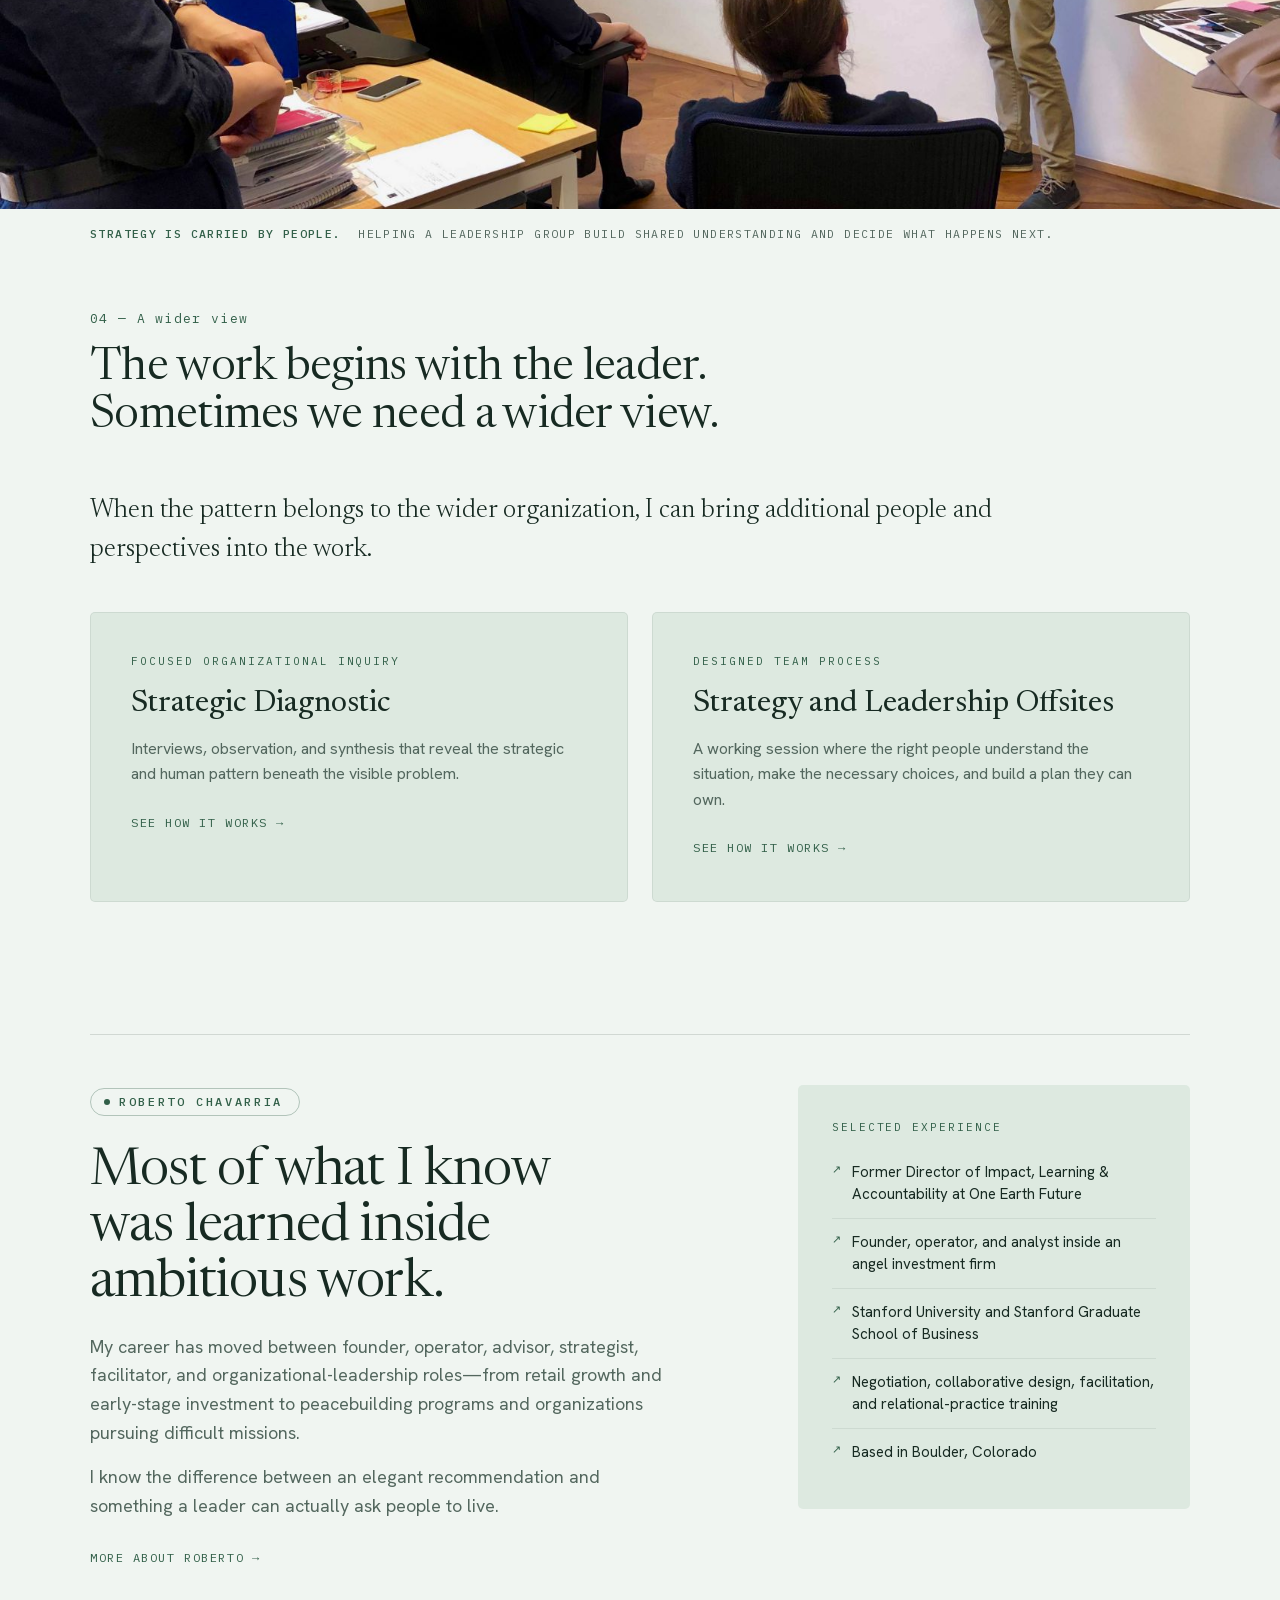
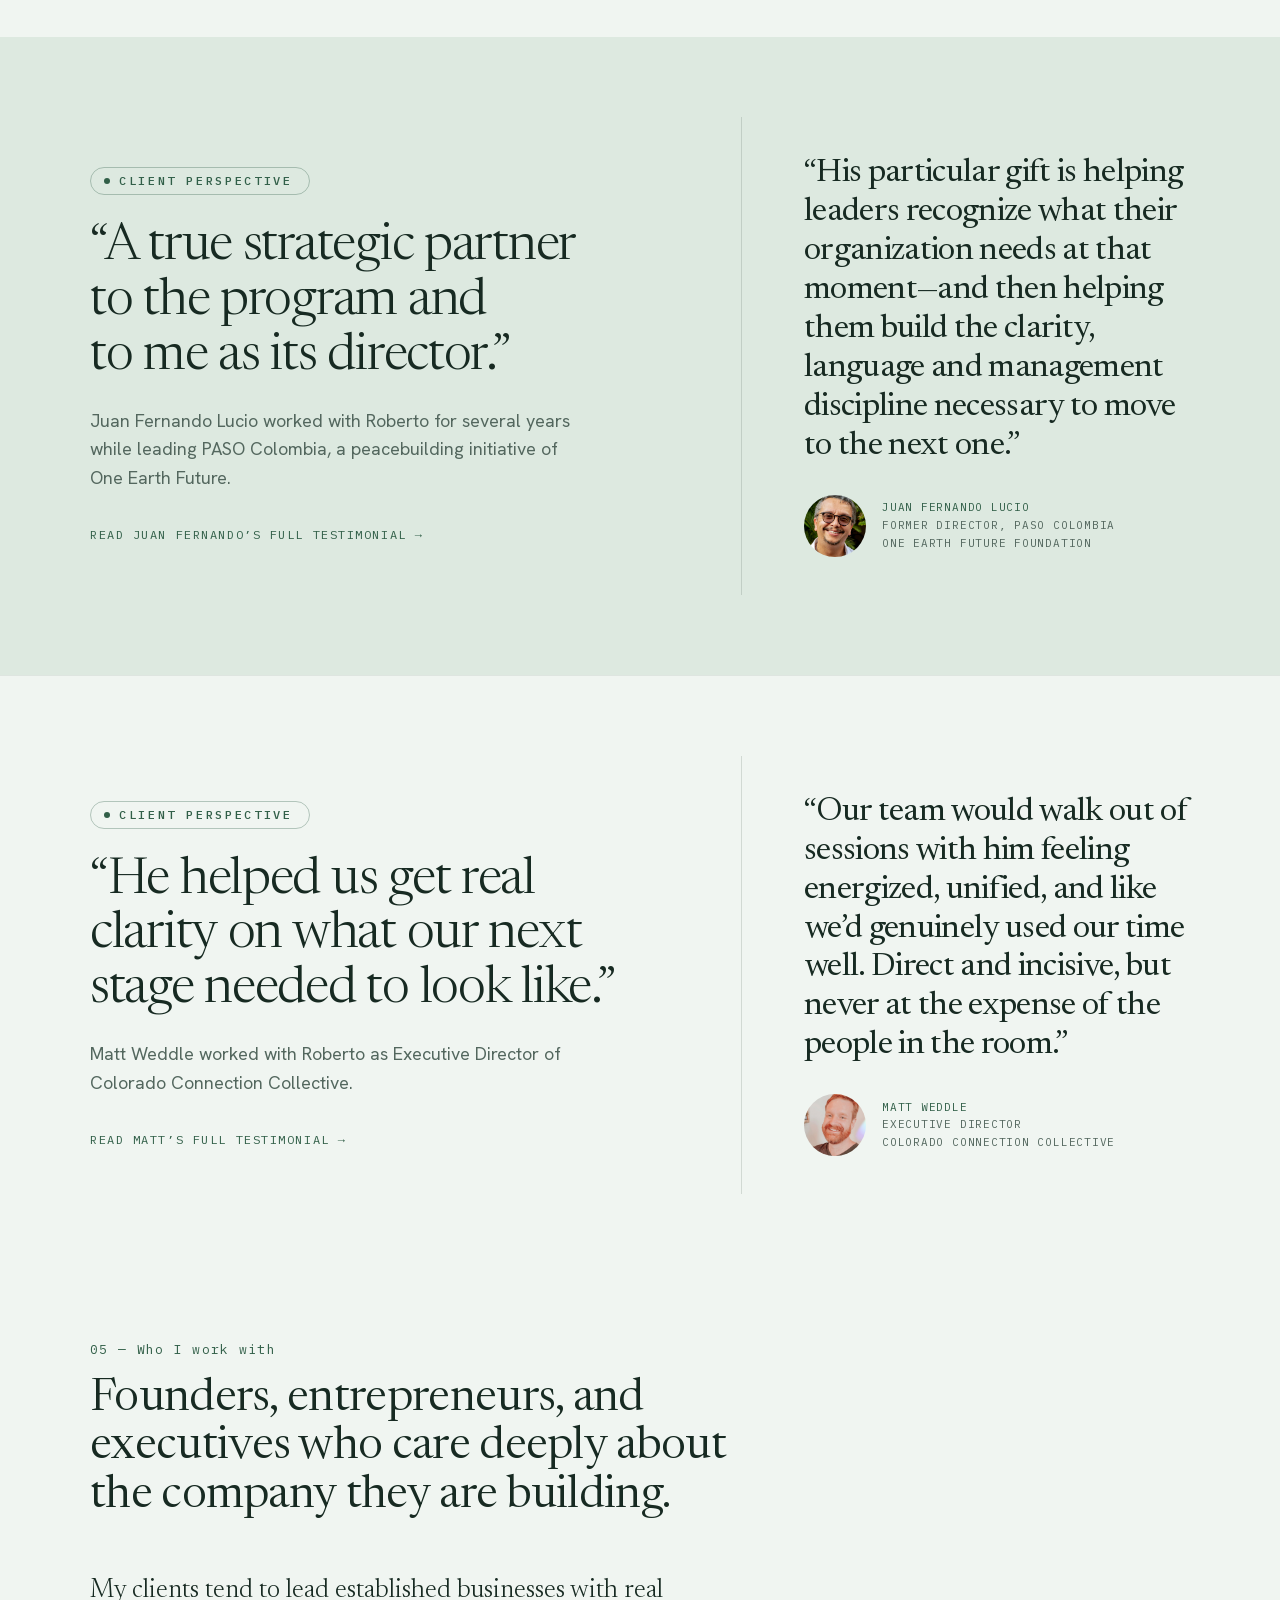
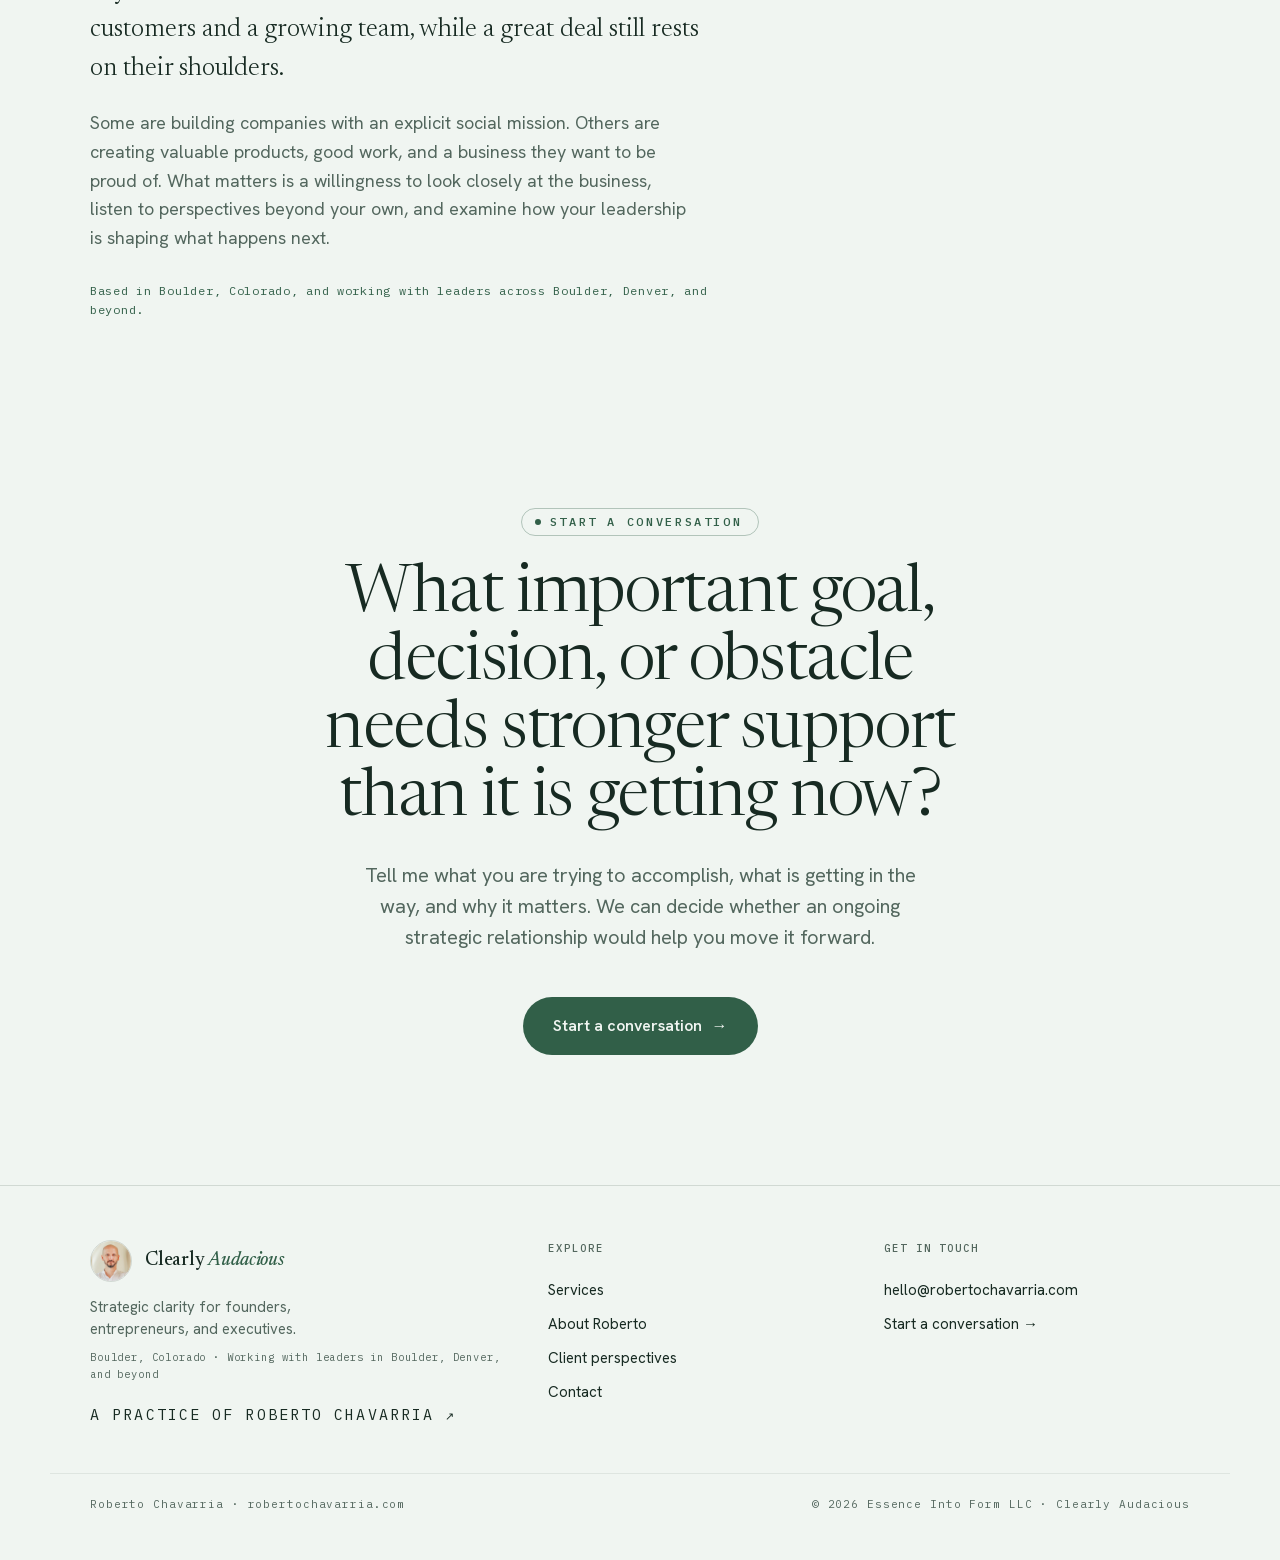
==== commit 5e7614c5: "Add Matt Weddle client testimonial" ====
--- a/index.html
+++ b/index.html
@@ -439,6 +439,29 @@
       </div>
     </section>
 
+    <section class="client-perspective client-perspective--alternate" data-screen-label="Client perspective from Matt Weddle">
+      <div class="wrap">
+        <div class="client-perspective__grid reveal">
+          <div>
+            <span class="eyebrow">Client perspective</span>
+            <h2>“He helped us get real clarity on what our next stage needed to look like.”</h2>
+            <p>
+              Matt Weddle worked with Roberto as Executive Director of Colorado
+              Connection Collective.
+            </p>
+            <a href="/testimonials/#matt-weddle" class="textlink">Read Matt’s full testimonial <span class="arr">→</span></a>
+          </div>
+          <aside>
+            <p class="client-perspective__quote">“Our team would walk out of sessions with him feeling energized, unified, and like we’d genuinely used our time well. Direct and incisive, but never at the expense of the people in the room.”</p>
+            <div class="client-perspective__person">
+              <img src="/images/mat-weddle-headshot.jpg" alt="Matt Weddle" width="925" height="725">
+              <p class="client-perspective__cite">Matt Weddle<br><span>Executive Director<br>Colorado Connection Collective</span></p>
+            </div>
+          </aside>
+        </div>
+      </div>
+    </section>
+
     <section id="fit" class="tight" data-screen-label="Who I work with">
       <div class="wrap">
         <div class="sec-head reveal">
--- a/styles.css
+++ b/styles.css
@@ -1931,6 +1931,7 @@
 /* ---------------- TESTIMONIALS ---------------- */
 .testimonial-masthead .standfirst { max-width: 52ch; }
 .testimonial-feature { padding: 72px 0; background: var(--ink); color: var(--on-dark); }
+.testimonial-feature--signal { background: var(--accent-deep); }
 .testimonial-feature__grid { display: grid; grid-template-columns: minmax(230px, .55fr) minmax(0, 1.45fr); gap: clamp(44px, 8vw, 120px); align-items: start; }
 .testimonial-attribution { padding-top: 10px; }
 .testimonial-attribution__portrait { display: block; width: 94px; height: 94px; margin: 0 0 24px; border: 2px solid rgba(240, 245, 241, .28); border-radius: 50%; object-fit: cover; object-position: center; }
@@ -1950,6 +1951,7 @@
 .testimonial-signoff { margin-top: 60px; padding-top: 25px; border-top: 1px solid var(--line); font-family: var(--serif); font-size: 24px; line-height: 1.2; }
 .testimonial-signoff span { display: block; margin-top: 8px; color: var(--ink-soft); font-family: var(--sans); font-size: 14px; line-height: 1.45; }
 .client-perspective { padding: 80px 0; background: var(--bg-2); }
+.client-perspective--alternate { background: var(--bg); border-top: 1px solid var(--line-soft); }
 .client-perspective__grid { display: grid; grid-template-columns: minmax(0, 1.1fr) minmax(300px, .9fr); gap: clamp(45px, 8vw, 120px); align-items: center; }
 .client-perspective h2 { max-width: 18ch; margin: 25px 0 22px; font-family: var(--serif); font-size: clamp(34px, 4vw, 54px); line-height: 1.07; letter-spacing: -.025em; font-weight: 330; }
 .client-perspective > .wrap p:not(.client-perspective__quote):not(.client-perspective__cite) { max-width: 49ch; margin-bottom: 26px; color: var(--ink-soft); }
